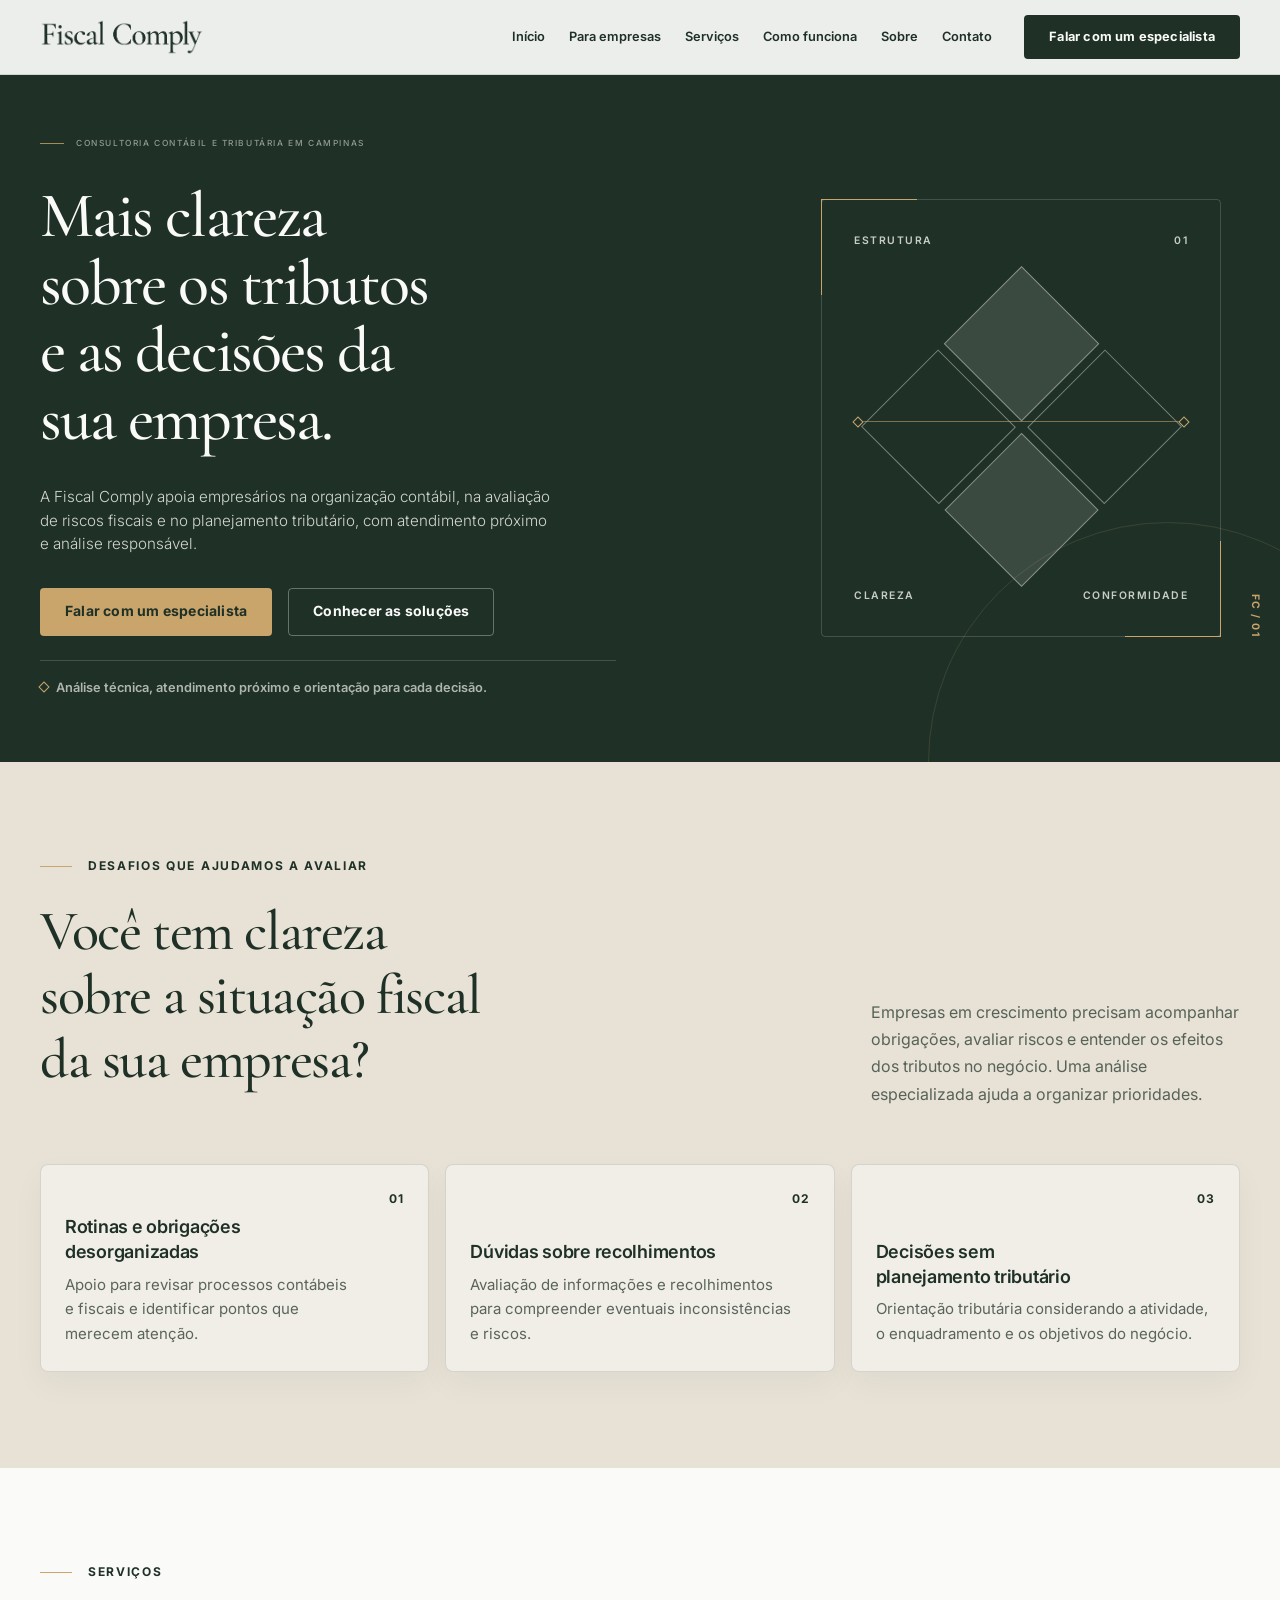
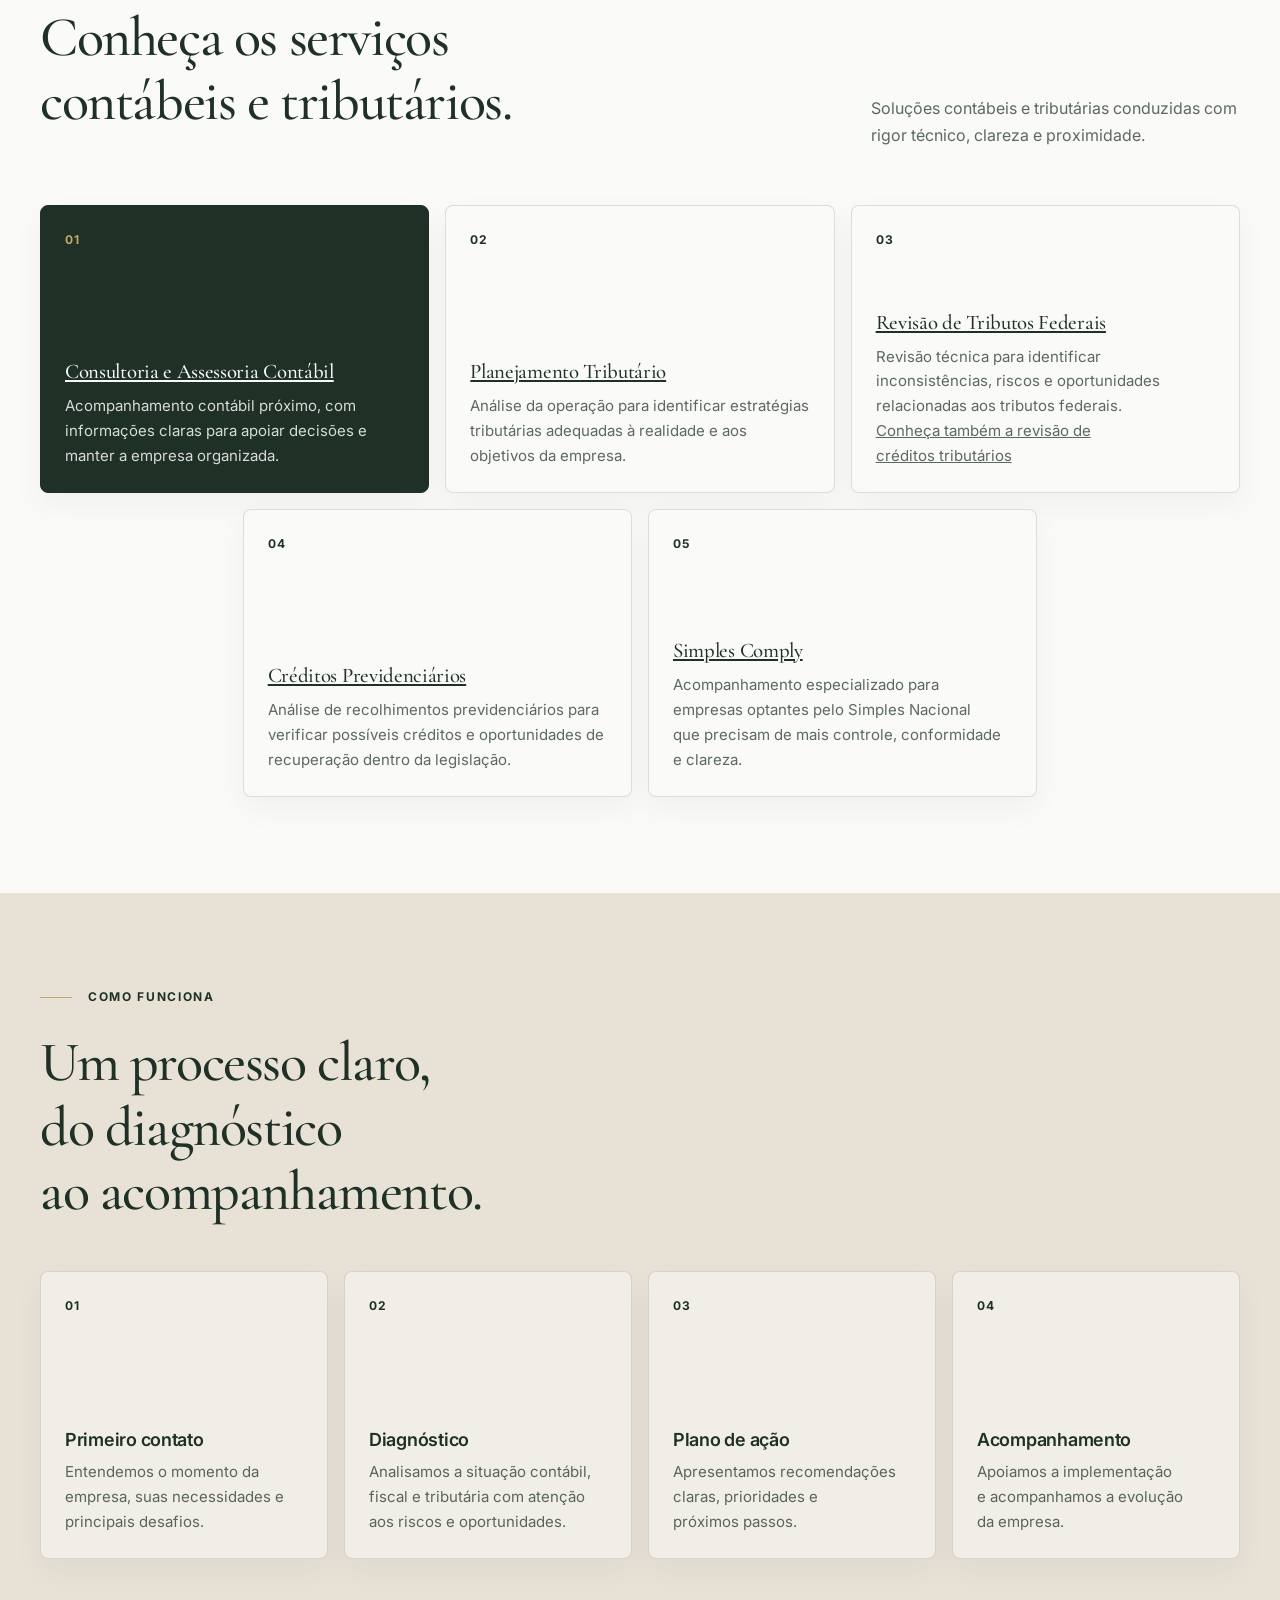
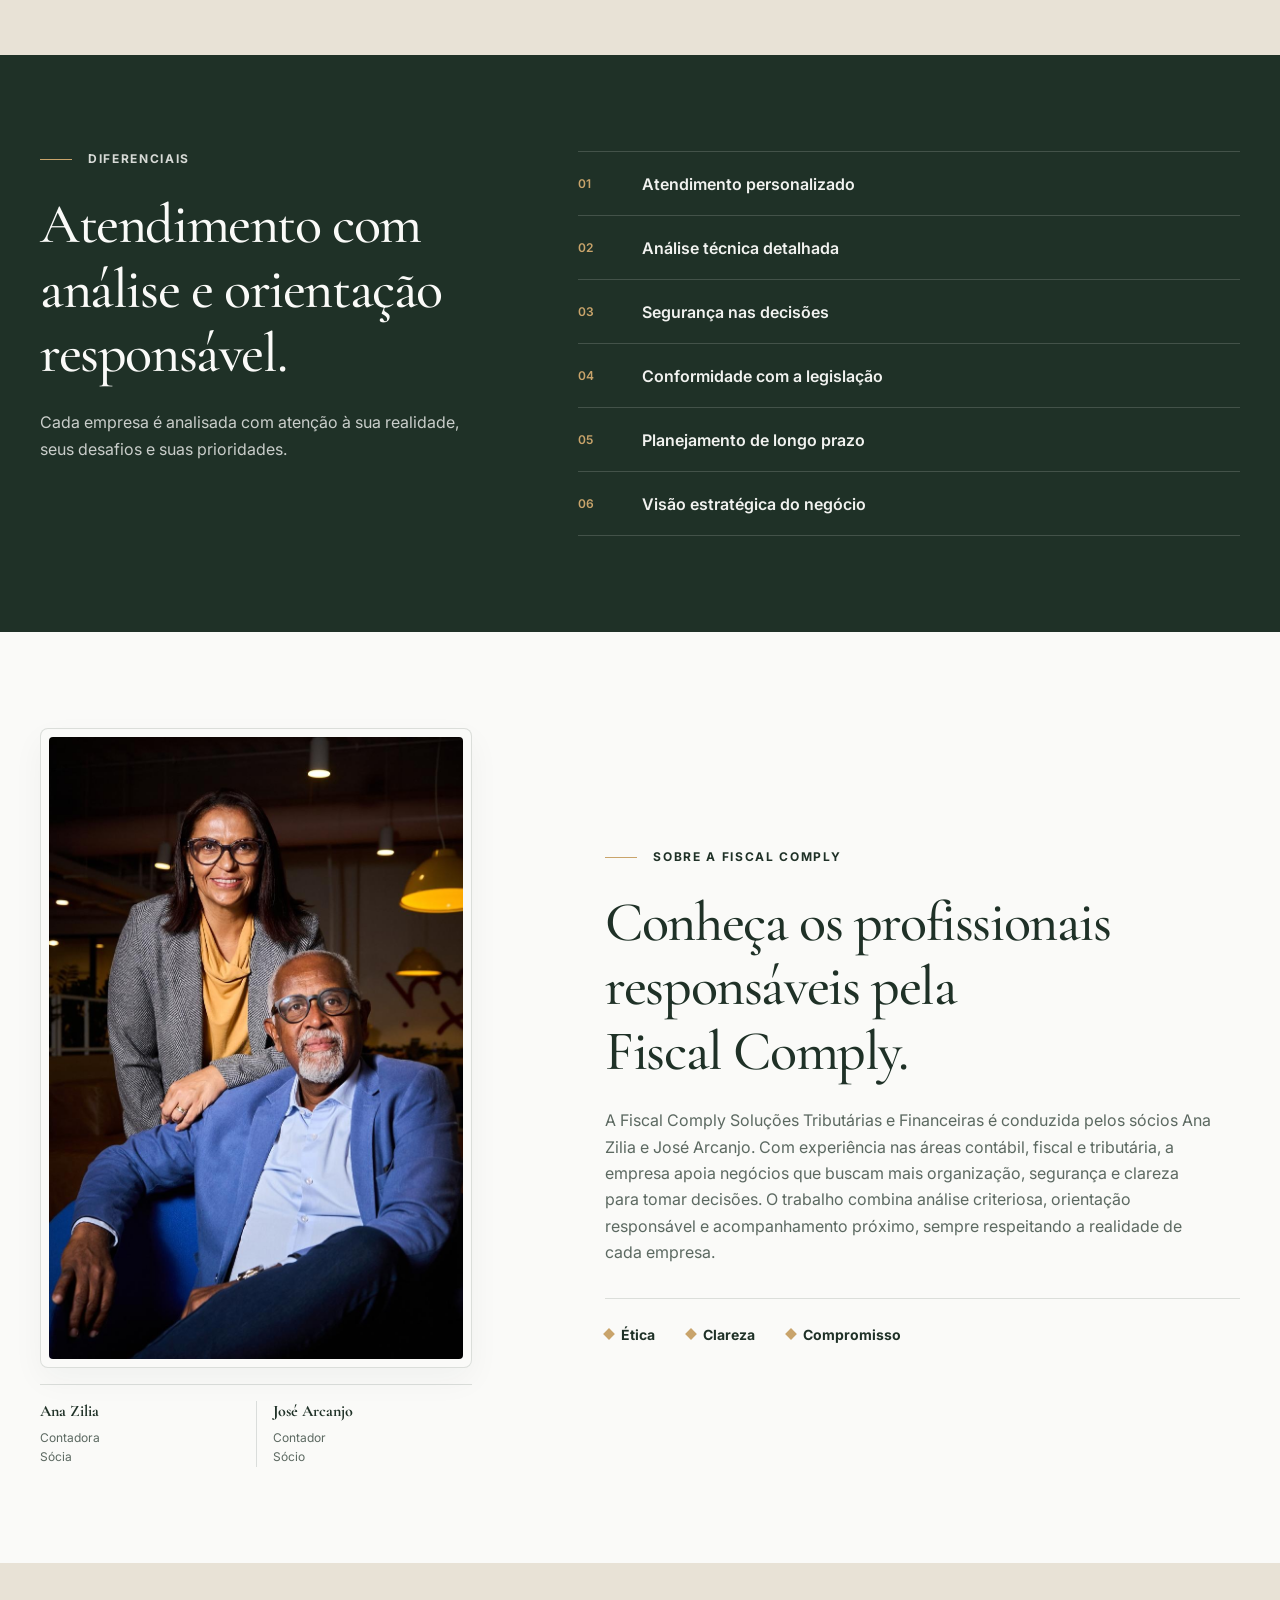
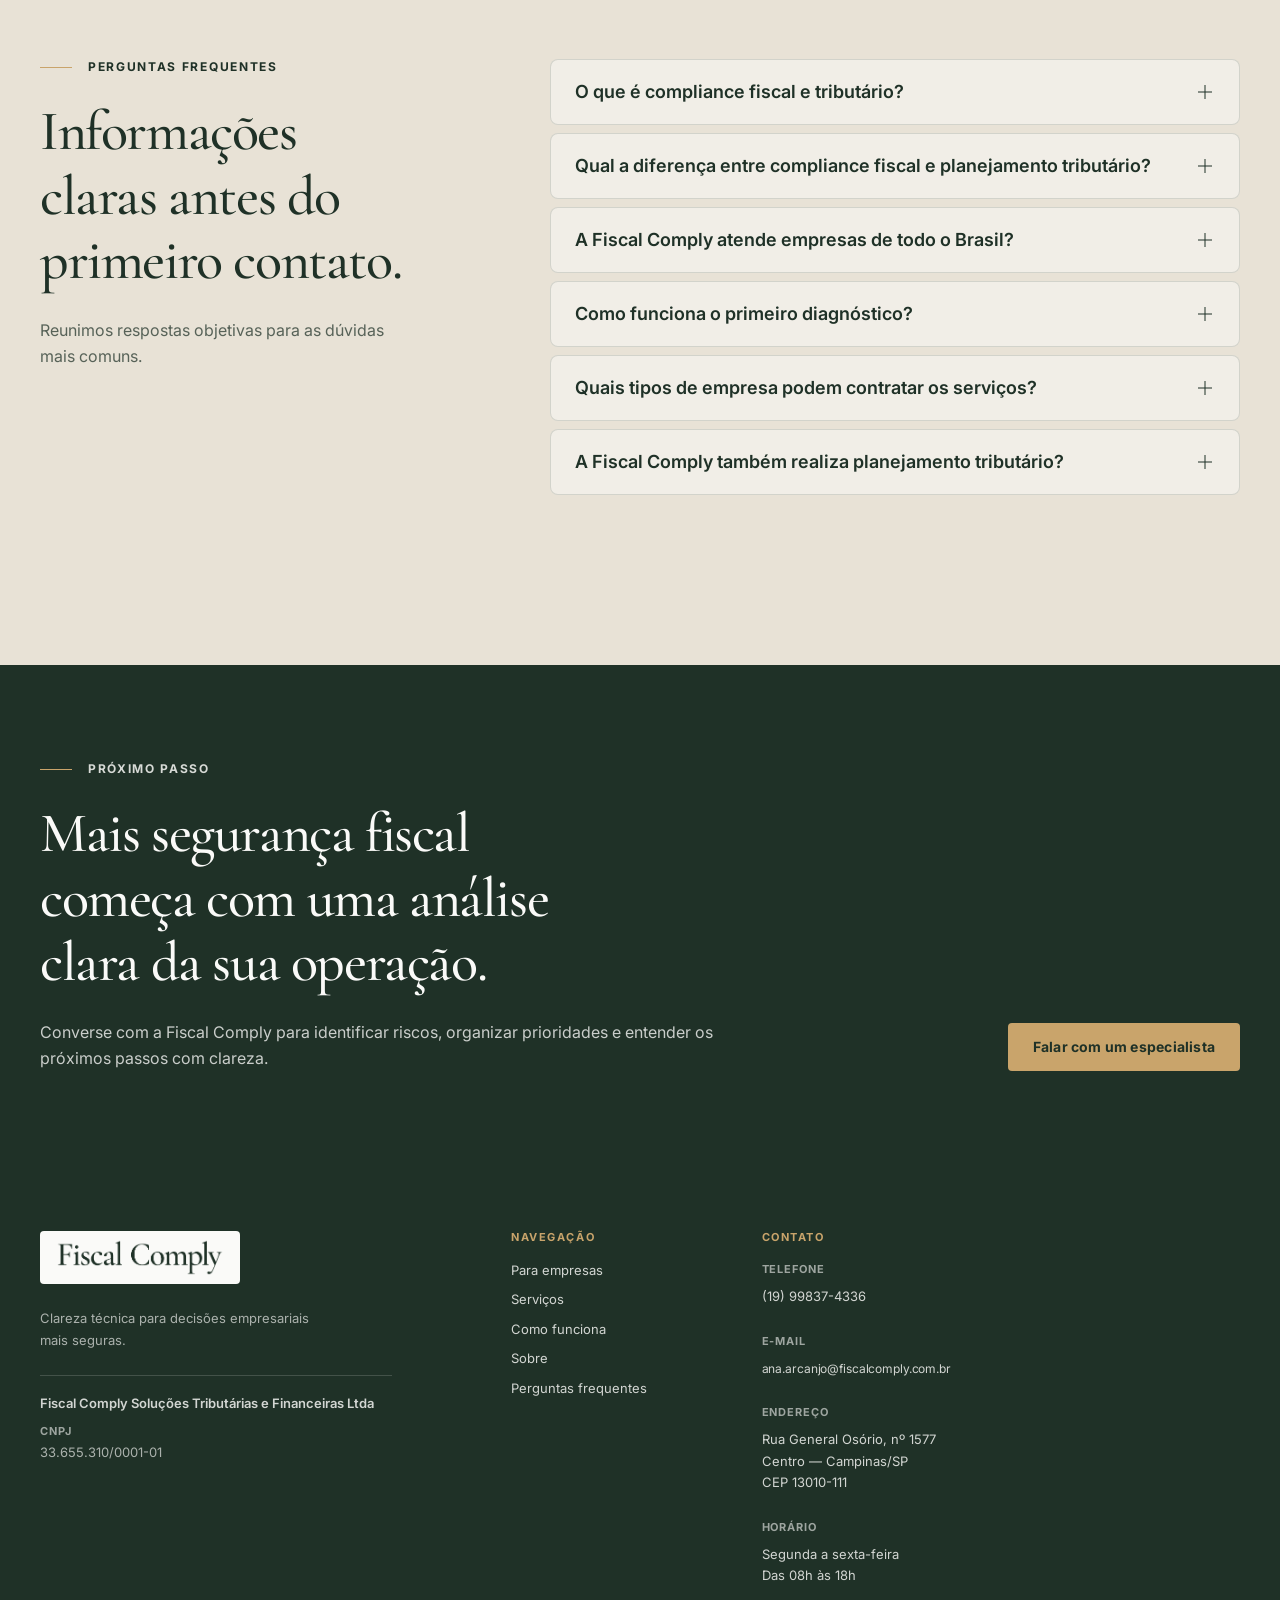
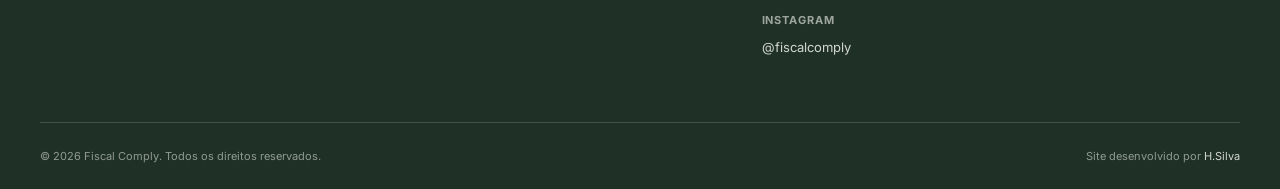
==== index.html @ 02cdc18b "Add useful compliance fiscal FAQ and contextual links" ====
<!doctype html>
<html lang="pt-BR">
  <head>
    <meta charset="UTF-8">
    <meta name="viewport" content="width=device-width, initial-scale=1.0">

    <title>Fiscal Comply | Consultoria Contábil e Tributária em Campinas</title>
    <meta
      name="description"
      content="Consultoria contábil e tributária em Campinas para empresas que buscam organizar obrigações, avaliar riscos fiscais e planejar decisões."
    >
    <meta
      name="keywords"
      content="consultoria tributária, planejamento tributário, contabilidade empresarial, consultoria fiscal, recuperação de créditos tributários, consultoria contábil"
    >
    <meta name="author" content="Fiscal Comply">
    <meta name="robots" content="index, follow">
    <link rel="canonical" href="https://fiscalcomply.com.br/">

    <meta name="theme-color" content="#1F3127">
    <link rel="icon" href="assets/icons/favicon.ico" sizes="any">
    <link rel="icon" type="image/png" sizes="32x32" href="assets/icons/favicon-32x32.png">
    <!-- <link rel="icon" href="/assets/icons/favicon.png"> -->
    <link rel="apple-touch-icon" sizes="180x180" href="assets/icons/apple-touch-icon.png">
    <link rel="manifest" href="site.webmanifest">

    <!-- Open Graph -->
    <meta property="og:type" content="website">
    <meta property="og:title" content="Fiscal Comply | Contabilidade e Estratégia Tributária">
    <meta
      property="og:description"
      content="Estratégia contábil e tributária para empresas que precisam crescer com segurança."
    >
    <meta property="og:url" content="https://fiscalcomply.com.br">
    <meta property="og:image" content="https://fiscalcomply.com.br/assets/images/og-image.jpg">
    <meta property="og:image:width" content="1200">
    <meta property="og:image:height" content="630">
    <meta property="og:site_name" content="Fiscal Comply">
    <meta property="og:locale" content="pt_BR">

    <!-- Twitter Cards -->
    <meta name="twitter:card" content="summary_large_image">
    <meta name="twitter:title" content="Fiscal Comply | Contabilidade e Estratégia Tributária">
    <meta
      name="twitter:description"
      content="Estratégia contábil e tributária para empresas que precisam crescer com segurança."
    >
    <meta name="twitter:image" content="https://fiscalcomply.com.br/assets/images/og-image.jpg">

    <script type="application/ld+json">
      {
        "@context": "https://schema.org",
        "@type": "ProfessionalService",
        "name": "Fiscal Comply",
        "legalName": "Fiscal Comply Soluções Tributárias e Financeiras Ltda",
        "logo": "https://fiscalcomply.com.br/assets/logo/fiscal-comply-wordmark.png",
        "image": "https://fiscalcomply.com.br/assets/images/og-image.jpg",
        "taxID": "33.655.310/0001-01",
        "description": "Consultoria contábil, consultoria tributária e planejamento tributário em Campinas/SP.",
        "telephone": "+55 19 99837-4336",
        "email": "ana.arcanjo@fiscalcomply.com.br",
        "sameAs": [
          "https://instagram.com/fiscalcomply"
        ],
        "address": {
          "@type": "PostalAddress",
          "streetAddress": "Rua General Osório, nº 1577",
          "addressLocality": "Campinas",
          "addressRegion": "SP",
          "postalCode": "13010-111",
          "addressCountry": "BR"
        },
        "openingHoursSpecification": {
          "@type": "OpeningHoursSpecification",
          "dayOfWeek": [
            "https://schema.org/Monday",
            "https://schema.org/Tuesday",
            "https://schema.org/Wednesday",
            "https://schema.org/Thursday",
            "https://schema.org/Friday"
          ],
          "opens": "08:00",
          "closes": "18:00"
        }
      }
    </script>

    <link rel="preconnect" href="https://fonts.googleapis.com">
    <link rel="preconnect" href="https://fonts.gstatic.com" crossorigin>
    <link
      href="https://fonts.googleapis.com/css2?family=Cormorant+Garamond:wght@400;500;600;700&amp;family=Inter:wght@400;500;600;700&amp;display=swap"
      rel="stylesheet"
    >
    <link rel="stylesheet" href="style.css">
  <script async src="https://www.googletagmanager.com/gtag/js?id=G-9L14ZY31L9"></script>
    <script>
      window.dataLayer = window.dataLayer || [];
      function gtag(){dataLayer.push(arguments);}
      gtag('js', new Date());
      gtag('config', 'G-9L14ZY31L9');
    </script>
    </head>
  <body>
    <a class="skip-link" href="#conteudo">Ir para o conteúdo principal</a>

    <header class="site-header" data-header>
      <div class="container header-inner">
        <a class="brand" href="#inicio" aria-label="Fiscal Comply — início">
          <img
            class="brand-wordmark"
            src="assets/logo/fiscal-comply-wordmark.png"
            alt="Fiscal Comply"
            width="742"
            height="163"
          >
        </a>

        <button
          class="menu-toggle"
          type="button"
          aria-expanded="false"
          aria-controls="site-navigation"
          aria-label="Abrir menu de navegação"
          data-menu-toggle
        >
          <span></span>
          <span></span>
          <span></span>
        </button>

        <nav class="site-nav" id="site-navigation" aria-label="Navegação principal" data-navigation>
          <ul>
            <li><a href="#inicio">Início</a></li>
            <li><a href="#empresas">Para empresas</a></li>
            <li><a href="#servicos">Serviços</a></li>
            <li><a href="#como-funciona">Como funciona</a></li>
            <li><a href="#sobre">Sobre</a></li>
            <li><a href="#contato">Contato</a></li>
          </ul>
          <a
            class="button button-small nav-cta"
            data-track-contact="whatsapp" href="https://wa.me/5519998374336?text=Ol%C3%A1%2C%20gostaria%20de%20solicitar%20uma%20an%C3%A1lise%20para%20minha%20empresa."
            aria-label="Falar com um especialista pelo WhatsApp"
            target="_blank"
            rel="noopener noreferrer"
          >
            Falar com um especialista
          </a>
        </nav>
      </div>
    </header>

    <main id="conteudo">
      <section class="hero" id="inicio">
        <div class="container hero-grid">
          <div class="hero-content">
            <p class="eyebrow eyebrow-light">Consultoria contábil e tributária em Campinas</p>
            <h1>Mais clareza sobre os tributos e as decisões da sua empresa.</h1>
            <p class="hero-description">
              A Fiscal Comply apoia empresários na organização contábil, na avaliação de riscos fiscais e no planejamento tributário, com atendimento próximo e análise responsável.
            </p>
            <div class="hero-actions">
              <a
                class="button button-accent"
                data-track-contact="whatsapp" href="https://wa.me/5519998374336?text=Ol%C3%A1%2C%20gostaria%20de%20solicitar%20uma%20an%C3%A1lise%20para%20minha%20empresa."
                aria-label="Falar com um especialista pelo WhatsApp"
                target="_blank"
                rel="noopener noreferrer"
              >
                Falar com um especialista
              </a>
              <a class="button button-outline-light" href="#servicos">Conhecer as soluções</a>
            </div>
            <p class="trust-line">
              <span aria-hidden="true"></span>
              Análise técnica, atendimento próximo e orientação para cada decisão.
            </p>
          </div>

          <div class="hero-visual" aria-hidden="true">
            <div class="precision-frame">
              <div class="precision-heading">
                <span>Estrutura</span>
                <span>01</span>
              </div>
              <div class="precision-grid">
                <span></span>
                <span></span>
                <span></span>
                <span></span>
              </div>
              <div class="precision-axis">
                <span></span>
                <span></span>
                <span></span>
              </div>
              <div class="precision-footer">
                <span>Clareza</span>
                <span>Conformidade</span>
              </div>
            </div>
            <div class="visual-index">FC / 01</div>
          </div>
        </div>
      </section>

      <section class="section section-audience" id="empresas">
        <div class="container">
          <div class="section-heading heading-split">
            <div>
              <p class="eyebrow">Desafios que ajudamos a avaliar</p>
              <h2>Você tem clareza sobre a situação fiscal da sua empresa?</h2>
            </div>
            <p>
              Empresas em crescimento precisam acompanhar obrigações, avaliar riscos e entender os efeitos dos tributos no negócio. Uma análise especializada ajuda a organizar prioridades.
            </p>
          </div>

          <div class="audience-grid">
            <article class="audience-card">
              <span class="card-mark" aria-hidden="true">01</span>
              <h3>Rotinas e obrigações desorganizadas</h3>
              <p>Apoio para revisar processos contábeis e fiscais e identificar pontos que merecem atenção.</p>
            </article>
            <article class="audience-card">
              <span class="card-mark" aria-hidden="true">02</span>
              <h3>Dúvidas sobre recolhimentos</h3>
              <p>Avaliação de informações e recolhimentos para compreender eventuais inconsistências e riscos.</p>
            </article>
            <article class="audience-card">
              <span class="card-mark" aria-hidden="true">03</span>
              <h3>Decisões sem planejamento tributário</h3>
              <p>Orientação tributária considerando a atividade, o enquadramento e os objetivos do negócio.</p>
            </article>
          </div>
        </div>
      </section>

      <section class="section section-services" id="servicos">
        <div class="container">
          <div class="section-heading services-heading">
            <div>
              <p class="eyebrow">Serviços</p>
              <h2>Conheça os serviços contábeis e tributários.</h2>
            </div>
            <p>
              Soluções contábeis e tributárias conduzidas com rigor técnico, clareza e proximidade.
            </p>
          </div>

          <div class="services-grid">
            <article class="service-card service-card-featured">
              <span class="service-number">01</span>
              <div>
                <h3><a href="/consultoria-e-assessoria-contabil/">Consultoria e Assessoria Contábil</a></h3>
                <p>
                  Acompanhamento contábil próximo, com informações claras para apoiar decisões e manter a empresa
                  organizada.
                </p>
              </div>
            </article>
            <article class="service-card">
              <span class="service-number">02</span>
              <div>
                <h3><a href="/planejamento-tributario/">Planejamento Tributário</a></h3>
                <p>
                  Análise da operação para identificar estratégias tributárias adequadas à realidade e aos objetivos
                  da empresa.
                </p>
              </div>
            </article>
            <article class="service-card">
              <span class="service-number">03</span>
              <div>
                <h3><a href="/revisao-de-tributos-federais/">Revisão de Tributos Federais</a></h3>
                <p>
                  Revisão técnica para identificar inconsistências, riscos e oportunidades relacionadas aos tributos
                  federais.
                </p>
                <p><a href="/revisao-de-creditos-tributarios/">Conheça também a revisão de créditos tributários</a></p>
              </div>
            </article>
            <article class="service-card">
              <span class="service-number">04</span>
              <div>
                <h3><a href="/creditos-previdenciarios/">Créditos Previdenciários</a></h3>
                <p>
                  Análise de recolhimentos previdenciários para verificar possíveis créditos e oportunidades de
                  recuperação dentro da legislação.
                </p>
              </div>
            </article>
            <article class="service-card">
              <span class="service-number">05</span>
              <div>
                <h3><a href="/simples-comply/">Simples Comply</a></h3>
                <p>
                  Acompanhamento especializado para empresas optantes pelo Simples Nacional que precisam de mais
                  controle, conformidade e clareza.
                </p>
              </div>
            </article>
          </div>
        </div>
      </section>

      <section class="section section-process" id="como-funciona">
        <div class="container">
          <div class="section-heading process-heading">
            <p class="eyebrow">Como funciona</p>
            <h2>Um processo claro, do diagnóstico ao acompanhamento.</h2>
          </div>

          <ol class="process-list">
            <li class="process-step">
              <span class="step-number">01</span>
              <div>
                <h3>Primeiro contato</h3>
                <p>Entendemos o momento da empresa, suas necessidades e principais desafios.</p>
              </div>
            </li>
            <li class="process-step">
              <span class="step-number">02</span>
              <div>
                <h3>Diagnóstico</h3>
                <p>Analisamos a situação contábil, fiscal e tributária com atenção aos riscos e oportunidades.</p>
              </div>
            </li>
            <li class="process-step">
              <span class="step-number">03</span>
              <div>
                <h3>Plano de ação</h3>
                <p>Apresentamos recomendações claras, prioridades e próximos passos.</p>
              </div>
            </li>
            <li class="process-step">
              <span class="step-number">04</span>
              <div>
                <h3>Acompanhamento</h3>
                <p>Apoiamos a implementação e acompanhamos a evolução da empresa.</p>
              </div>
            </li>
          </ol>
        </div>
      </section>

      <section class="section section-differentials" id="diferenciais">
        <div class="container differentials-layout">
          <div class="differentials-intro">
            <p class="eyebrow eyebrow-light">Diferenciais</p>
            <h2>Atendimento com análise e orientação responsável.</h2>
            <p>
              Cada empresa é analisada com atenção à sua realidade, seus desafios e suas prioridades.
            </p>
          </div>

          <ul class="differentials-list">
            <li><span>01</span> Atendimento personalizado</li>
            <li><span>02</span> Análise técnica detalhada</li>
            <li><span>03</span> Segurança nas decisões</li>
            <li><span>04</span> Conformidade com a legislação</li>
            <li><span>05</span> Planejamento de longo prazo</li>
            <li><span>06</span> Visão estratégica do negócio</li>
          </ul>
        </div>
      </section>

      <section class="section section-about" id="sobre">
        <div class="container about-grid">
          <div class="about-visual">
            <figure class="about-photo">
              <img
                src="assets/images/equipe-fiscal-comply.jpg"
                alt="Sócios Ana Zilia e José Arcanjo, da Fiscal Comply"
                width="853"
                height="1280"
                loading="lazy"
                decoding="async"
              >
            </figure>
            <div class="partners" aria-label="Sócios da Fiscal Comply">
              <div class="partner">
                <strong>Ana Zilia</strong>
                <span>Contadora</span>
                <span>Sócia</span>
              </div>
              <div class="partner">
                <strong>José Arcanjo</strong>
                <span>Contador</span>
                <span>Sócio</span>
              </div>
            </div>
          </div>

          <div class="about-content">
            <p class="eyebrow">Sobre a Fiscal Comply</p>
            <h2>Conheça os profissionais responsáveis pela Fiscal Comply.</h2>
            <p>
              A Fiscal Comply Soluções Tributárias e Financeiras é conduzida pelos sócios Ana Zilia e José Arcanjo.
              Com experiência nas áreas contábil, fiscal e tributária, a empresa apoia negócios que buscam mais
              organização, segurança e clareza para tomar decisões. O trabalho combina análise criteriosa, orientação
              responsável e acompanhamento próximo, sempre respeitando a realidade de cada empresa.
            </p>
            <ul class="values-list" aria-label="Valores da Fiscal Comply">
              <li><span aria-hidden="true"></span>Ética</li>
              <li><span aria-hidden="true"></span>Clareza</li>
              <li><span aria-hidden="true"></span>Compromisso</li>
            </ul>
          </div>
        </div>
      </section>

      <!--
        Seção de depoimentos preparada para publicação futura.
        Depoimentos reais serão adicionados somente após autorização dos clientes.
      -->
      <section class="section section-testimonials" id="depoimentos" hidden aria-label="Depoimentos">
        <div class="container">
          <div class="section-heading">
            <p class="eyebrow">Depoimentos</p>
            <h2>A experiência de quem confia na Fiscal Comply.</h2>
          </div>
          <div class="testimonials-grid">
            <!-- TODO: inserir aqui somente depoimentos reais e previamente autorizados. -->
          </div>
        </div>
      </section>

      <section class="section section-faq" id="faq">
        <div class="container faq-layout">
          <div class="faq-heading">
            <p class="eyebrow">Perguntas frequentes</p>
            <h2>Informações claras antes do primeiro contato.</h2>
            <p>Reunimos respostas objetivas para as dúvidas mais comuns.</p>
          </div>

          <div class="faq-list">
            <div class="faq-item">
              <h3><button class="faq-question" type="button" aria-expanded="false" aria-controls="faq-answer-6" id="faq-question-6"><span>O que é compliance fiscal e tributário?</span><span class="faq-icon" aria-hidden="true"></span></button></h3>
              <div class="faq-answer" id="faq-answer-6" role="region" aria-labelledby="faq-question-6" hidden>
                <p>Compliance fiscal é o cuidado com o cumprimento das obrigações tributárias, a consistência das informações prestadas e a identificação de riscos. Para empresas em Campinas e outras regiões, uma avaliação pode considerar rotinas contábeis, declarações e procedimentos, conforme a atividade. Conheça nossa <a href="/consultoria-e-assessoria-contabil/">consultoria e assessoria contábil</a>.</p>
              </div>
            </div>
            <div class="faq-item">
              <h3><button class="faq-question" type="button" aria-expanded="false" aria-controls="faq-answer-7" id="faq-question-7"><span>Qual a diferença entre compliance fiscal e planejamento tributário?</span><span class="faq-icon" aria-hidden="true"></span></button></h3>
              <div class="faq-answer" id="faq-answer-7" role="region" aria-labelledby="faq-question-7" hidden>
                <p>O compliance fiscal procura manter as obrigações e os procedimentos em conformidade com as normas aplicáveis. O <a href="/planejamento-tributario/">planejamento tributário</a> examina alternativas legais para organizar operações e decisões da empresa. As duas análises podem ser complementares, mas têm objetivos diferentes.</p>
              </div>
            </div>
            <div class="faq-item">
              <h3>
                <button
                  class="faq-question"
                  type="button"
                  aria-expanded="false"
                  aria-controls="faq-answer-1"
                  id="faq-question-1"
                >
                  <span>A Fiscal Comply atende empresas de todo o Brasil?</span>
                  <span class="faq-icon" aria-hidden="true"></span>
                </button>
              </h3>
              <div class="faq-answer" id="faq-answer-1" role="region" aria-labelledby="faq-question-1" hidden>
                <p>
                  O atendimento pode ser realizado de forma remota. A disponibilidade para cada empresa é confirmada
                  no primeiro contato, de acordo com a necessidade e o escopo do serviço.
                </p>
              </div>
            </div>

            <div class="faq-item">
              <h3>
                <button
                  class="faq-question"
                  type="button"
                  aria-expanded="false"
                  aria-controls="faq-answer-2"
                  id="faq-question-2"
                >
                  <span>Como funciona o primeiro diagnóstico?</span>
                  <span class="faq-icon" aria-hidden="true"></span>
                </button>
              </h3>
              <div class="faq-answer" id="faq-answer-2" role="region" aria-labelledby="faq-question-2" hidden>
                <p>
                  Primeiro, entendemos o momento da empresa e os principais desafios. Em seguida, definimos quais
                  informações precisam ser analisadas para orientar os próximos passos com clareza.
                </p>
              </div>
            </div>

            <div class="faq-item">
              <h3>
                <button
                  class="faq-question"
                  type="button"
                  aria-expanded="false"
                  aria-controls="faq-answer-3"
                  id="faq-question-3"
                >
                  <span>Quais tipos de empresa podem contratar os serviços?</span>
                  <span class="faq-icon" aria-hidden="true"></span>
                </button>
              </h3>
              <div class="faq-answer" id="faq-answer-3" role="region" aria-labelledby="faq-question-3" hidden>
                <p>
                  Os serviços são direcionados a empresas que buscam mais organização, segurança e acompanhamento em
                  suas rotinas contábeis, fiscais e tributárias. A adequação é avaliada no primeiro contato.
                </p>
              </div>
            </div>

            <div class="faq-item">
              <h3>
                <button
                  class="faq-question"
                  type="button"
                  aria-expanded="false"
                  aria-controls="faq-answer-4"
                  id="faq-question-4"
                >
                  <span>A Fiscal Comply também realiza planejamento tributário?</span>
                  <span class="faq-icon" aria-hidden="true"></span>
                </button>
              </h3>
              <div class="faq-answer" id="faq-answer-4" role="region" aria-labelledby="faq-question-4" hidden>
                <p>
                  Sim. O planejamento parte da análise da operação e considera a realidade, as obrigações e os
                  objetivos da empresa, sempre dentro da legislação.
                </p>
              </div>
            </div>

            <div class="faq-item">
              <h3>
                <button
                  class="faq-question"
                  type="button"
                  aria-expanded="false"
                  aria-controls="faq-answer-5"
                  id="faq-question-5"
                >
                  <span>Como solicitar uma análise?</span>
                  <span class="faq-icon" aria-hidden="true"></span>
                </button>
              </h3>
              <div class="faq-answer" id="faq-answer-5" role="region" aria-labelledby="faq-question-5" hidden>
                <p>
                  Utilize um dos botões de contato da página. A equipe fará o primeiro atendimento para compreender a
                  necessidade e orientar a continuidade da conversa.
                </p>
              </div>
            </div>
          </div>
        </div>
      </section>

      <section class="final-cta" id="contato">
        <div class="container cta-inner">
          <div>
            <p class="eyebrow eyebrow-light">Próximo passo</p>
            <h2>Mais segurança fiscal começa com uma análise clara da sua operação.</h2>
            <p>
              Converse com a Fiscal Comply para identificar riscos, organizar prioridades e entender os próximos
              passos com clareza.
            </p>
          </div>
          <a
            class="button button-accent cta-button"
            data-track-contact="whatsapp" href="https://wa.me/5519998374336?text=Olá,%20gostaria%20de%20solicitar%20uma%20análise%20para%20minha%20empresa."
            aria-label="Falar com um especialista pelo WhatsApp"
            target="_blank"
            rel="noopener noreferrer"
          >
            Falar com um especialista
          </a>
        </div>
      </section>
    </main>

    <footer class="site-footer">
      <div class="container footer-grid">
        <div class="footer-brand">
          <a class="brand brand-footer" href="#inicio" aria-label="Fiscal Comply — voltar ao início">
            <img
              class="brand-wordmark"
              src="assets/logo/fiscal-comply-wordmark.png"
              alt="Fiscal Comply"
              width="742"
              height="163"
            >
          </a>
          <p>Clareza técnica para decisões empresariais mais seguras.</p>
          <p class="footer-legal">
            <strong>Fiscal Comply Soluções Tributárias e Financeiras Ltda</strong>
            <span>CNPJ</span>
            33.655.310/0001-01
          </p>
        </div>

        <nav class="footer-nav" aria-label="Navegação do rodapé">
          <h2>Navegação</h2>
          <ul>
            <li><a href="#empresas">Para empresas</a></li>
            <li><a href="#servicos">Serviços</a></li>
            <li><a href="#como-funciona">Como funciona</a></li>
            <li><a href="#sobre">Sobre</a></li>
            <li><a href="#faq">Perguntas frequentes</a></li>
          </ul>
        </nav>

        <div class="footer-contact">
          <h2>Contato</h2>
          <dl>
            <div>
              <dt>Telefone</dt>
              <dd><a href="tel:+5519998374336">(19) 99837-4336</a></dd>
            </div>
            <div>
              <dt>E-mail</dt>
              <dd>
                <a class="footer-email" href="mailto:ana.arcanjo@fiscalcomply.com.br">
                  ana.arcanjo@fiscalcomply.com.br
                </a>
              </dd>
            </div>
            <div>
              <dt>Endereço</dt>
              <dd>
                <address>
                  Rua General Osório, nº 1577<br>
                  Centro — Campinas/SP<br>
                  CEP 13010-111
                </address>
              </dd>
            </div>
            <div>
              <dt>Horário</dt>
              <dd>
                Segunda a sexta-feira<br>
                Das 08h às 18h
              </dd>
            </div>
            <div>
              <dt>Instagram</dt>
              <dd>
                <a href="https://instagram.com/fiscalcomply" target="_blank" rel="noopener noreferrer">
                  @fiscalcomply
                </a>
              </dd>
            </div>
          </dl>
        </div>
      </div>

      <div class="container footer-bottom">
        <p>&copy; <span data-current-year></span> Fiscal Comply. Todos os direitos reservados.</p>
        <p>Site desenvolvido por <a href="https://hsilva.site" target="_blank" rel="noopener noreferrer">H.Silva</a></p>
      </div>
    </footer>

    <script src="script.js"></script>
  <script src="/whatsapp-tracking.js" defer></script></body>
</html>
---- style.css ----
/* ==========================================================================
   1. Design tokens
   ========================================================================== */

:root {
  /* Brand palette */
  --color-primary: #1F3127;
  --color-primary-dark: #1F3127;
  --color-primary-light: #1F3127;
  --color-background: #E8E2D6;
  --color-surface: #FAFAF8;
  --color-text: #1F3127;
  --color-text-muted: rgba(31, 49, 39, 0.72);
  --color-accent: #C9A46B;
  --color-accent-text: #1F3127;
  --color-accent-on-dark: #C9A46B;
  --color-accent-button: #C9A46B;
  --color-border: rgba(31, 49, 39, 0.14);
  --color-white: #FAFAF8;

  /* Typography */
  --font-heading: "Cormorant Garamond", Georgia, serif;
  --font-body: "Inter", Arial, sans-serif;
  --text-xs: 0.75rem;
  --text-sm: 0.875rem;
  --text-base: 1rem;
  --text-md: 1.125rem;

  /* Spacing: 8 / 16 / 24 / 32 / 48 / 64 / 96 */
  --space-1: 0.5rem;
  --space-2: 1rem;
  --space-3: 1.5rem;
  --space-4: 2rem;
  --space-5: 3rem;
  --space-6: 4rem;
  --space-7: 6rem;

  /* Layout */
  --container: 75rem;
  --header-height: 4.125rem;
  --section-space: clamp(var(--space-6), 8vw, var(--space-7));

  /* Components */
  --button-height: 3rem;
  --button-height-small: 2.75rem;
  --icon-size: 1.25rem;
  --icon-stroke: 1px;
  --radius-sm: 0.25rem;
  --radius-md: 0.5rem;
  --border-subtle: 1px solid var(--color-border);
  --border-on-dark: 1px solid rgba(250, 250, 248, 0.16);
  --shadow-card: 0 12px 32px rgba(31, 49, 39, 0.045);
  --shadow-card-hover: 0 18px 40px rgba(31, 49, 39, 0.08);
  --shadow-header: 0 8px 32px rgba(31, 49, 39, 0.08);
  --transition: 320ms cubic-bezier(0.22, 1, 0.36, 1);
}

/* ==========================================================================
   2. Reset and global foundations
   ========================================================================== */

*,
*::before,
*::after {
  box-sizing: border-box;
}

html {
  scroll-behavior: smooth;
  scroll-padding-top: calc(var(--header-height) + var(--space-3));
}

body {
  margin: 0;
  min-width: 20rem;
  overflow-x: hidden;
  background: var(--color-background);
  color: var(--color-text);
  font-family: var(--font-body);
  font-size: var(--text-base);
  line-height: 1.65;
  -webkit-font-smoothing: antialiased;
  text-rendering: optimizeLegibility;
}

body.menu-open {
  overflow: hidden;
}

h1,
h2,
h3,
p {
  margin-top: 0;
}

h1,
h2 {
  margin-bottom: var(--space-3);
  color: var(--color-primary-dark);
  font-family: var(--font-heading);
  font-weight: 500;
  letter-spacing: -0.025em;
  text-wrap: balance;
}

h1 {
  max-width: 14ch;
  font-size: clamp(2.4rem, 8vw, 5rem);
  line-height: 1.08;
}

h2 {
  max-width: 19ch;
  font-size: clamp(2rem, 5vw, 3.5rem);
  line-height: 1.15;
}

h3 {
  margin-bottom: var(--space-1);
  color: var(--color-primary-dark);
  font-size: var(--text-md);
  font-weight: 600;
  letter-spacing: -0.015em;
  line-height: 1.4;
  text-wrap: balance;
}

p {
  margin-bottom: var(--space-2);
  color: var(--color-text-muted);
  text-wrap: pretty;
}

a {
  color: inherit;
}

button,
a {
  -webkit-tap-highlight-color: transparent;
}

button,
input {
  font: inherit;
}

ul,
ol {
  margin: 0;
  padding: 0;
  list-style: none;
}

img,
svg {
  display: block;
  max-width: 100%;
}

:focus-visible {
  outline: 2px solid var(--color-accent);
  outline-offset: var(--space-1);
}

::selection {
  background: var(--color-accent);
  color: var(--color-primary-dark);
}

[hidden] {
  display: none !important;
}

.container {
  width: min(calc(100% - var(--space-4)), var(--container));
  margin-inline: auto;
}

.section {
  padding-block: var(--section-space);
}

.skip-link {
  position: fixed;
  z-index: 1000;
  top: var(--space-2);
  left: var(--space-2);
  padding: var(--space-1) var(--space-2);
  transform: translateY(calc(-100% - var(--space-3)));
  border-radius: var(--radius-sm);
  background: var(--color-surface);
  color: var(--color-primary-dark);
  font-weight: 700;
  transition: transform var(--transition);
}

.skip-link:focus {
  transform: translateY(0);
}

/* ==========================================================================
   3. Shared typography and controls
   ========================================================================== */

.eyebrow {
  display: flex;
  align-items: center;
  gap: var(--space-2);
  margin-bottom: var(--space-3);
  color: var(--color-primary);
  font-size: var(--text-xs);
  font-weight: 700;
  letter-spacing: 0.14em;
  line-height: 1.4;
  text-transform: uppercase;
}

.eyebrow::before {
  width: var(--space-4);
  height: var(--icon-stroke);
  flex: 0 0 auto;
  background: var(--color-accent);
  content: "";
}

.eyebrow-light {
  color: rgba(250, 250, 248, 0.84);
}

.button {
  display: inline-flex;
  min-width: 10rem;
  min-height: var(--button-height);
  align-items: center;
  justify-content: center;
  padding: var(--space-1) var(--space-3);
  border: 1px solid transparent;
  border-radius: var(--radius-sm);
  text-align: center;
  text-decoration: none;
  font-size: var(--text-sm);
  font-weight: 700;
  letter-spacing: 0.015em;
  line-height: 1.2;
  transition:
    background-color var(--transition),
    border-color var(--transition),
    color var(--transition),
    box-shadow var(--transition),
    transform var(--transition);
}

.button:hover {
  transform: translateY(-2px);
}

.button:active {
  transform: translateY(0) scale(0.99);
}

.button:focus-visible {
  outline-color: var(--color-accent-on-dark);
}

.button-small {
  min-width: 0;
  min-height: var(--button-height-small);
  padding-inline: var(--space-2);
  background: var(--color-primary);
  color: var(--color-white);
  font-size: 0.8rem;
}

.button-small:hover {
  background: var(--color-primary-dark);
  box-shadow: 0 8px 24px rgba(31, 49, 39, 0.18);
}

.button-accent {
  background: var(--color-accent-button);
  color: var(--color-primary-dark);
}

.button-accent:hover {
  background: var(--color-accent);
  box-shadow: 0 10px 28px rgba(31, 49, 39, 0.2);
}

.button-outline-light {
  border-color: rgba(250, 250, 248, 0.32);
  color: var(--color-white);
}

.button-outline-light:hover {
  border-color: rgba(250, 250, 248, 0.72);
  background: rgba(250, 250, 248, 0.06);
}

/* ==========================================================================
   4. Header and navigation
   ========================================================================== */

.site-header {
  position: fixed;
  z-index: 100;
  top: 0;
  right: 0;
  left: 0;
  min-height: var(--header-height);
  border-bottom: var(--border-subtle);
  background: rgba(250, 250, 248, 0.94);
  -webkit-backdrop-filter: blur(12px);
  backdrop-filter: blur(12px);
  transition:
    min-height var(--transition),
    background-color var(--transition),
    box-shadow var(--transition);
}

.site-header.is-scrolled {
  min-height: 3.75rem;
  box-shadow: var(--shadow-header);
}

.header-inner {
  display: flex;
  min-height: inherit;
  align-items: center;
  justify-content: space-between;
  gap: var(--space-2);
}

.brand {
  display: inline-flex;
  min-width: 0;
  flex-shrink: 0;
  align-items: center;
  text-decoration: none;
}

.brand-wordmark {
  width: 9.5rem;
  height: auto;
}

.menu-toggle {
  display: inline-flex;
  width: var(--button-height-small);
  height: var(--button-height-small);
  flex: 0 0 auto;
  flex-direction: column;
  align-items: center;
  justify-content: center;
  gap: calc(var(--space-1) / 2);
  padding: 0;
  border: 0;
  border-radius: var(--radius-sm);
  background: transparent;
  color: var(--color-primary-dark);
  cursor: pointer;
  transition: background-color var(--transition);
}

.menu-toggle:hover {
  background: rgba(31, 49, 39, 0.06);
}

.menu-toggle span {
  width: var(--icon-size);
  height: var(--icon-stroke);
  background: currentColor;
  transition:
    opacity var(--transition),
    transform var(--transition);
}

.menu-toggle[aria-expanded="true"] span:nth-child(1) {
  transform: translateY(5px) rotate(45deg);
}

.menu-toggle[aria-expanded="true"] span:nth-child(2) {
  opacity: 0;
}

.menu-toggle[aria-expanded="true"] span:nth-child(3) {
  transform: translateY(-5px) rotate(-45deg);
}

.site-nav {
  position: absolute;
  top: 100%;
  right: 0;
  left: 0;
  display: none;
  max-height: calc(100vh - var(--header-height));
  overflow-y: auto;
  padding: var(--space-2);
  border-bottom: var(--border-subtle);
  background: var(--color-surface);
  box-shadow: var(--shadow-header);
}

.site-nav.is-open {
  display: block;
}

.site-nav ul {
  display: flex;
  flex-direction: column;
}

.site-nav li {
  border-bottom: var(--border-subtle);
}

.site-nav li a {
  display: block;
  padding: var(--space-2) 0;
  color: var(--color-text);
  text-decoration: none;
  font-size: var(--text-sm);
  font-weight: 600;
  transition: color var(--transition);
}

.site-nav li a:hover {
  color: var(--color-primary);
}

.nav-cta {
  width: 100%;
  margin-top: var(--space-2);
}

/* ==========================================================================
   5. Hero
   ========================================================================== */

.hero {
  position: relative;
  display: flex;
  min-height: max(40rem, 100svh);
  align-items: flex-start;
  overflow: hidden;
  padding-block: calc(var(--header-height) + var(--space-5)) var(--space-5);
  background: var(--color-primary-dark);
  color: var(--color-white);
}

.hero::after {
  position: absolute;
  right: -8rem;
  bottom: -15rem;
  width: 30rem;
  height: 30rem;
  border: 1px solid rgba(201, 164, 107, 0.16);
  border-radius: 50%;
  content: "";
}

.hero-grid {
  position: relative;
  z-index: 1;
  display: grid;
  min-width: 0;
  gap: var(--space-6);
}

.hero-content {
  min-width: 0;
  max-width: 44rem;
}

.hero .eyebrow {
  gap: 0.75rem;
  margin-bottom: var(--space-4);
  color: rgba(250, 250, 248, 0.52);
  font-size: 0.525rem;
  font-weight: 500;
  letter-spacing: 0.19em;
}

.hero .eyebrow::before {
  width: var(--space-3);
  opacity: 0.78;
}

.hero h1 {
  max-width: 100%;
  margin-bottom: var(--space-3);
  color: var(--color-white);
  font-size: 2.2rem;
  font-weight: 500;
  letter-spacing: -0.03em;
  line-height: 1.08;
}

.hero-description {
  max-width: 32rem;
  margin-bottom: var(--space-3);
  padding-top: var(--space-1);
  color: rgba(250, 250, 248, 0.82);
  font-size: clamp(0.8125rem, 1.6vw, 0.95rem);
  font-weight: 300;
  line-height: 1.55;
}

.hero-actions {
  display: flex;
  flex-direction: column;
  gap: var(--space-1);
}

.hero-actions .button {
  width: 100%;
}

.trust-line {
  display: flex;
  align-items: center;
  gap: var(--space-1);
  max-width: 36rem;
  margin: var(--space-3) 0 0;
  padding-top: var(--space-2);
  border-top: var(--border-on-dark);
  color: rgba(250, 250, 248, 0.66);
  font-size: 0.8rem;
  font-weight: 600;
}

.trust-line > span,
.values-list span {
  width: var(--space-1);
  height: var(--space-1);
  flex: 0 0 auto;
  border: var(--icon-stroke) solid var(--color-accent);
  transform: rotate(45deg);
}

.hero-visual {
  position: relative;
  display: none;
  min-width: 0;
  min-height: 26rem;
  align-items: center;
  justify-content: center;
}

.precision-frame {
  position: relative;
  width: min(100%, 25rem);
  aspect-ratio: 1 / 1.08;
  padding: var(--space-4);
  border: var(--border-on-dark);
  border-radius: var(--radius-sm);
  transition:
    border-color var(--transition),
    transform var(--transition);
}

.precision-frame::before,
.precision-frame::after {
  position: absolute;
  width: var(--space-7);
  height: var(--space-7);
  border-color: var(--color-accent);
  border-style: solid;
  content: "";
}

.precision-frame::before {
  top: -1px;
  left: -1px;
  border-width: 1px 0 0 1px;
}

.precision-frame::after {
  right: -1px;
  bottom: -1px;
  border-width: 0 1px 1px 0;
}

.precision-heading,
.precision-footer {
  display: flex;
  justify-content: space-between;
  color: rgba(250, 250, 248, 0.78);
  font-size: 0.65rem;
  font-weight: 600;
  letter-spacing: 0.14em;
  text-transform: uppercase;
}

.precision-grid {
  display: grid;
  width: 68%;
  aspect-ratio: 1;
  grid-template-columns: 1fr 1fr;
  gap: var(--space-1);
  margin: var(--space-6) auto;
  transform: rotate(45deg);
}

.precision-grid span {
  border: 1px solid rgba(250, 250, 248, 0.4);
}

.precision-grid span:nth-child(1),
.precision-grid span:nth-child(4) {
  background: rgba(250, 250, 248, 0.12);
}

.precision-axis {
  position: absolute;
  top: 50%;
  right: var(--space-4);
  left: var(--space-4);
  display: flex;
  align-items: center;
}

.precision-axis span {
  width: var(--space-1);
  height: var(--space-1);
  border: var(--icon-stroke) solid var(--color-accent);
  background: var(--color-primary-dark);
  transform: rotate(45deg);
}

.precision-axis span:nth-child(2) {
  width: auto;
  height: var(--icon-stroke);
  flex: 1;
  border: 0;
  background: rgba(201, 164, 107, 0.56);
  transform: none;
}

.precision-footer {
  position: absolute;
  right: var(--space-4);
  bottom: var(--space-4);
  left: var(--space-4);
}

.visual-index {
  position: absolute;
  right: calc(var(--space-1) * -1);
  bottom: 0;
  color: var(--color-accent-on-dark);
  font-size: 0.65rem;
  font-weight: 700;
  letter-spacing: 0.14em;
  writing-mode: vertical-rl;
}

/* ==========================================================================
   6. Section headings
   ========================================================================== */

.section-heading {
  margin-bottom: var(--space-5);
}

.section-heading > p:last-child {
  max-width: 34rem;
  margin-bottom: 0;
  line-height: 1.7;
}

/* ==========================================================================
   7. Audience cards
   ========================================================================== */

.section-audience {
  background: var(--color-background);
}

.audience-grid {
  display: grid;
  grid-auto-rows: 1fr;
  gap: var(--space-2);
}

.audience-card {
  position: relative;
  display: flex;
  min-width: 0;
  height: 100%;
  min-height: 13rem;
  flex-direction: column;
  justify-content: flex-end;
  padding: var(--space-3);
  border: var(--border-subtle);
  border-radius: var(--radius-md);
  background: rgba(250, 250, 248, 0.52);
  box-shadow: var(--shadow-card);
  transition:
    border-color var(--transition),
    box-shadow var(--transition),
    transform var(--transition);
}

.audience-card:hover {
  border-color: var(--color-primary-light);
  box-shadow: var(--shadow-card-hover);
  transform: translateY(-4px);
}

.audience-card h3 {
  max-width: 20rem;
  padding-right: var(--space-4);
}

.audience-card p {
  max-width: 25rem;
  margin-bottom: 0;
  font-size: 0.9375rem;
}

.card-mark {
  position: absolute;
  top: var(--space-3);
  right: var(--space-3);
  color: var(--color-accent-text);
  font-size: var(--text-xs);
  font-weight: 700;
  letter-spacing: 0.08em;
}

/* ==========================================================================
   8. Service cards
   ========================================================================== */

.section-services {
  background: var(--color-surface);
}

.services-grid {
  display: grid;
  grid-auto-rows: 1fr;
  gap: var(--space-2);
}

.service-card {
  display: flex;
  min-width: 0;
  height: 100%;
  min-height: 15.5rem;
  flex-direction: column;
  justify-content: space-between;
  padding: var(--space-3);
  border: var(--border-subtle);
  border-radius: var(--radius-md);
  background: var(--color-surface);
  box-shadow: var(--shadow-card);
  transition:
    border-color var(--transition),
    box-shadow var(--transition),
    transform var(--transition);
}

.service-card:hover {
  border-color: var(--color-primary-light);
  box-shadow: var(--shadow-card-hover);
  transform: translateY(-4px);
}

.service-card-featured {
  border-color: var(--color-primary);
  background: var(--color-primary);
  color: var(--color-white);
}

.service-card-featured:hover {
  border-color: var(--color-accent-on-dark);
}

.service-card-featured h3 {
  color: var(--color-white);
}

.service-card-featured p {
  color: rgba(250, 250, 248, 0.84);
}

.service-number,
.step-number {
  color: var(--color-accent-text);
  font-size: var(--text-xs);
  font-weight: 700;
  letter-spacing: 0.08em;
}

.service-card-featured .service-number {
  color: var(--color-accent-on-dark);
}

.service-card h3 {
  max-width: 18rem;
  font-family: var(--font-heading);
  font-size: 1.3rem;
  font-weight: 500;
  line-height: 1.35;
}

.service-card p {
  margin-bottom: 0;
  font-size: 0.9375rem;
}

/* ==========================================================================
   9. Process
   ========================================================================== */

.section-process {
  background: var(--color-background);
}

.process-heading h2 {
  max-width: 17ch;
}

.process-list {
  display: grid;
  grid-auto-rows: 1fr;
  gap: var(--space-2);
}

.process-step {
  display: flex;
  min-width: 0;
  height: 100%;
  min-height: 12rem;
  flex-direction: column;
  justify-content: space-between;
  gap: var(--space-4);
  padding: var(--space-3);
  border: var(--border-subtle);
  border-radius: var(--radius-md);
  background: rgba(250, 250, 248, 0.48);
  box-shadow: var(--shadow-card);
  transition:
    border-color var(--transition),
    box-shadow var(--transition),
    transform var(--transition);
}

.process-step:hover {
  border-color: var(--color-primary-light);
  box-shadow: var(--shadow-card-hover);
  transform: translateY(-4px);
}

.process-step p {
  max-width: 31rem;
  margin-bottom: 0;
  font-size: 0.9375rem;
}

/* ==========================================================================
   10. Differentials
   ========================================================================== */

.section-differentials {
  background: var(--color-primary);
  color: var(--color-white);
}

.differentials-layout {
  display: grid;
  gap: var(--space-5);
}

.differentials-intro h2 {
  color: var(--color-white);
}

.differentials-intro > p:last-child {
  max-width: 30rem;
  margin-bottom: 0;
  color: rgba(250, 250, 248, 0.78);
}

.differentials-list {
  border-top: var(--border-on-dark);
}

.differentials-list li {
  display: grid;
  grid-template-columns: var(--space-5) 1fr;
  align-items: center;
  gap: var(--space-2);
  min-height: var(--space-6);
  padding-block: var(--space-2);
  border-bottom: var(--border-on-dark);
  color: rgba(250, 250, 248, 0.96);
  font-weight: 600;
  transition:
    color var(--transition),
    padding-left var(--transition);
}

.differentials-list li:hover {
  padding-left: var(--space-1);
  color: var(--color-white);
}

.differentials-list span {
  color: var(--color-accent-on-dark);
  font-size: var(--text-xs);
}

/* ==========================================================================
   11. About
   ========================================================================== */

.section-about {
  background: var(--color-surface);
}

.about-grid {
  display: grid;
  gap: var(--space-5);
}

.about-visual,
.about-content {
  min-width: 0;
}

.about-photo {
  overflow: hidden;
  margin: 0;
  padding: var(--space-1);
  border: var(--border-subtle);
  border-radius: var(--radius-md);
  background: var(--color-surface);
  box-shadow: var(--shadow-card);
}

.about-photo img {
  width: 100%;
  height: auto;
  aspect-ratio: 853 / 1280;
  border-radius: var(--radius-sm);
  object-fit: cover;
  object-position: 50% 42%;
}

.partners {
  display: grid;
  grid-template-columns: repeat(2, minmax(0, 1fr));
  margin-top: var(--space-2);
  padding-top: var(--space-2);
  border-top: var(--border-subtle);
}

.partner {
  display: flex;
  min-width: 0;
  flex-direction: column;
  padding-right: var(--space-2);
}

.partner + .partner {
  padding-right: 0;
  padding-left: var(--space-2);
  border-left: var(--border-subtle);
}

.partner strong {
  margin-bottom: var(--space-1);
  color: var(--color-primary-dark);
  font-family: var(--font-heading);
  font-size: var(--text-base);
  line-height: 1.3;
}

.partner span {
  color: var(--color-text-muted);
  font-size: var(--text-xs);
  line-height: 1.55;
}

.about-content > p:not(.eyebrow) {
  max-width: 38rem;
}

.values-list {
  display: flex;
  flex-wrap: wrap;
  gap: var(--space-2) var(--space-4);
  margin-top: var(--space-4);
  padding-top: var(--space-3);
  border-top: var(--border-subtle);
}

.values-list li {
  display: flex;
  align-items: center;
  gap: var(--space-1);
  color: var(--color-primary-dark);
  font-size: var(--text-sm);
  font-weight: 700;
}

.values-list span {
  background: var(--color-accent);
}

/* ==========================================================================
   12. FAQ
   ========================================================================== */

.section-faq {
  background: var(--color-background);
}

.faq-layout {
  display: grid;
  gap: var(--space-5);
}

.faq-heading > p:last-child {
  max-width: 28rem;
}

.faq-list {
  display: grid;
  gap: var(--space-1);
}

.faq-item {
  overflow: hidden;
  border: var(--border-subtle);
  border-radius: var(--radius-md);
  background: rgba(250, 250, 248, 0.5);
  transition:
    background-color var(--transition),
    border-color var(--transition);
}

.faq-item:has(.faq-question[aria-expanded="true"]) {
  border-color: rgba(31, 49, 39, 0.32);
  background: var(--color-surface);
}

.faq-item h3 {
  margin: 0;
}

.faq-question {
  display: grid;
  width: 100%;
  min-height: var(--space-6);
  grid-template-columns: 1fr var(--icon-size);
  align-items: center;
  gap: var(--space-3);
  padding: var(--space-2) var(--space-3);
  border: 0;
  background: transparent;
  color: var(--color-primary-dark);
  text-align: left;
  font-weight: 600;
  cursor: pointer;
  transition:
    background-color var(--transition),
    color var(--transition);
}

.faq-question:hover {
  background: rgba(31, 49, 39, 0.035);
  color: var(--color-primary-light);
}

.faq-icon {
  position: relative;
  width: var(--icon-size);
  height: var(--icon-size);
}

.faq-icon::before,
.faq-icon::after {
  position: absolute;
  top: 50%;
  left: 50%;
  width: 0.875rem;
  height: var(--icon-stroke);
  background: currentColor;
  content: "";
  transition: transform var(--transition);
}

.faq-icon::before {
  transform: translate(-50%, -50%);
}

.faq-icon::after {
  transform: translate(-50%, -50%) rotate(90deg);
}

.faq-question[aria-expanded="true"] .faq-icon::after {
  transform: translate(-50%, -50%) rotate(0);
}

.faq-answer {
  max-width: 42rem;
  padding: 0 var(--space-6) var(--space-3) var(--space-3);
}

.faq-answer p {
  margin-bottom: 0;
  font-size: 0.9375rem;
}

/* ==========================================================================
   13. Final CTA
   ========================================================================== */

.final-cta {
  padding-block: var(--section-space);
  background: var(--color-primary-dark);
  color: var(--color-white);
}

.cta-inner {
  display: grid;
  gap: var(--space-4);
}

.cta-inner h2 {
  max-width: 20ch;
  color: var(--color-white);
}

.cta-inner p:last-child {
  max-width: 45rem;
  margin-bottom: 0;
  color: rgba(250, 250, 248, 0.78);
}

.cta-button {
  width: 100%;
  align-self: end;
}

/* ==========================================================================
   14. Institutional footer
   ========================================================================== */

.site-footer {
  padding-top: var(--space-6);
  background: var(--color-primary);
  color: var(--color-white);
}

.footer-grid {
  display: grid;
  gap: var(--space-4);
}

.brand-footer {
  width: fit-content;
  padding: var(--space-1) var(--space-2);
  border-radius: var(--radius-sm);
  background: var(--color-surface);
}

.brand-footer .brand-wordmark {
  width: 10.5rem;
}

.footer-brand > p {
  max-width: 22rem;
  margin: var(--space-3) 0 0;
  color: rgba(250, 250, 248, 0.64);
  font-size: 0.8125rem;
}

.footer-brand .footer-legal {
  padding-top: var(--space-2);
  border-top: var(--border-on-dark);
  line-height: 1.7;
}

.footer-legal strong {
  display: block;
  color: rgba(250, 250, 248, 0.82);
  font-weight: 600;
}

.footer-legal span {
  display: block;
  margin-top: var(--space-1);
  color: rgba(250, 250, 248, 0.58);
  font-size: 0.6875rem;
  font-weight: 700;
  letter-spacing: 0.1em;
  text-transform: uppercase;
}

.site-footer h2 {
  margin-bottom: var(--space-2);
  color: var(--color-accent-on-dark);
  font-family: var(--font-body);
  font-size: 0.6875rem;
  font-weight: 700;
  letter-spacing: 0.14em;
  text-transform: uppercase;
}

.site-footer li,
.site-footer dt,
.site-footer dd {
  font-size: 0.8125rem;
}

.site-footer li + li {
  margin-top: var(--space-1);
}

.site-footer a {
  color: rgba(250, 250, 248, 0.82);
  text-decoration-color: transparent;
  text-underline-offset: var(--space-1);
  transition:
    color var(--transition),
    text-decoration-color var(--transition);
}

.site-footer a:hover {
  color: var(--color-white);
  text-decoration-color: var(--color-accent);
}

.footer-contact dl {
  margin: 0;
}

.footer-contact dl div {
  display: block;
}

.footer-contact dl div + div {
  margin-top: var(--space-3);
}

.footer-contact dt {
  margin-bottom: var(--space-1);
  color: rgba(250, 250, 248, 0.58);
  font-size: 0.6875rem;
  font-weight: 700;
  letter-spacing: 0.08em;
  text-transform: uppercase;
}

.footer-contact dd {
  margin: 0;
  color: rgba(250, 250, 248, 0.82);
}

.footer-contact address {
  font-style: normal;
}

.footer-email {
  font-size: var(--text-xs);
  letter-spacing: -0.01em;
  white-space: nowrap;
}

.footer-bottom {
  display: flex;
  flex-direction: column;
  gap: var(--space-1);
  margin-top: var(--space-6);
  padding-block: var(--space-3);
  border-top: var(--border-on-dark);
}

.footer-bottom p {
  margin: 0;
  color: rgba(250, 250, 248, 0.52);
  font-size: 0.6875rem;
}

/* ==========================================================================
   15. Refined entrance motion
   ========================================================================== */

.js-enabled .reveal-item {
  opacity: 0;
  transform: translateY(var(--space-3));
  transition:
    opacity 400ms ease,
    transform 400ms cubic-bezier(0.22, 1, 0.36, 1);
  transition-delay: var(--reveal-delay, 0ms);
}

.js-enabled .reveal-item.is-visible {
  opacity: 1;
  transform: translateY(0);
}

/* ==========================================================================
   16. Responsive layout
   ========================================================================== */

@media (min-width: 36rem) {
  .container {
    width: min(calc(100% - var(--space-6)), var(--container));
  }

  .hero-actions {
    flex-direction: row;
    gap: var(--space-2);
  }

  .hero-actions .button {
    width: auto;
  }

  .services-grid {
    grid-template-columns: repeat(2, minmax(0, 1fr));
  }

  .footer-grid {
    grid-template-columns: repeat(2, minmax(0, 1fr));
  }

  .footer-contact {
    grid-column: 1 / -1;
    padding-top: var(--space-3);
    border-top: var(--border-on-dark);
  }

  .footer-contact dl {
    display: grid;
    grid-template-columns: repeat(2, minmax(0, 1fr));
    gap: var(--space-3) var(--space-4);
  }

  .footer-contact dl div + div {
    margin-top: 0;
  }

  .footer-bottom {
    flex-direction: row;
    justify-content: space-between;
  }
}

@media (min-width: 48rem) {
  :root {
    --header-height: 4.625rem;
  }

  .brand-wordmark {
    width: 10.25rem;
  }

  .hero {
    min-height: 46rem;
    align-items: center;
    padding-block: calc(var(--header-height) + var(--space-6)) var(--space-6);
  }

  .hero h1 {
    max-width: 15ch;
    font-size: clamp(3rem, 6.1vw, 4rem);
    line-height: 1.06;
  }

  .hero-description {
    margin-bottom: var(--space-4);
    line-height: 1.55;
  }

  .heading-split,
  .services-heading {
    display: grid;
    grid-template-columns: minmax(0, 1.35fr) minmax(17rem, 0.65fr);
    align-items: end;
    gap: var(--space-6);
  }

  .heading-split > p,
  .services-heading > p {
    padding-bottom: var(--space-1);
  }

  .audience-grid {
    grid-template-columns: repeat(3, minmax(0, 1fr));
  }

  .process-list {
    grid-template-columns: repeat(2, minmax(0, 1fr));
  }

  .differentials-layout {
    grid-template-columns: minmax(0, 0.8fr) minmax(0, 1.2fr);
    align-items: start;
    gap: var(--space-7);
  }

  .about-grid {
    grid-template-columns: minmax(19rem, 0.85fr) minmax(0, 1.15fr);
    align-items: center;
    gap: var(--space-7);
  }

  .about-visual {
    width: 100%;
    max-width: 27rem;
  }

  .faq-layout {
    grid-template-columns: minmax(0, 0.75fr) minmax(0, 1.25fr);
    align-items: start;
    gap: var(--space-7);
  }

  .cta-inner {
    grid-template-columns: minmax(0, 1fr) auto;
    align-items: end;
    gap: var(--space-6);
  }

  .cta-button {
    width: auto;
  }
}

@media (min-width: 64rem) {
  .menu-toggle {
    display: none;
  }

  .site-nav {
    position: static;
    display: flex;
    max-height: none;
    align-items: center;
    gap: var(--space-3);
    overflow: visible;
    padding: 0;
    border: 0;
    background: transparent;
    box-shadow: none;
  }

  .site-nav ul {
    flex-direction: row;
    align-items: center;
    gap: var(--space-2);
  }

  .site-nav li {
    border: 0;
  }

  .site-nav li a {
    position: relative;
    padding: var(--space-1) 0;
    font-size: var(--text-xs);
  }

  .site-nav li a::after {
    position: absolute;
    right: 0;
    bottom: 0;
    left: 0;
    height: var(--icon-stroke);
    transform: scaleX(0);
    background: var(--color-accent);
    content: "";
    transform-origin: right;
    transition: transform var(--transition);
  }

  .site-nav li a:hover::after {
    transform: scaleX(1);
    transform-origin: left;
  }

  .nav-cta {
    width: auto;
    margin-top: 0;
  }

  .hero-grid {
    grid-template-columns: minmax(0, 1.1fr) minmax(22rem, 0.9fr);
    align-items: center;
    gap: var(--space-6);
  }

  .hero h1 {
    font-size: clamp(3.5rem, 5vw, 5rem);
  }

  .hero-visual {
    display: flex;
    transform: translateX(var(--space-2));
  }

  .services-grid {
    grid-template-columns: repeat(6, minmax(0, 1fr));
  }

  .service-card {
    grid-column: span 2;
    min-height: 18rem;
  }

  .service-card:nth-child(4) {
    grid-column: 2 / span 2;
  }

  .service-card:nth-child(5) {
    grid-column: 4 / span 2;
  }

  .process-list {
    grid-template-columns: repeat(4, minmax(0, 1fr));
  }

  .process-step {
    min-height: 18rem;
  }

  .footer-grid {
    grid-template-columns: minmax(15rem, 1.15fr) minmax(9rem, 0.55fr) minmax(24rem, 1.3fr);
    gap: var(--space-5);
  }

  .footer-contact {
    grid-column: auto;
    padding-top: 0;
    border-top: 0;
  }

  .footer-contact dl {
    display: block;
  }

  .footer-contact dl div + div {
    margin-top: var(--space-3);
  }
}

@media (min-width: 75rem) {
  .site-nav {
    gap: var(--space-4);
  }

  .site-nav ul {
    gap: var(--space-3);
  }

  .site-nav li a {
    font-size: 0.8rem;
  }

  .button-small {
    padding-inline: var(--space-3);
  }

  .hero-grid {
    grid-template-columns: minmax(0, 1.15fr) minmax(24rem, 0.85fr);
    gap: var(--space-7);
  }
}

@media (min-width: 90rem) {
  .hero-content {
    max-width: 46rem;
  }

  .hero-visual {
    transform: translateX(var(--space-4));
  }
}

@media (hover: hover) and (pointer: fine) {
  .hero-visual:hover .precision-frame {
    border-color: rgba(201, 164, 107, 0.42);
    transform: translateY(-4px);
  }
}

@media (prefers-reduced-motion: reduce) {
  html {
    scroll-behavior: auto;
  }

  *,
  *::before,
  *::after {
    scroll-behavior: auto !important;
    transition-duration: 0.01ms !important;
    transition-delay: 0ms !important;
  }

  .js-enabled .reveal-item {
    opacity: 1;
    transform: none;
  }
}
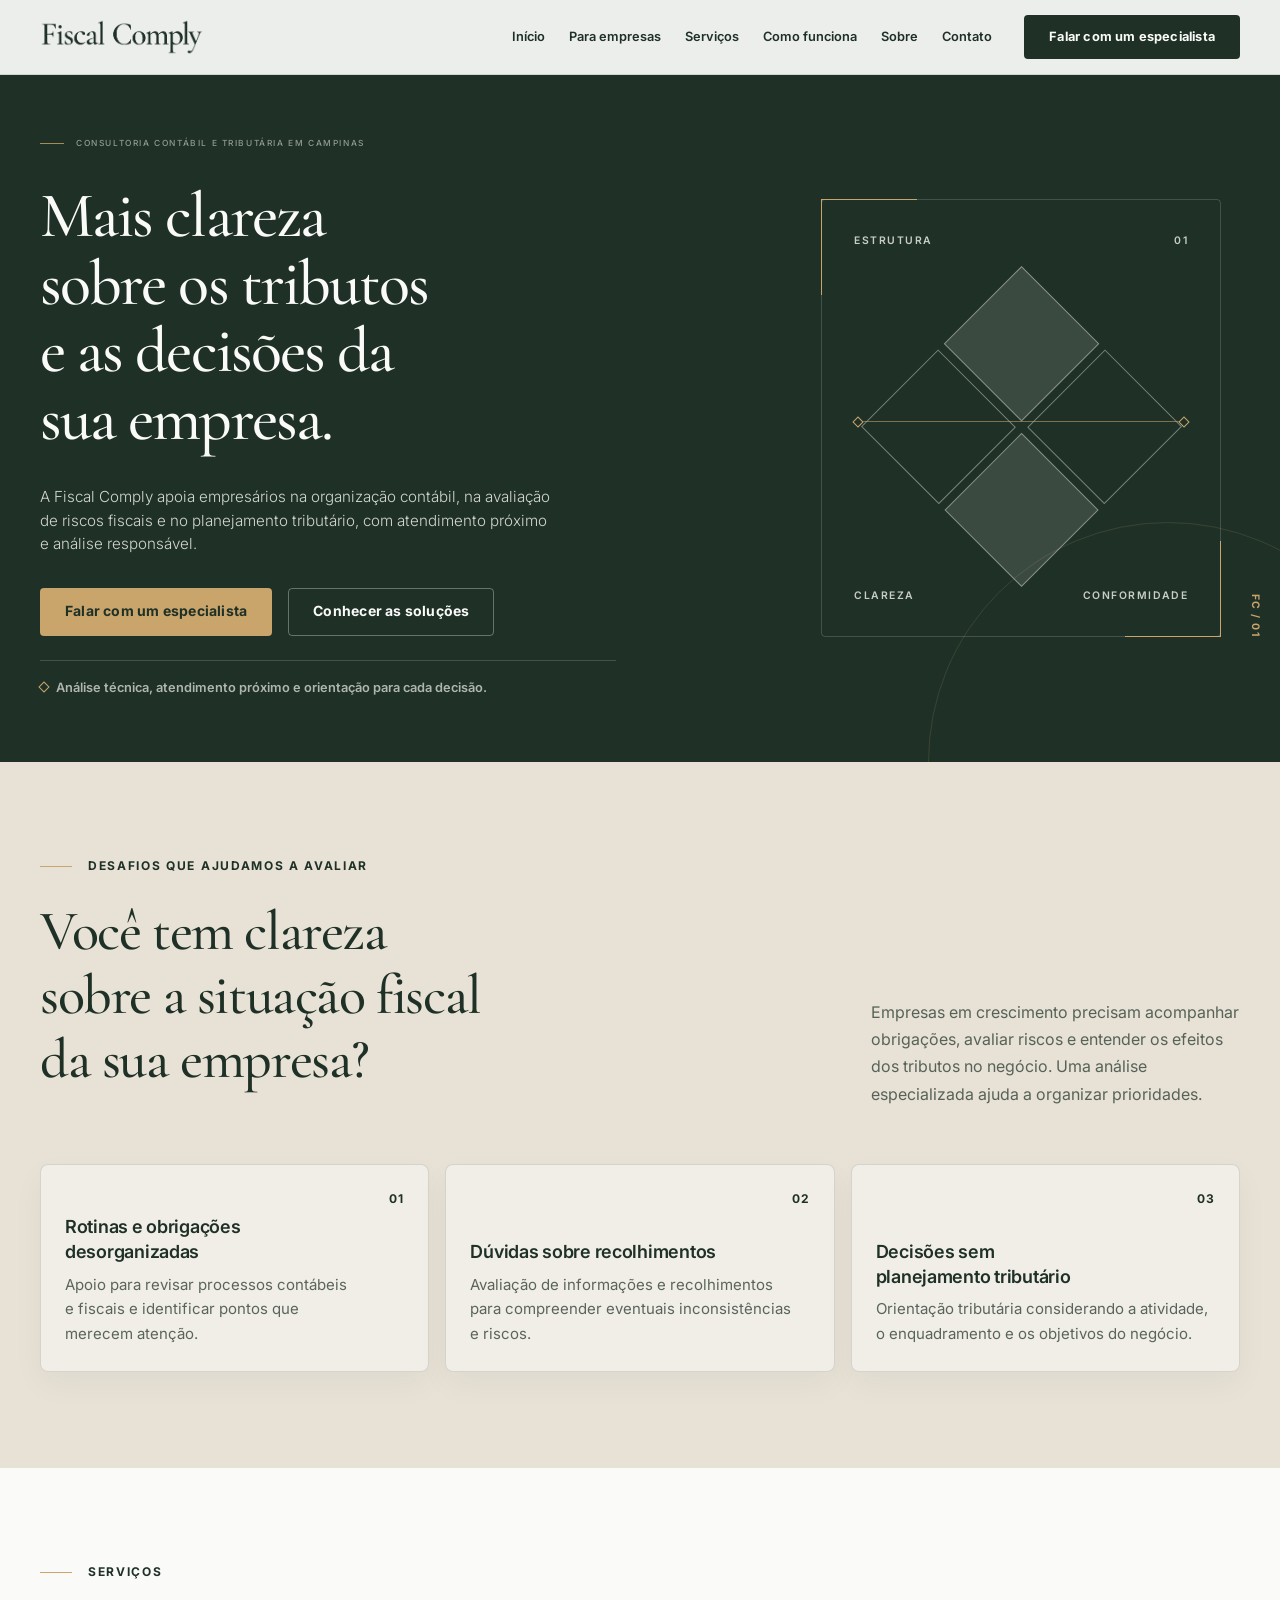
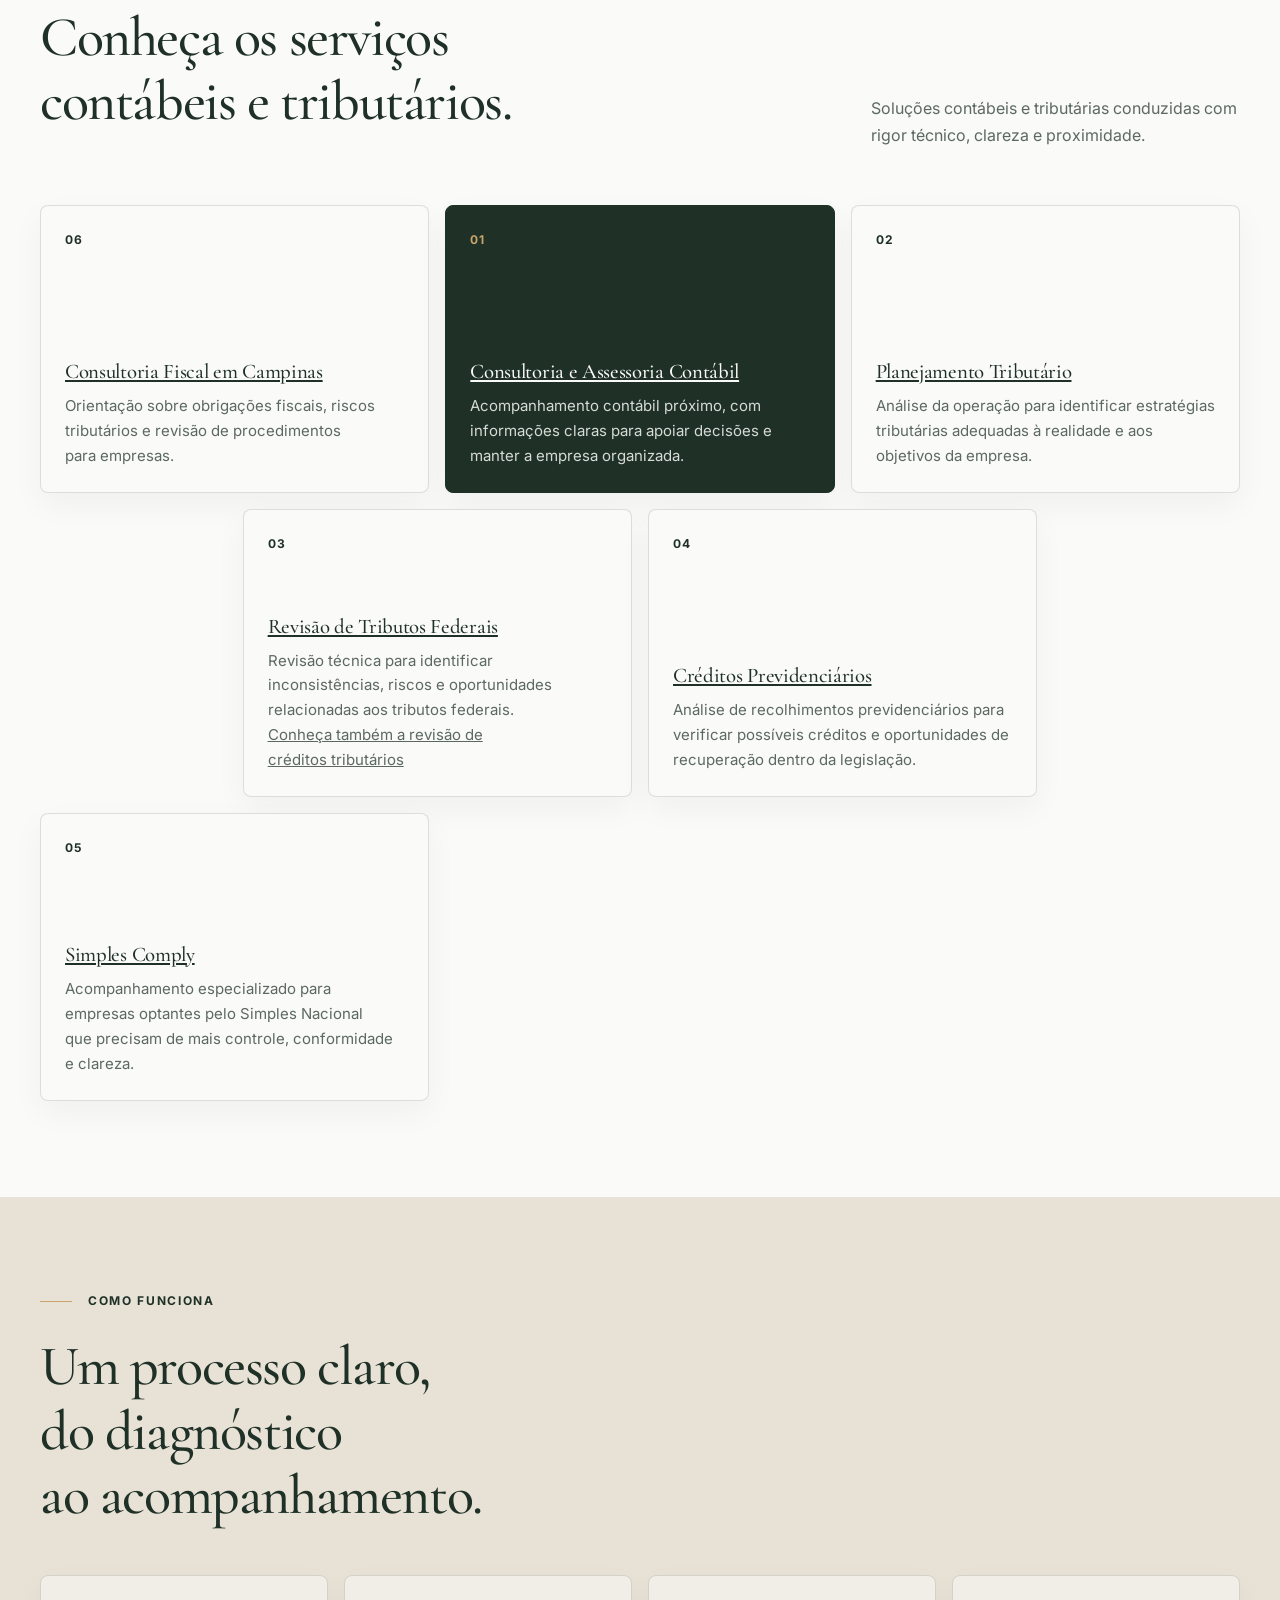
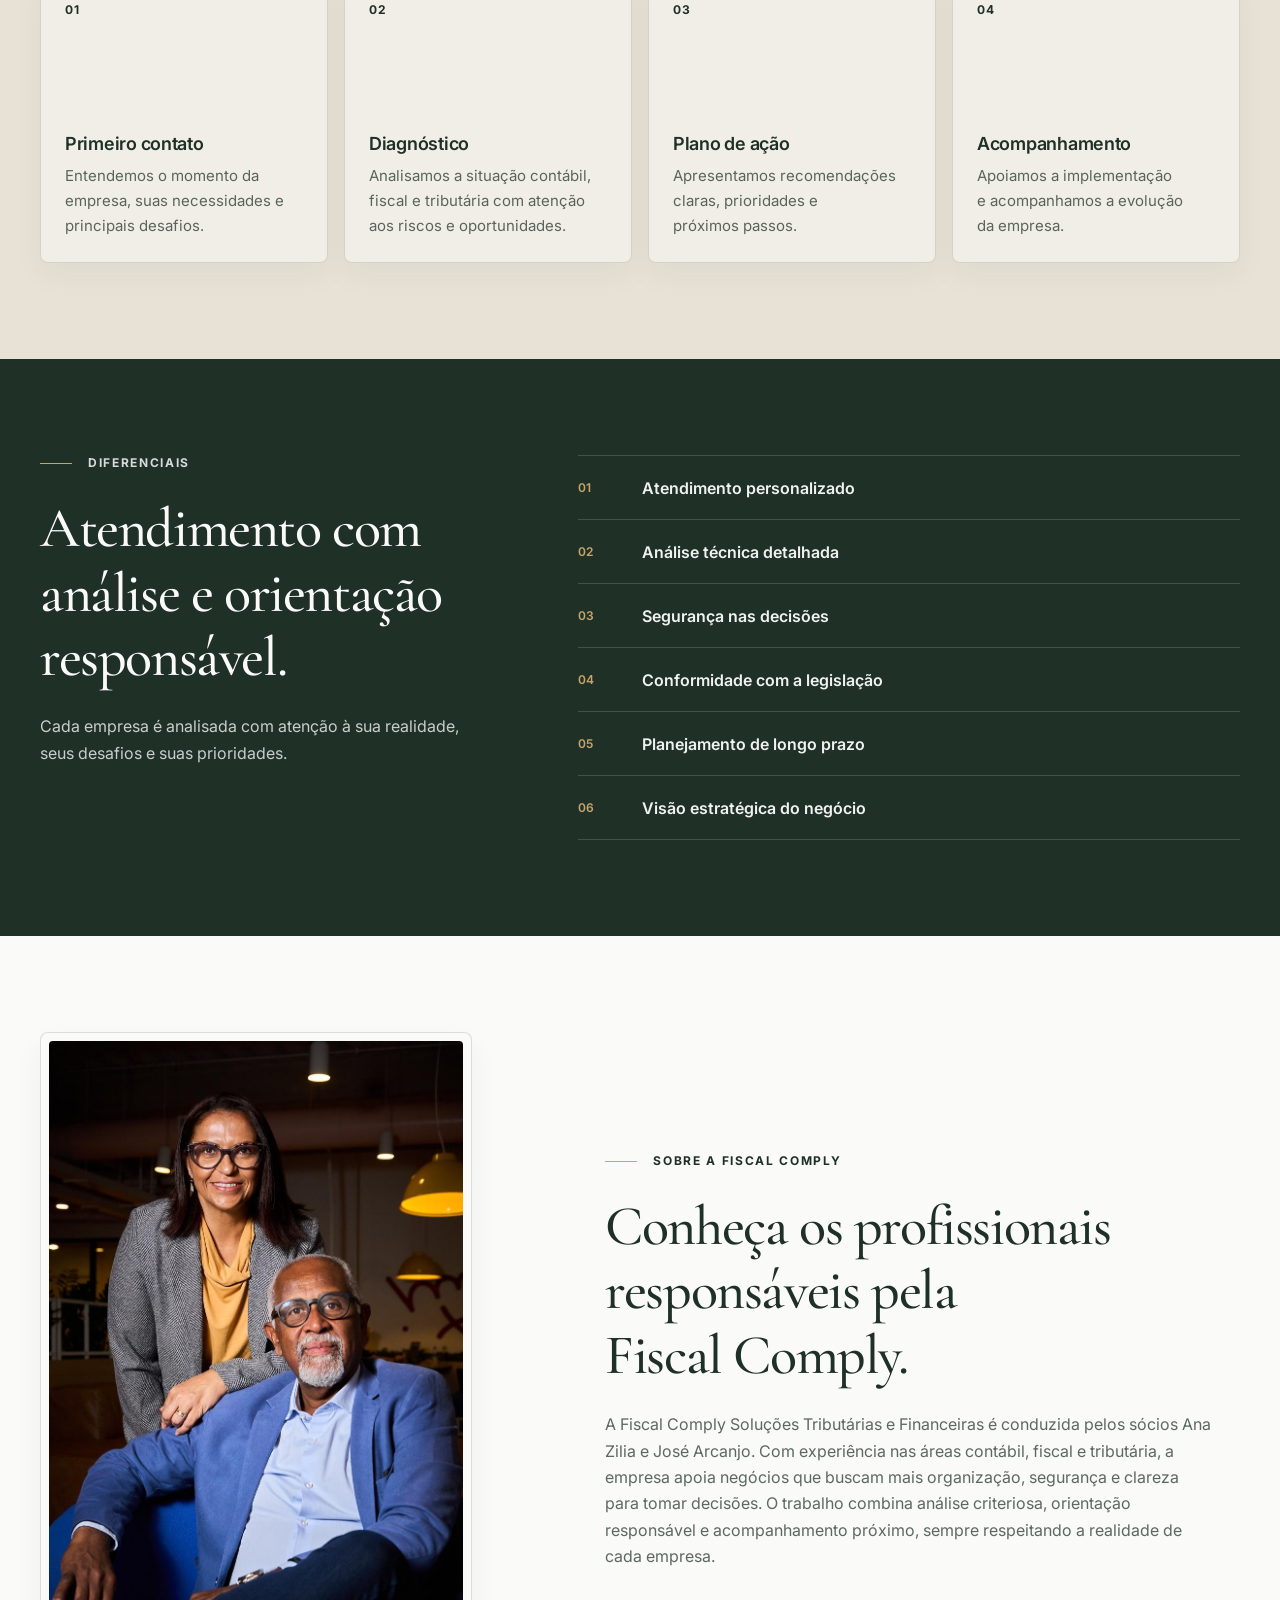
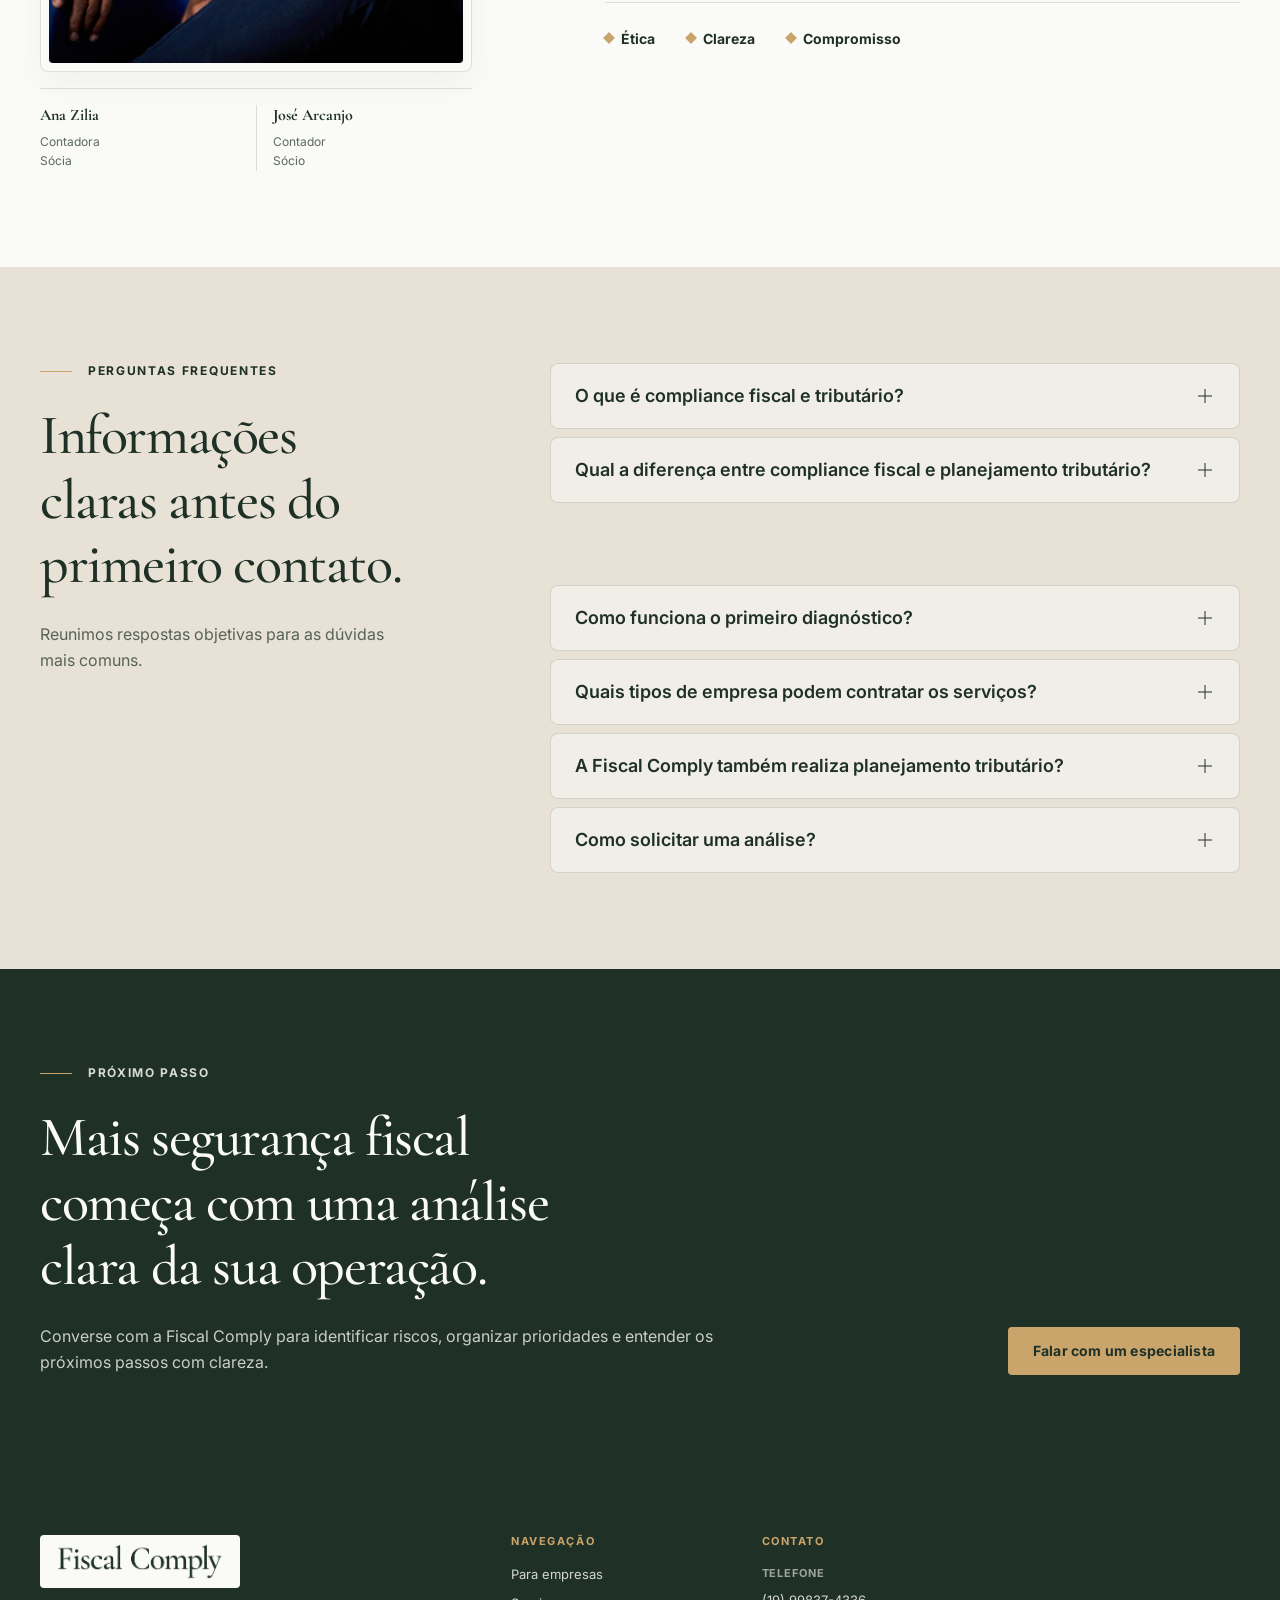
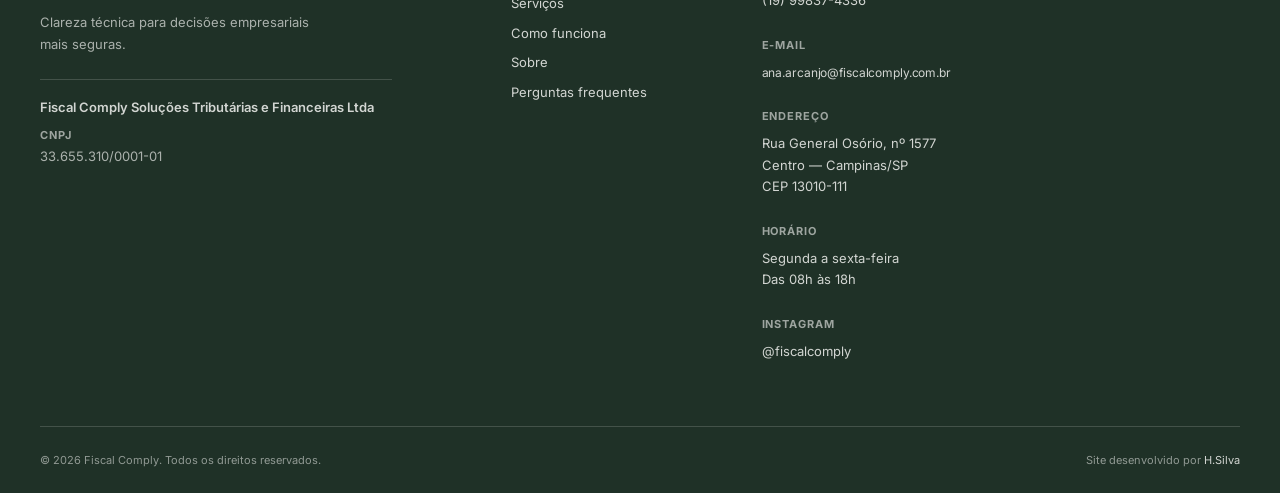
==== commit 595d3147: "Link Campinas fiscal consulting page from existing site" ====
--- a/index.html
+++ b/index.html
@@ -249,6 +249,7 @@
           </div>
 
           <div class="services-grid">
+            <article class="service-card"><span class="service-number">06</span><div><h3><a href="/consultoria-fiscal-campinas/">Consultoria Fiscal em Campinas</a></h3><p>Orientação sobre obrigações fiscais, riscos tributários e revisão de procedimentos para empresas.</p></div></article>
             <article class="service-card service-card-featured">
               <span class="service-number">01</span>
               <div>
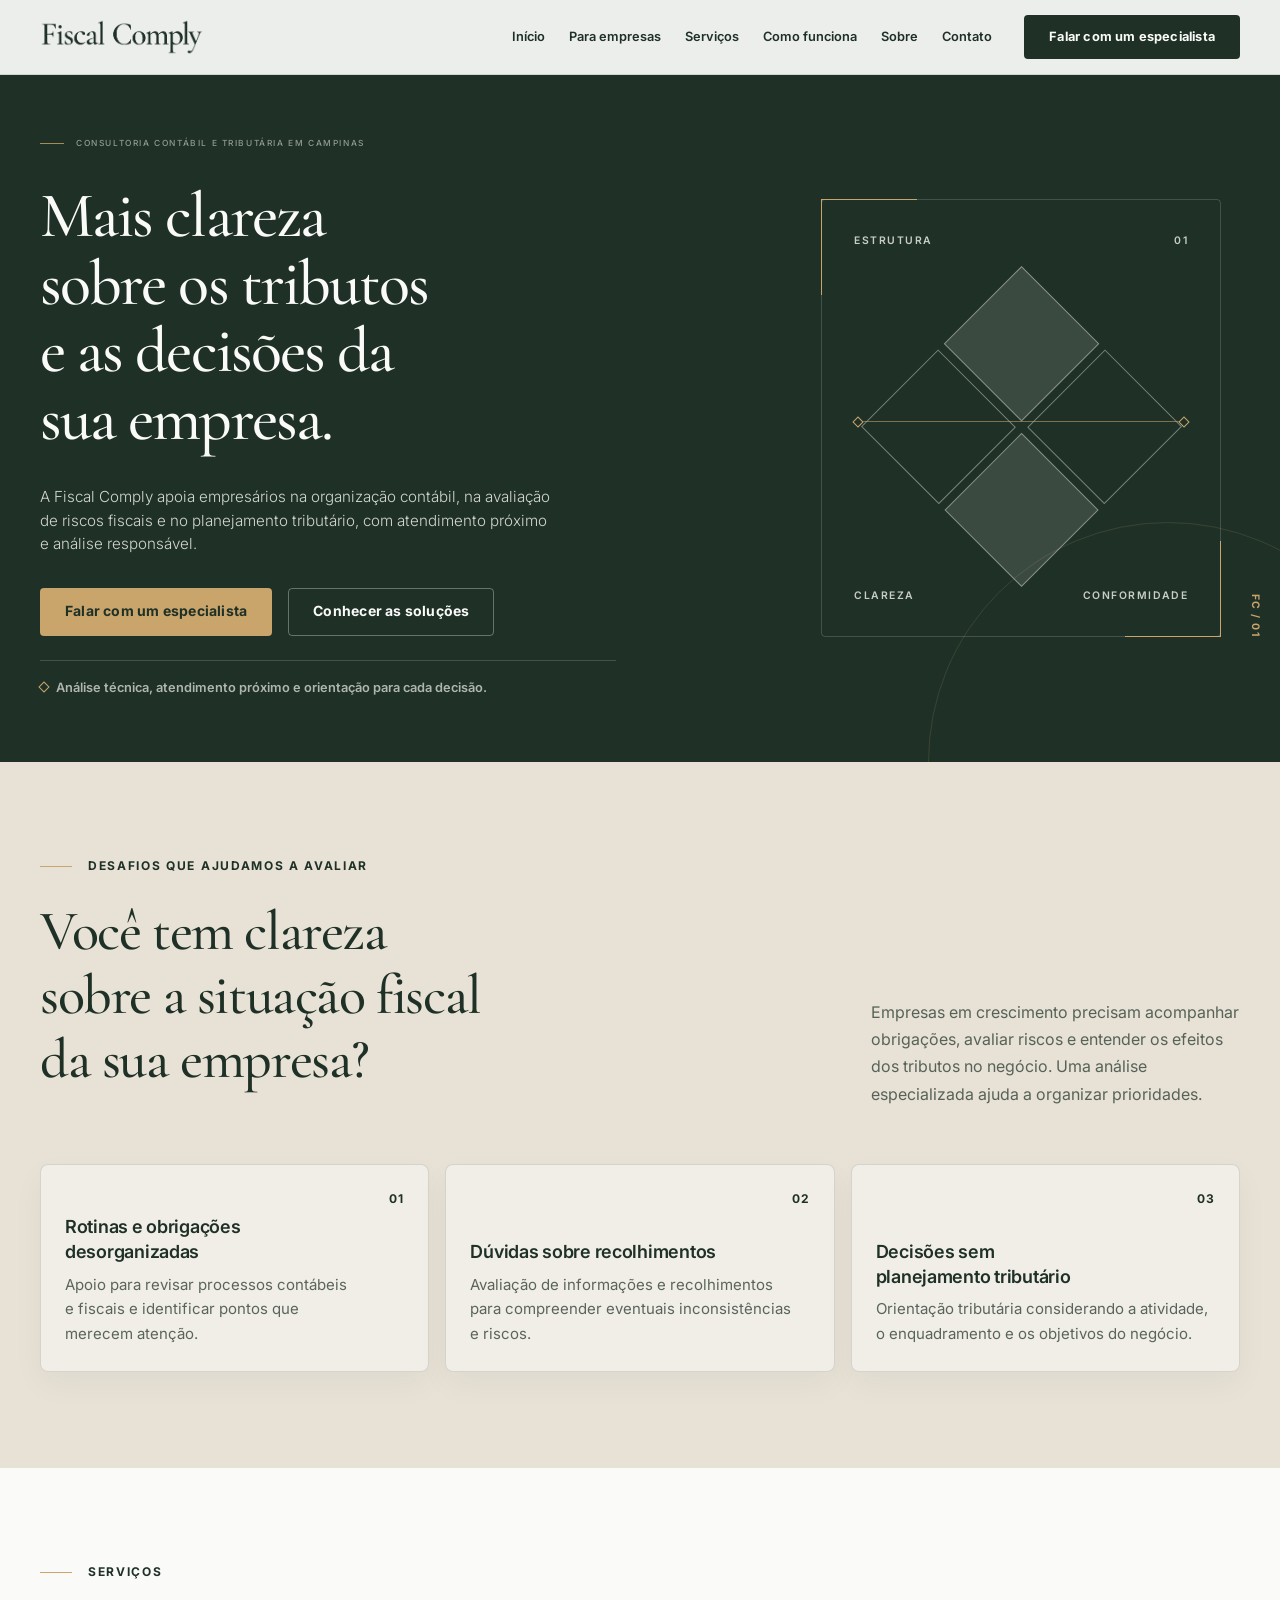
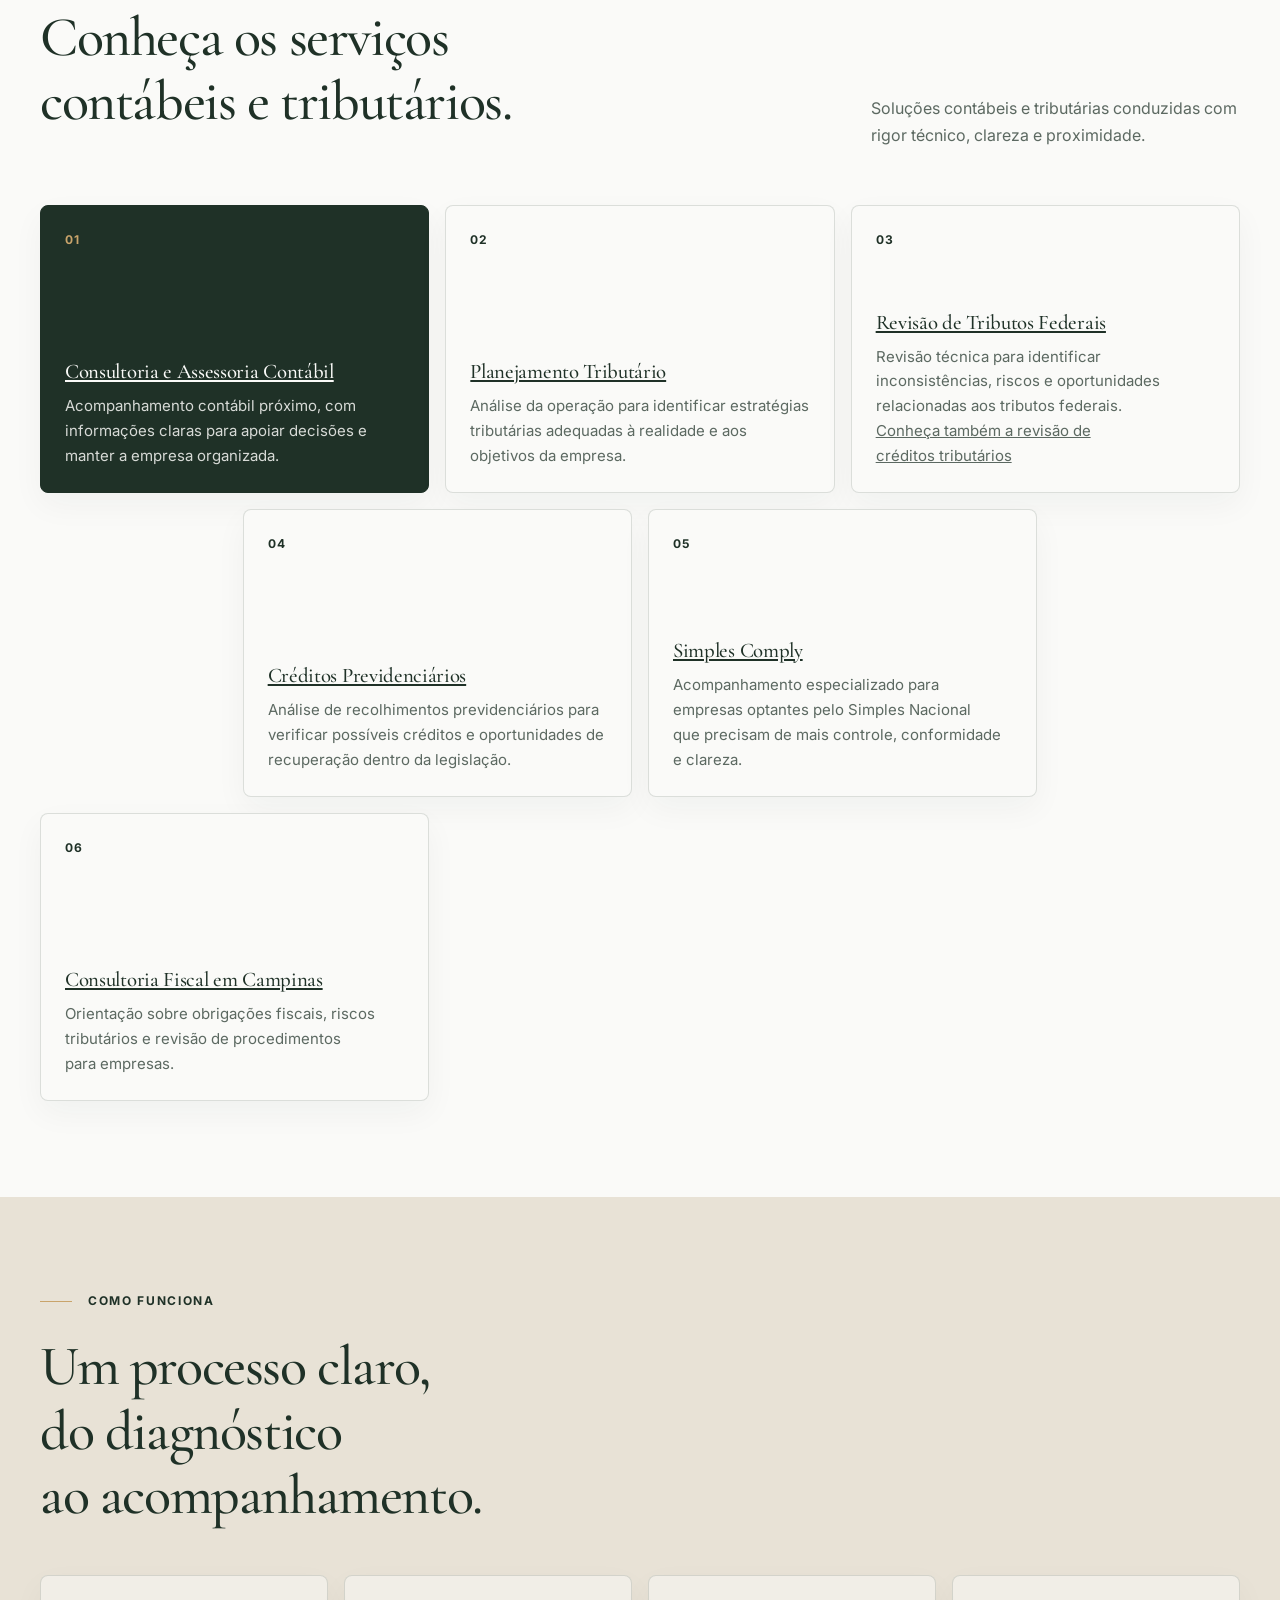
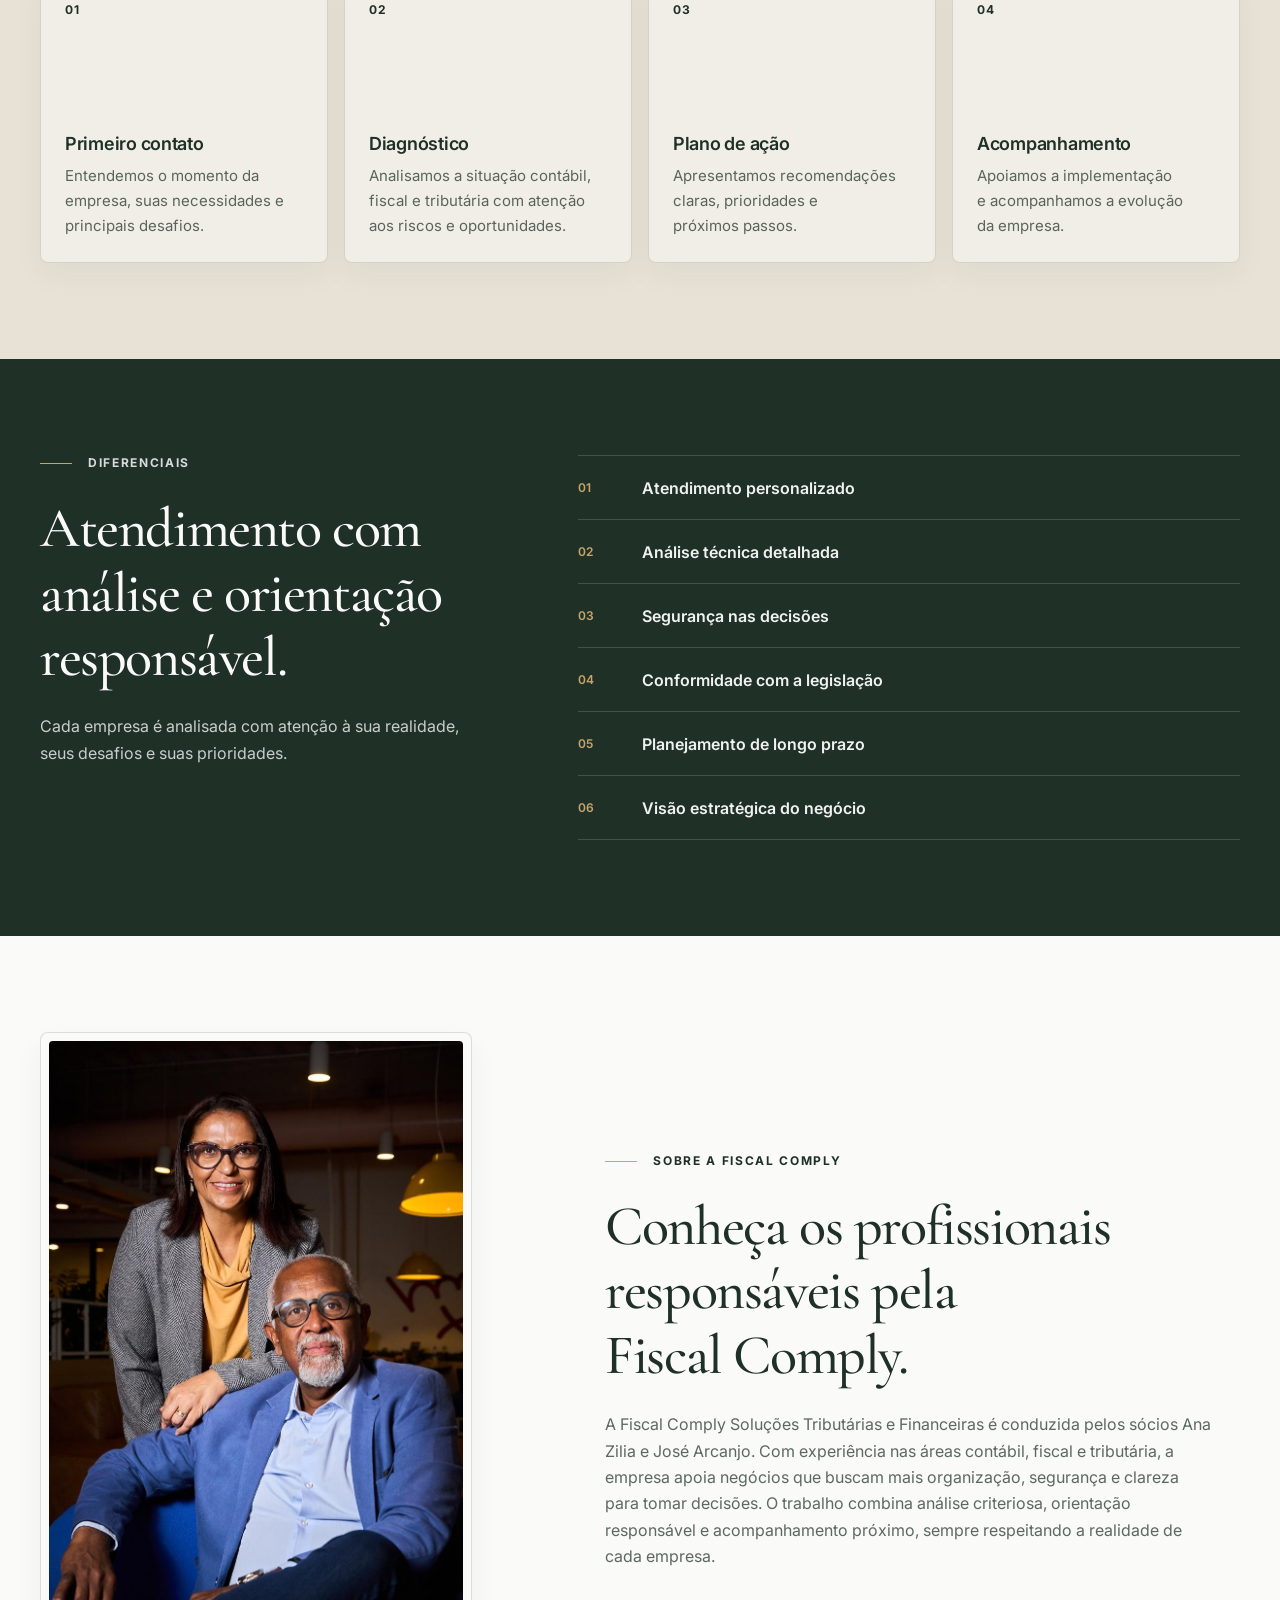
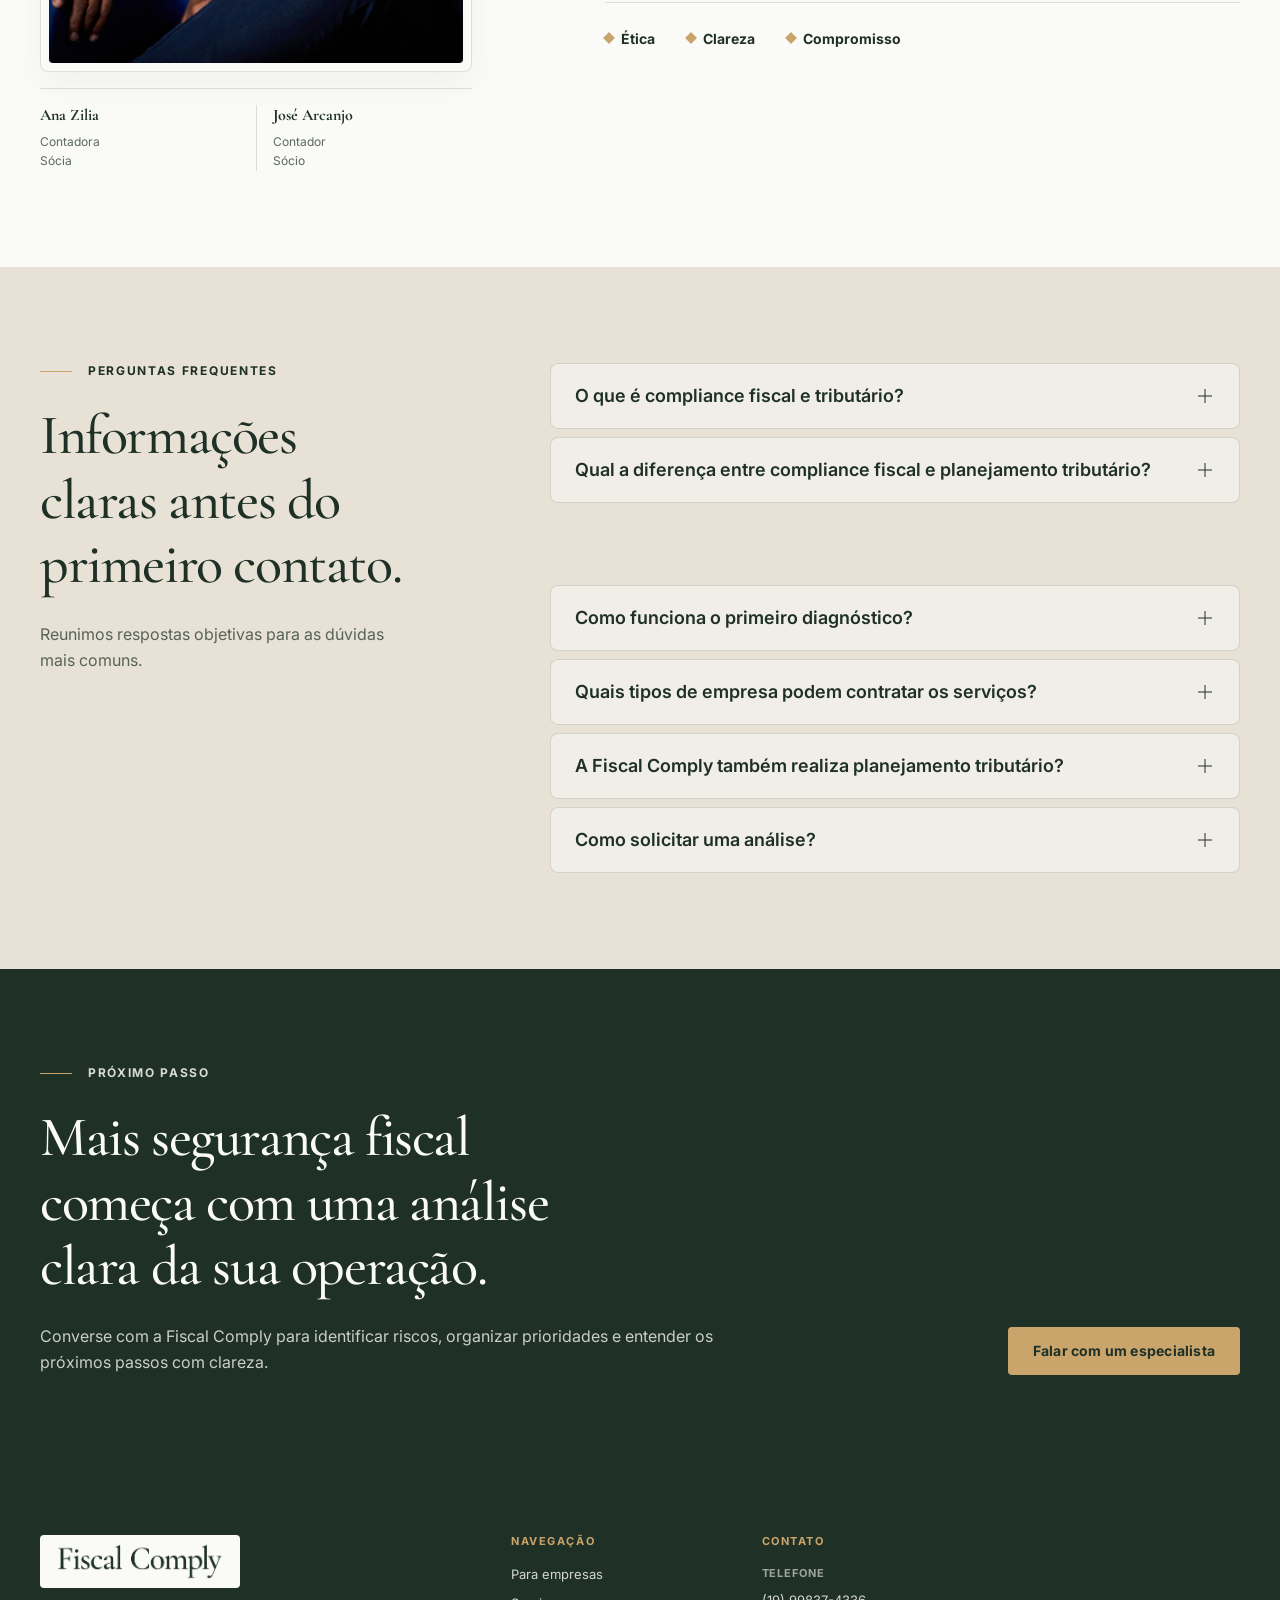
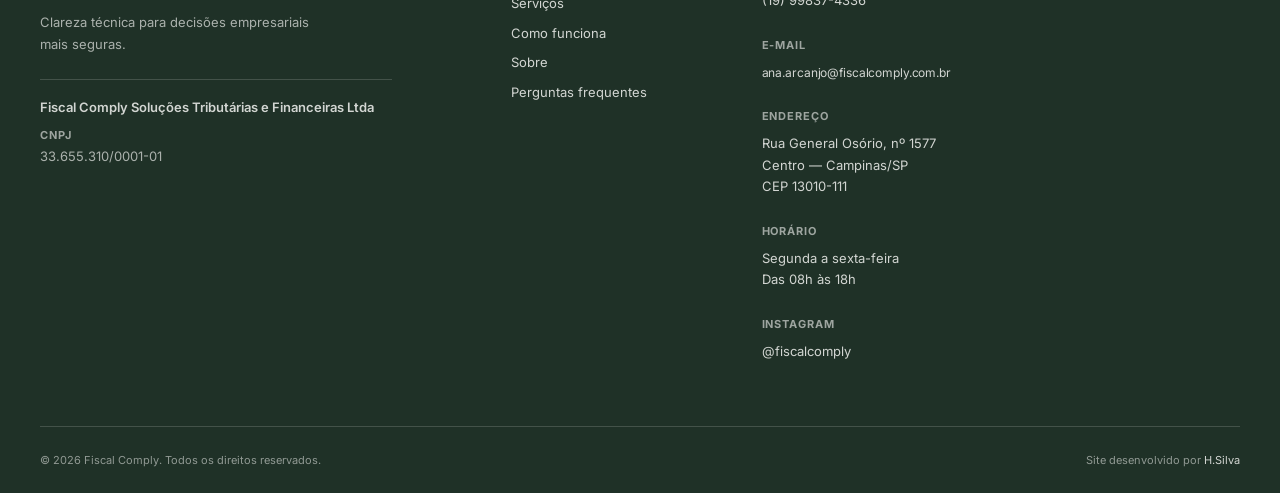
==== commit e8832768: "Keep service cards in their numbered order" ====
--- a/index.html
+++ b/index.html
@@ -249,7 +249,7 @@
           </div>
 
           <div class="services-grid">
-            <article class="service-card"><span class="service-number">06</span><div><h3><a href="/consultoria-fiscal-campinas/">Consultoria Fiscal em Campinas</a></h3><p>Orientação sobre obrigações fiscais, riscos tributários e revisão de procedimentos para empresas.</p></div></article>
+            
             <article class="service-card service-card-featured">
               <span class="service-number">01</span>
               <div>
@@ -301,6 +301,7 @@
                 </p>
               </div>
             </article>
+            <article class="service-card"><span class="service-number">06</span><div><h3><a href="/consultoria-fiscal-campinas/">Consultoria Fiscal em Campinas</a></h3><p>Orientação sobre obrigações fiscais, riscos tributários e revisão de procedimentos para empresas.</p></div></article>
           </div>
         </div>
       </section>
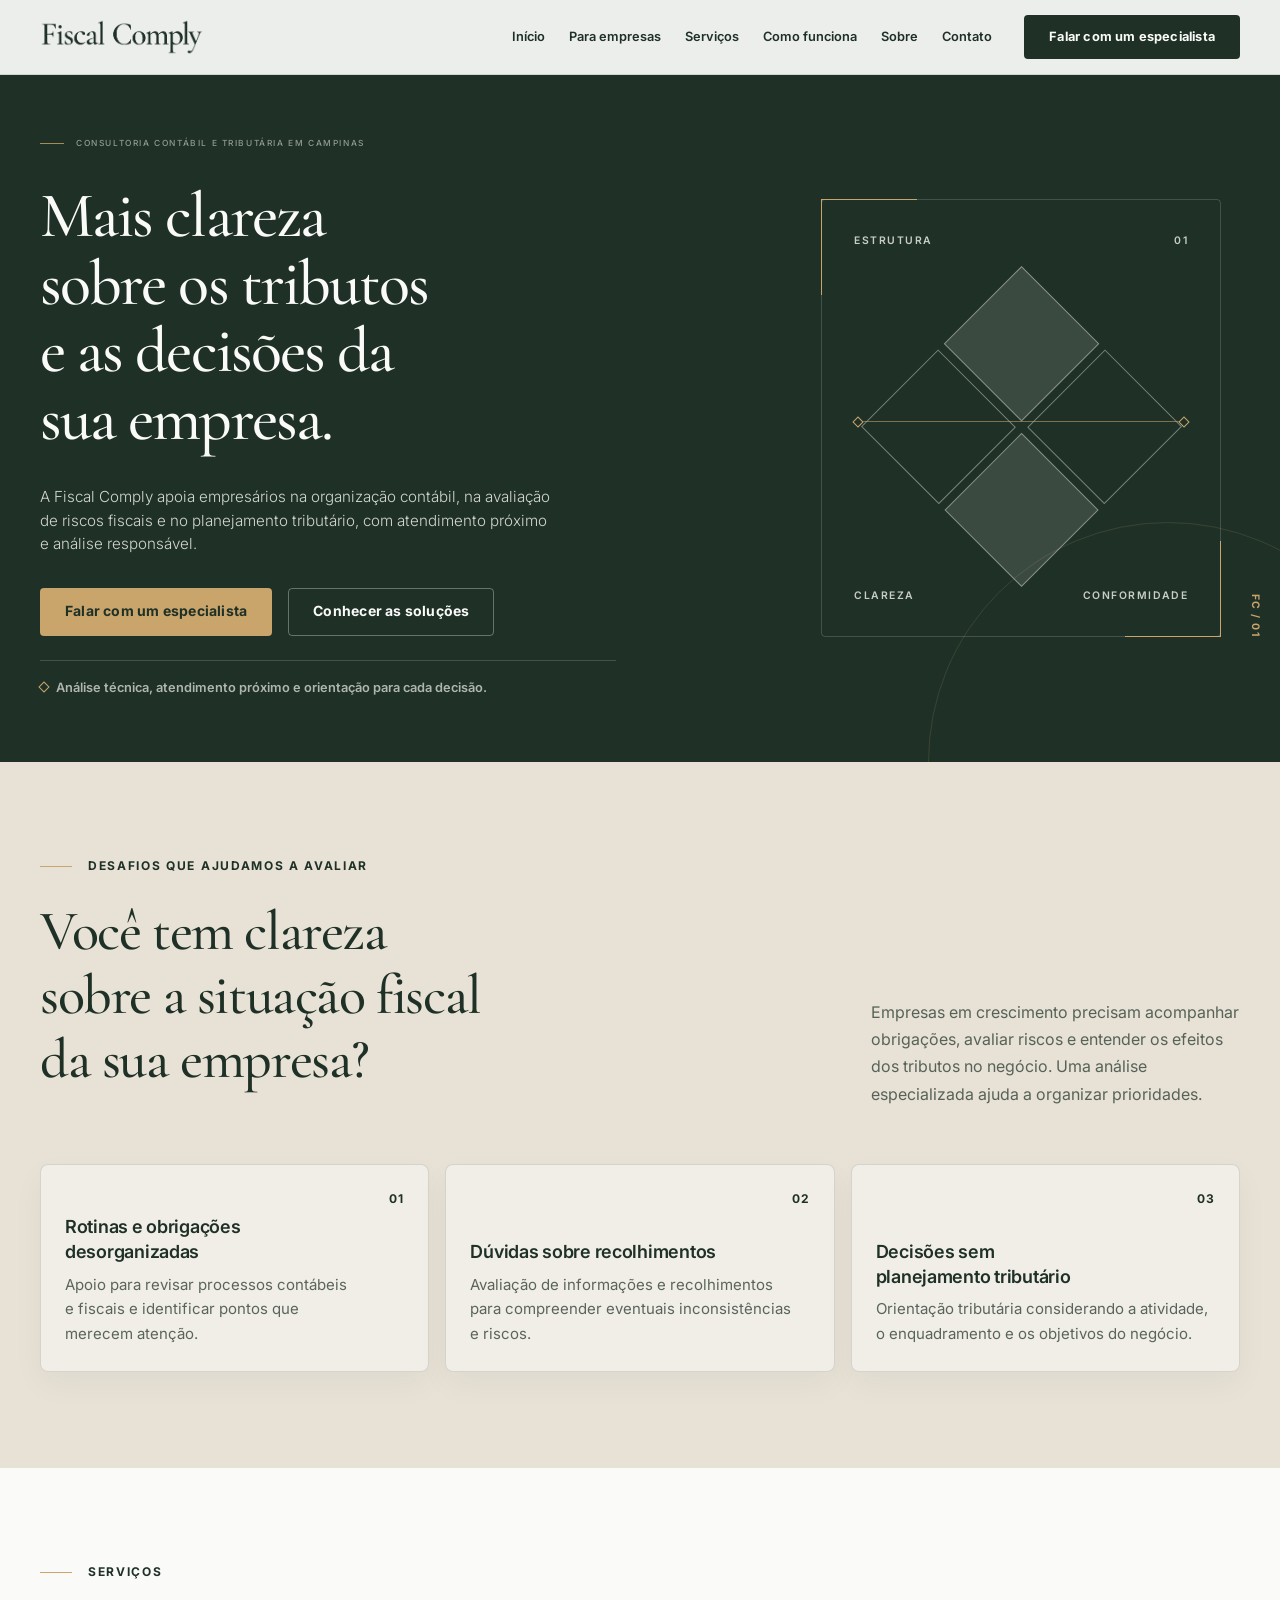
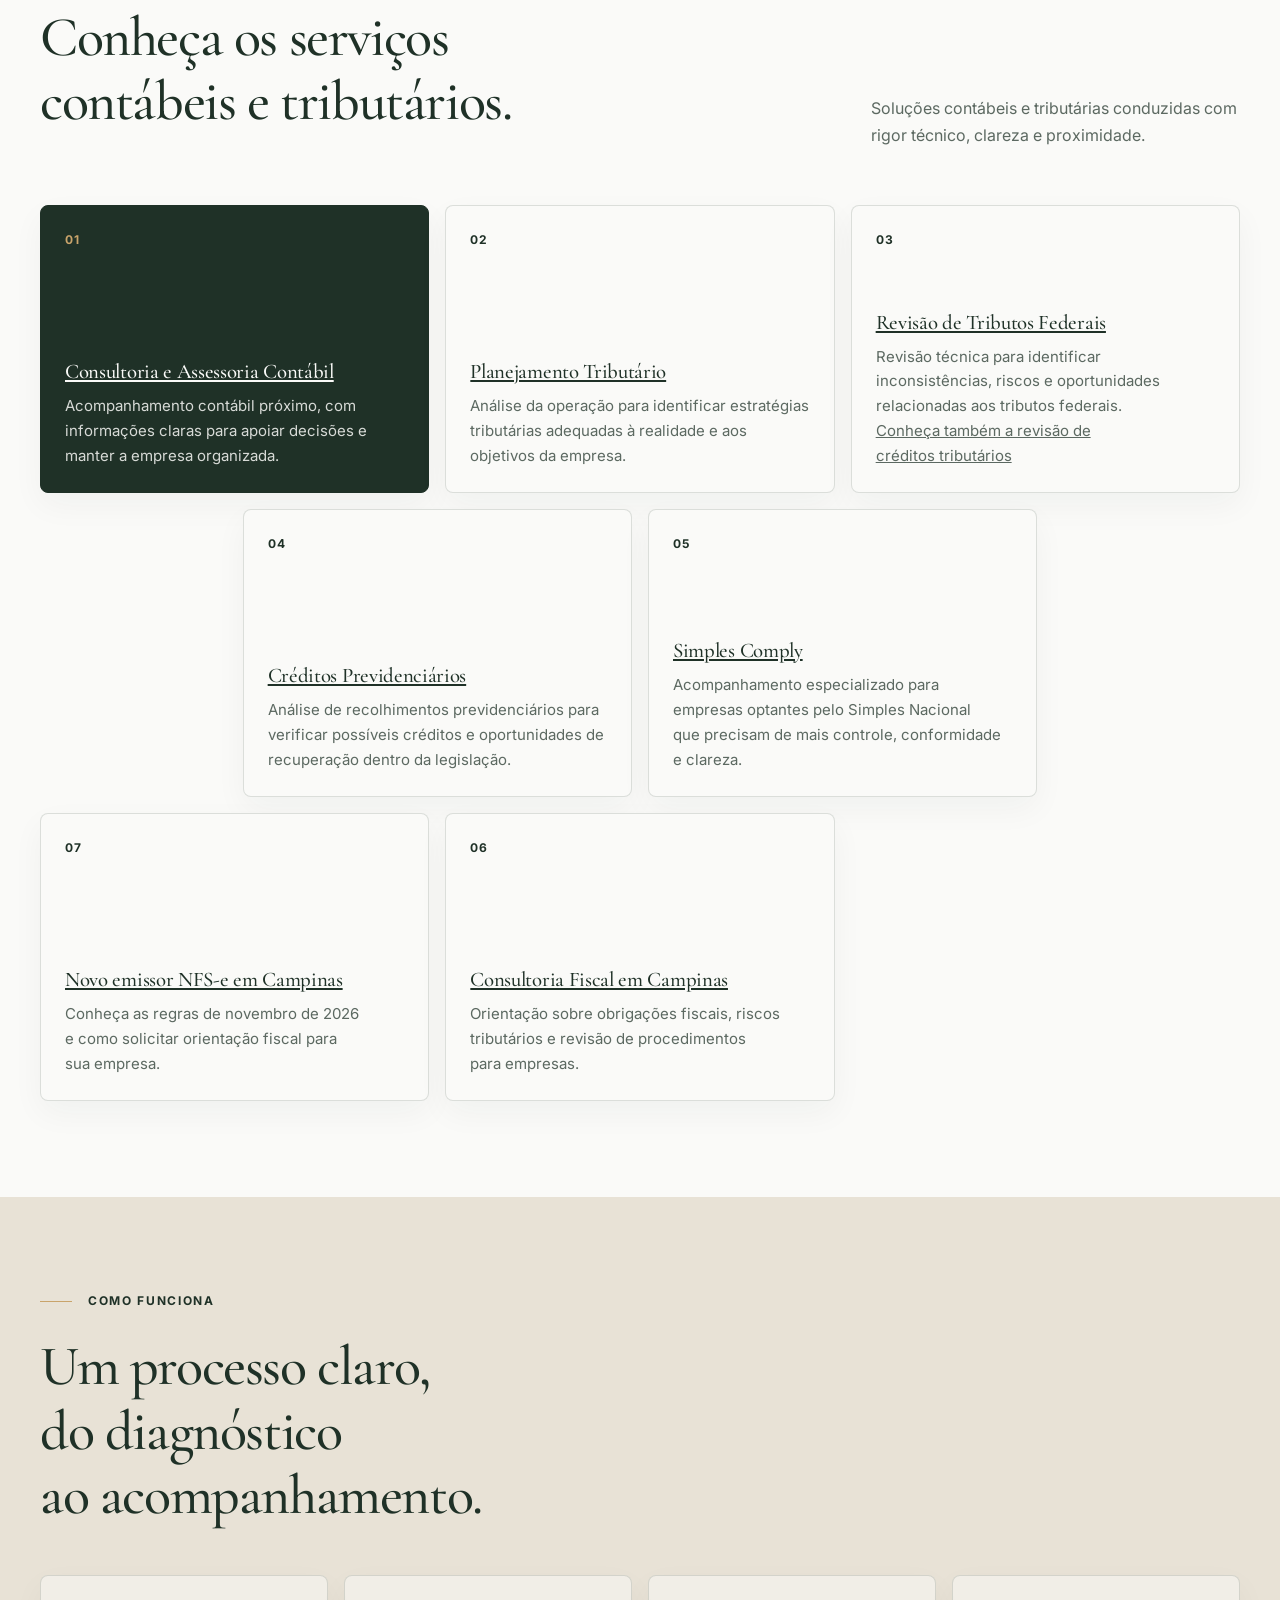
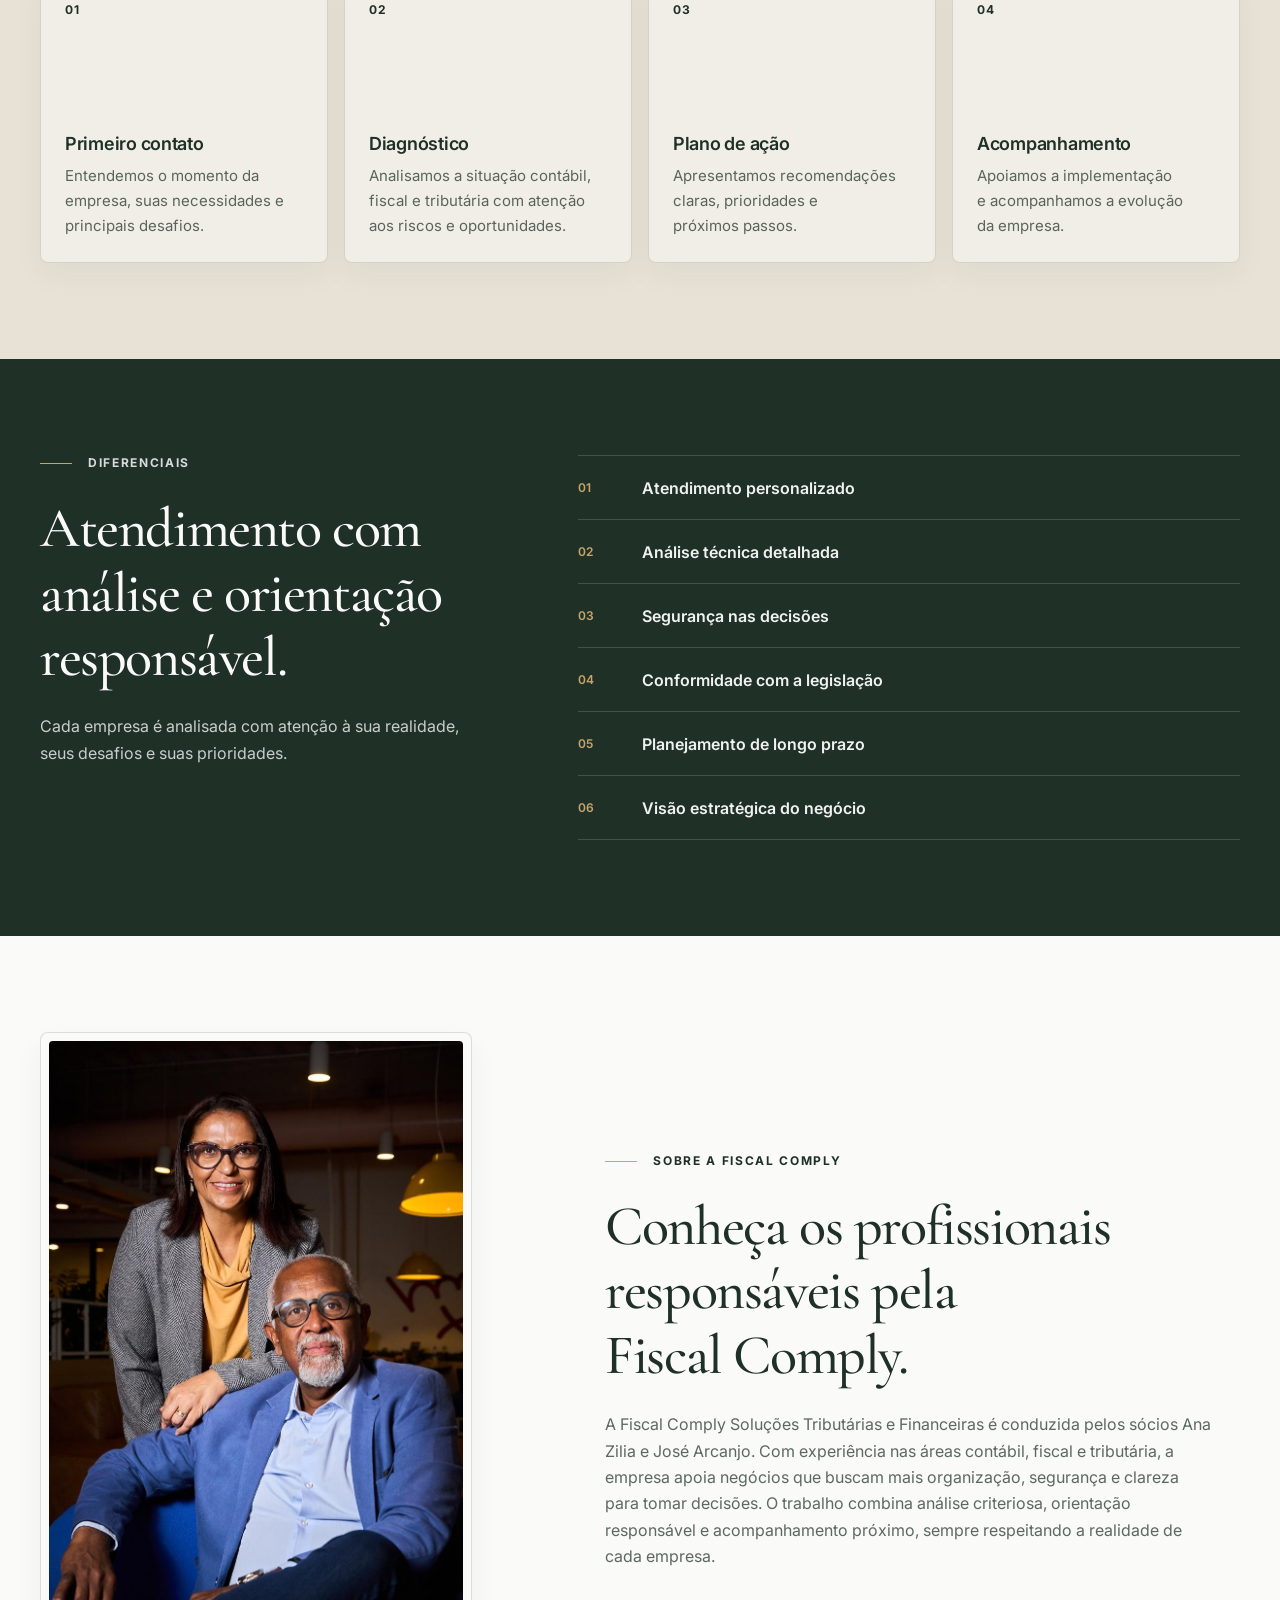
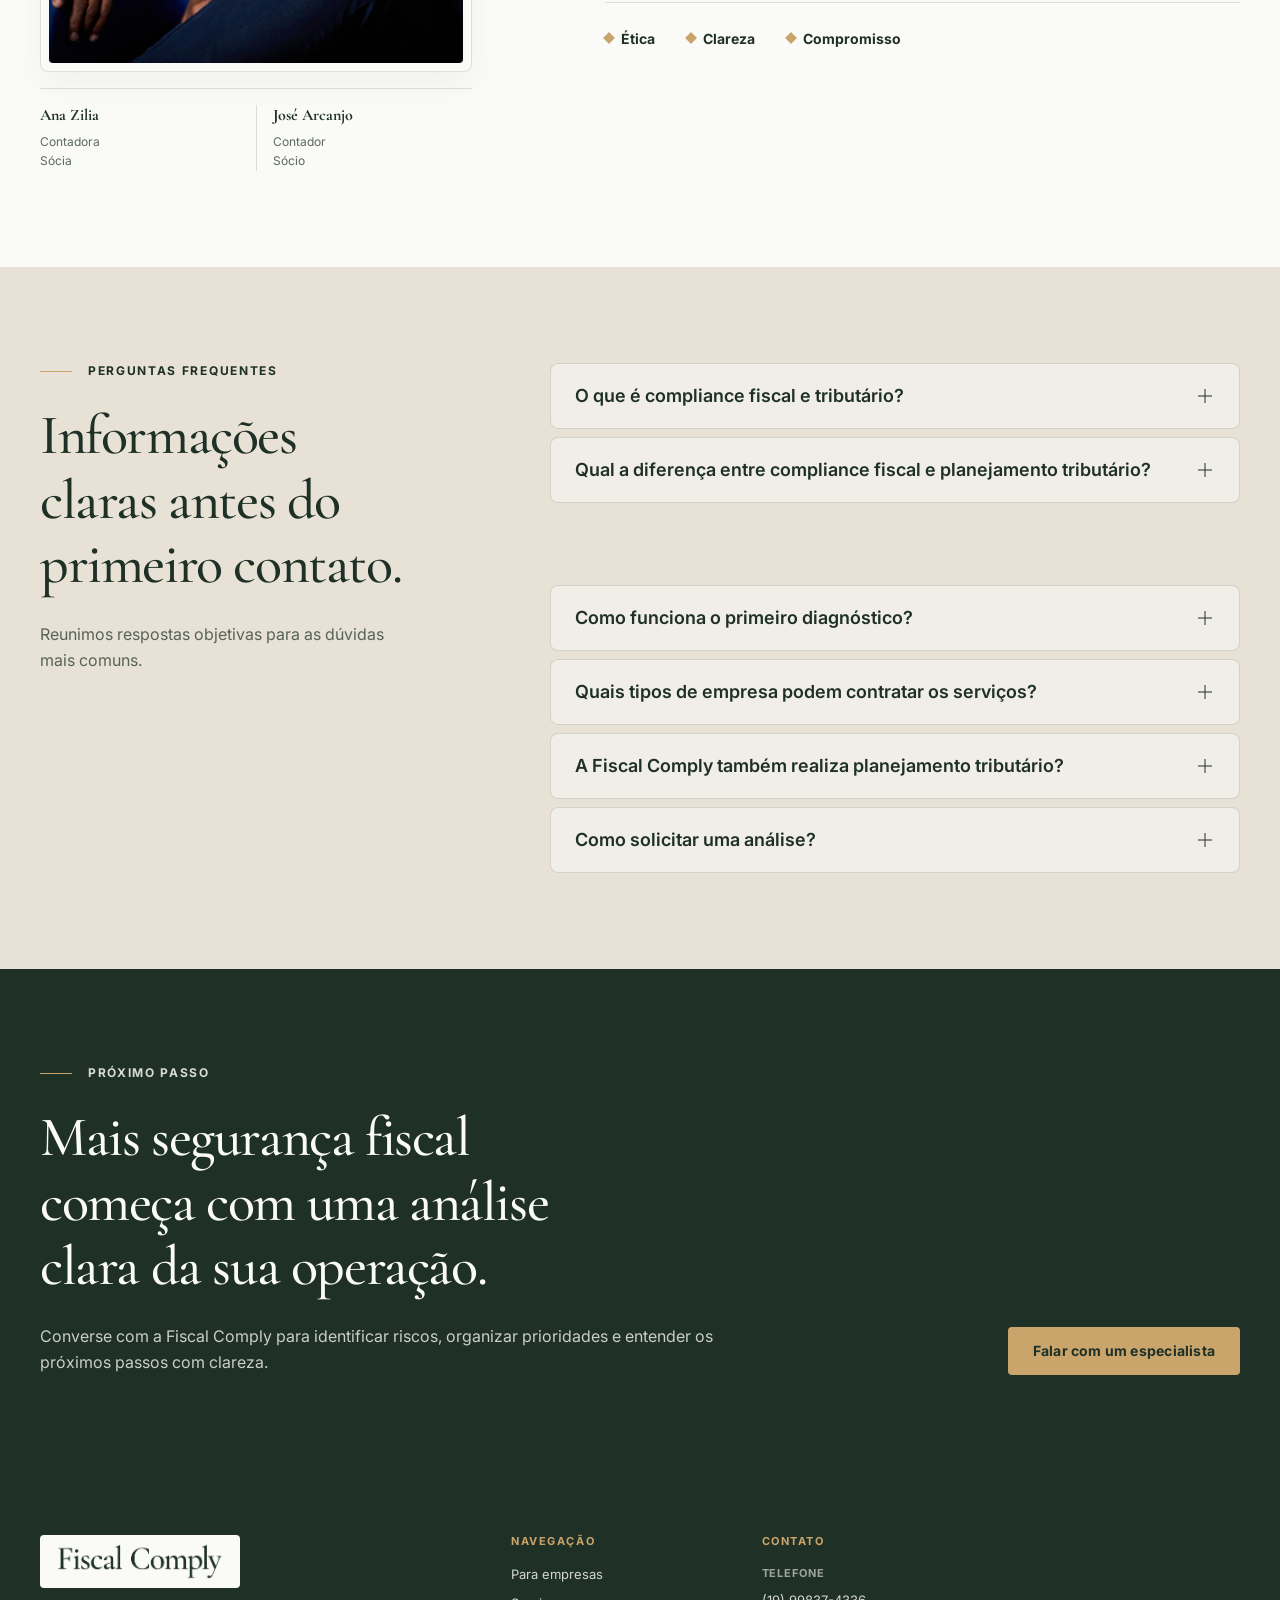
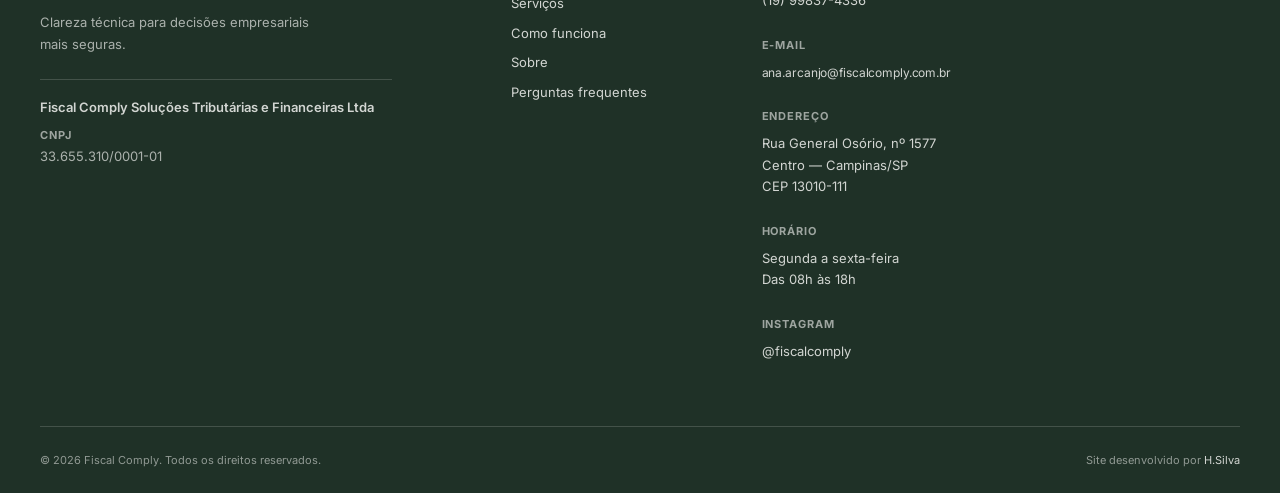
==== commit fa220205: "Add contextual links and NFS-e guide to sitemap" ====
--- a/index.html
+++ b/index.html
@@ -301,6 +301,7 @@
                 </p>
               </div>
             </article>
+            <article class="service-card"><span class="service-number">07</span><div><h3><a href="/nfse-nacional-campinas/">Novo emissor NFS-e em Campinas</a></h3><p>Conheça as regras de novembro de 2026 e como solicitar orientação fiscal para sua empresa.</p></div></article>
             <article class="service-card"><span class="service-number">06</span><div><h3><a href="/consultoria-fiscal-campinas/">Consultoria Fiscal em Campinas</a></h3><p>Orientação sobre obrigações fiscais, riscos tributários e revisão de procedimentos para empresas.</p></div></article>
           </div>
         </div>
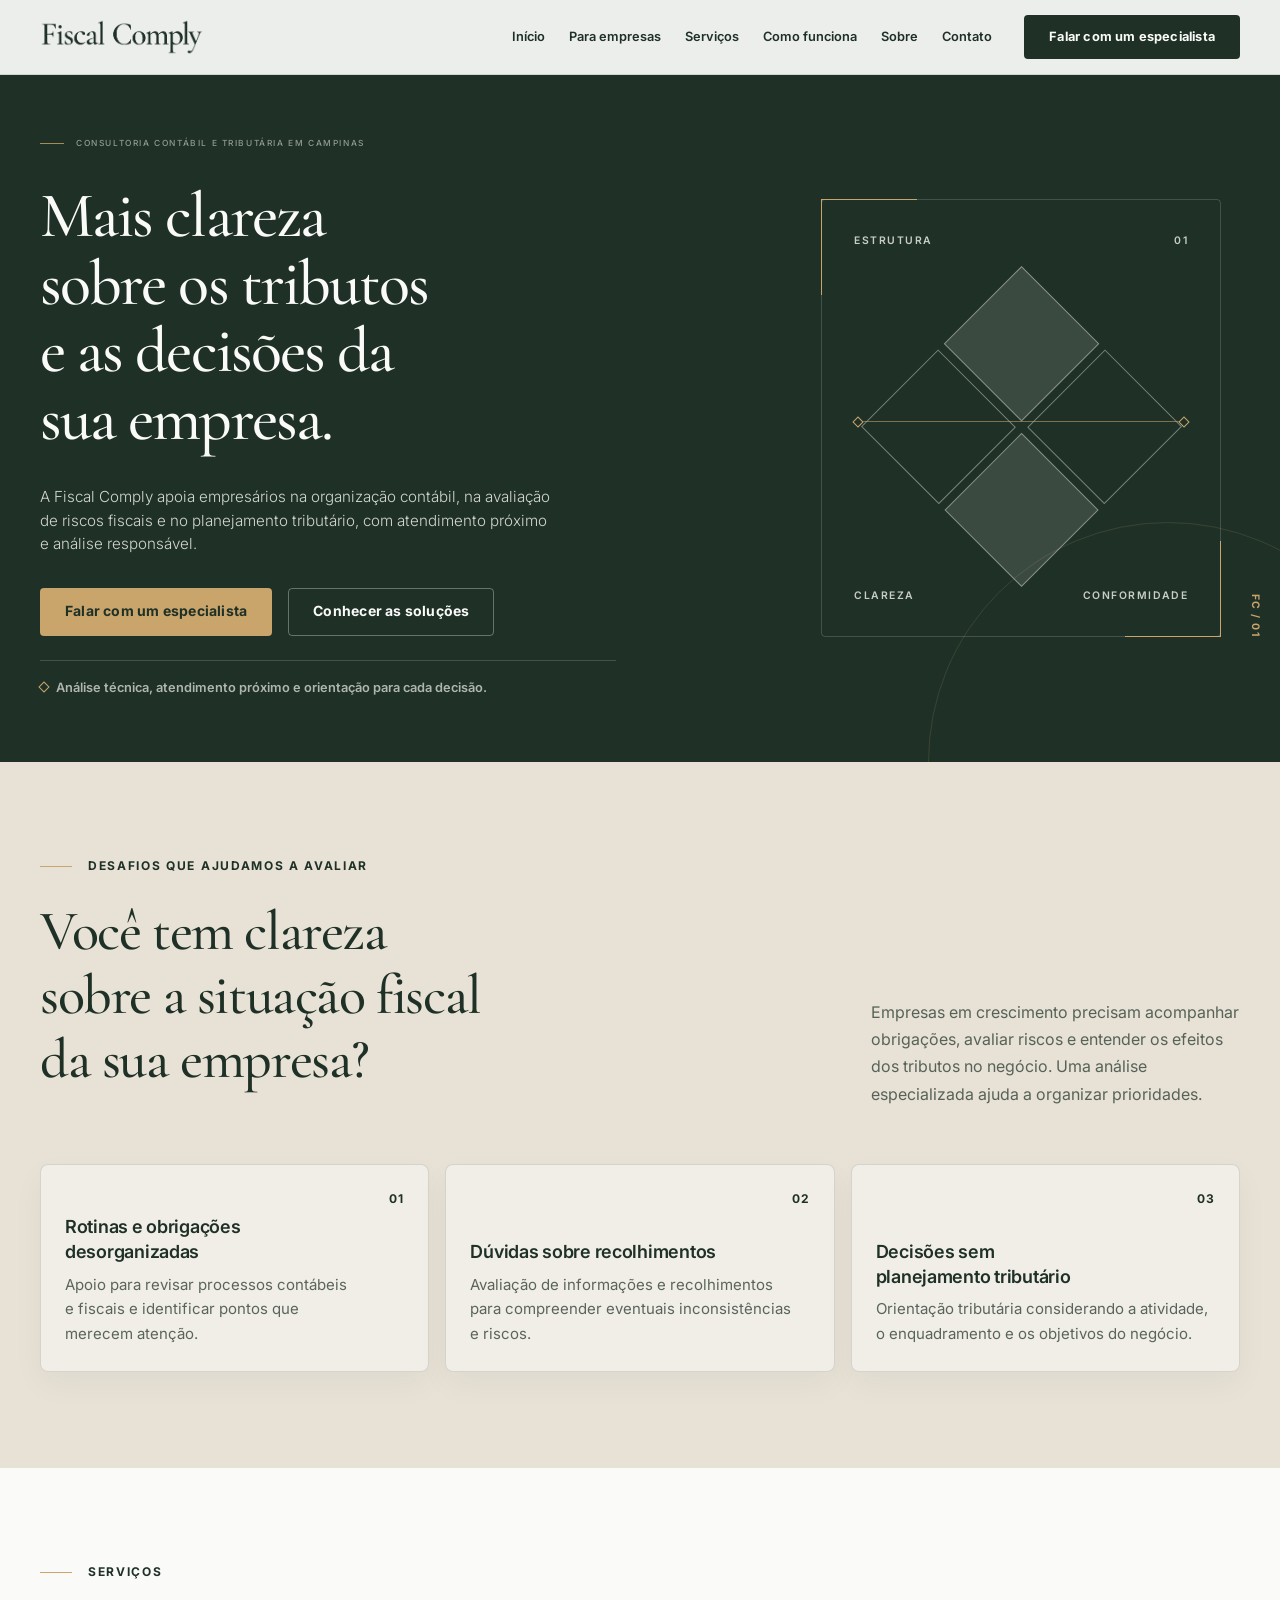
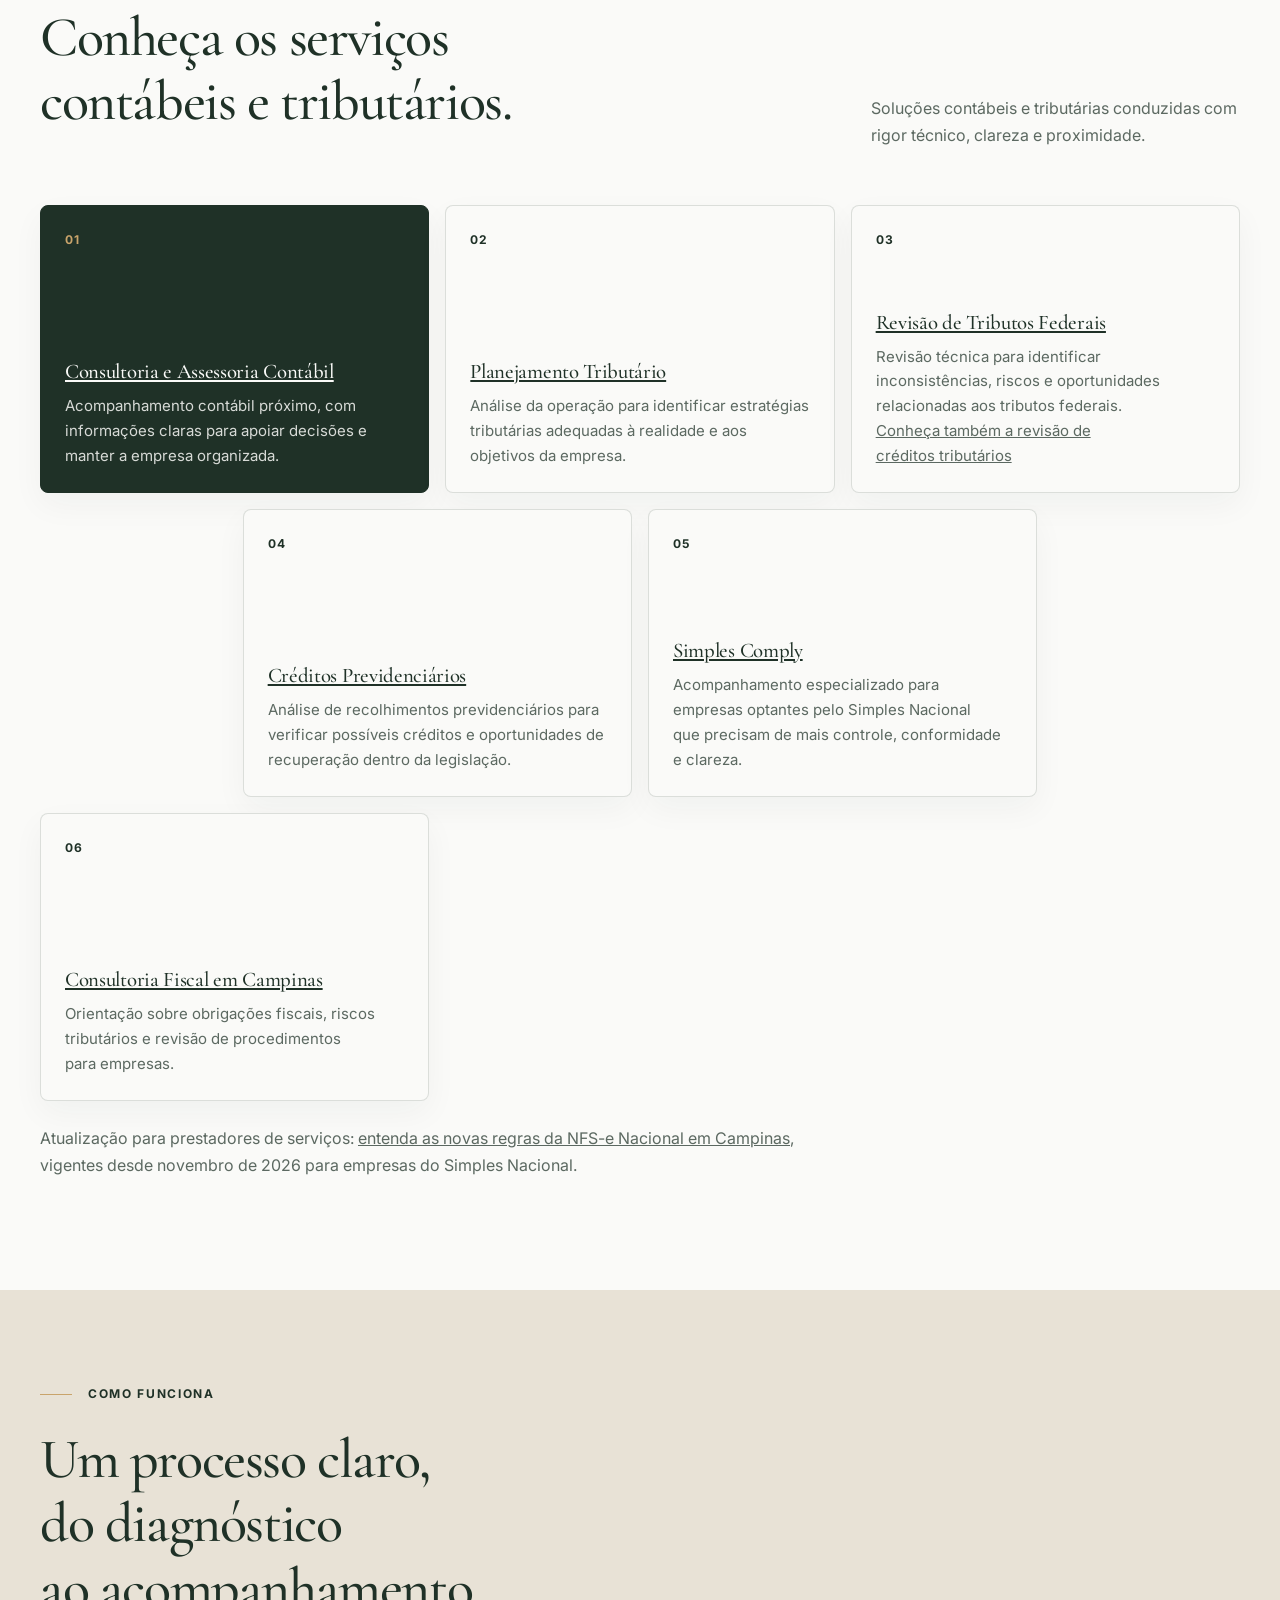
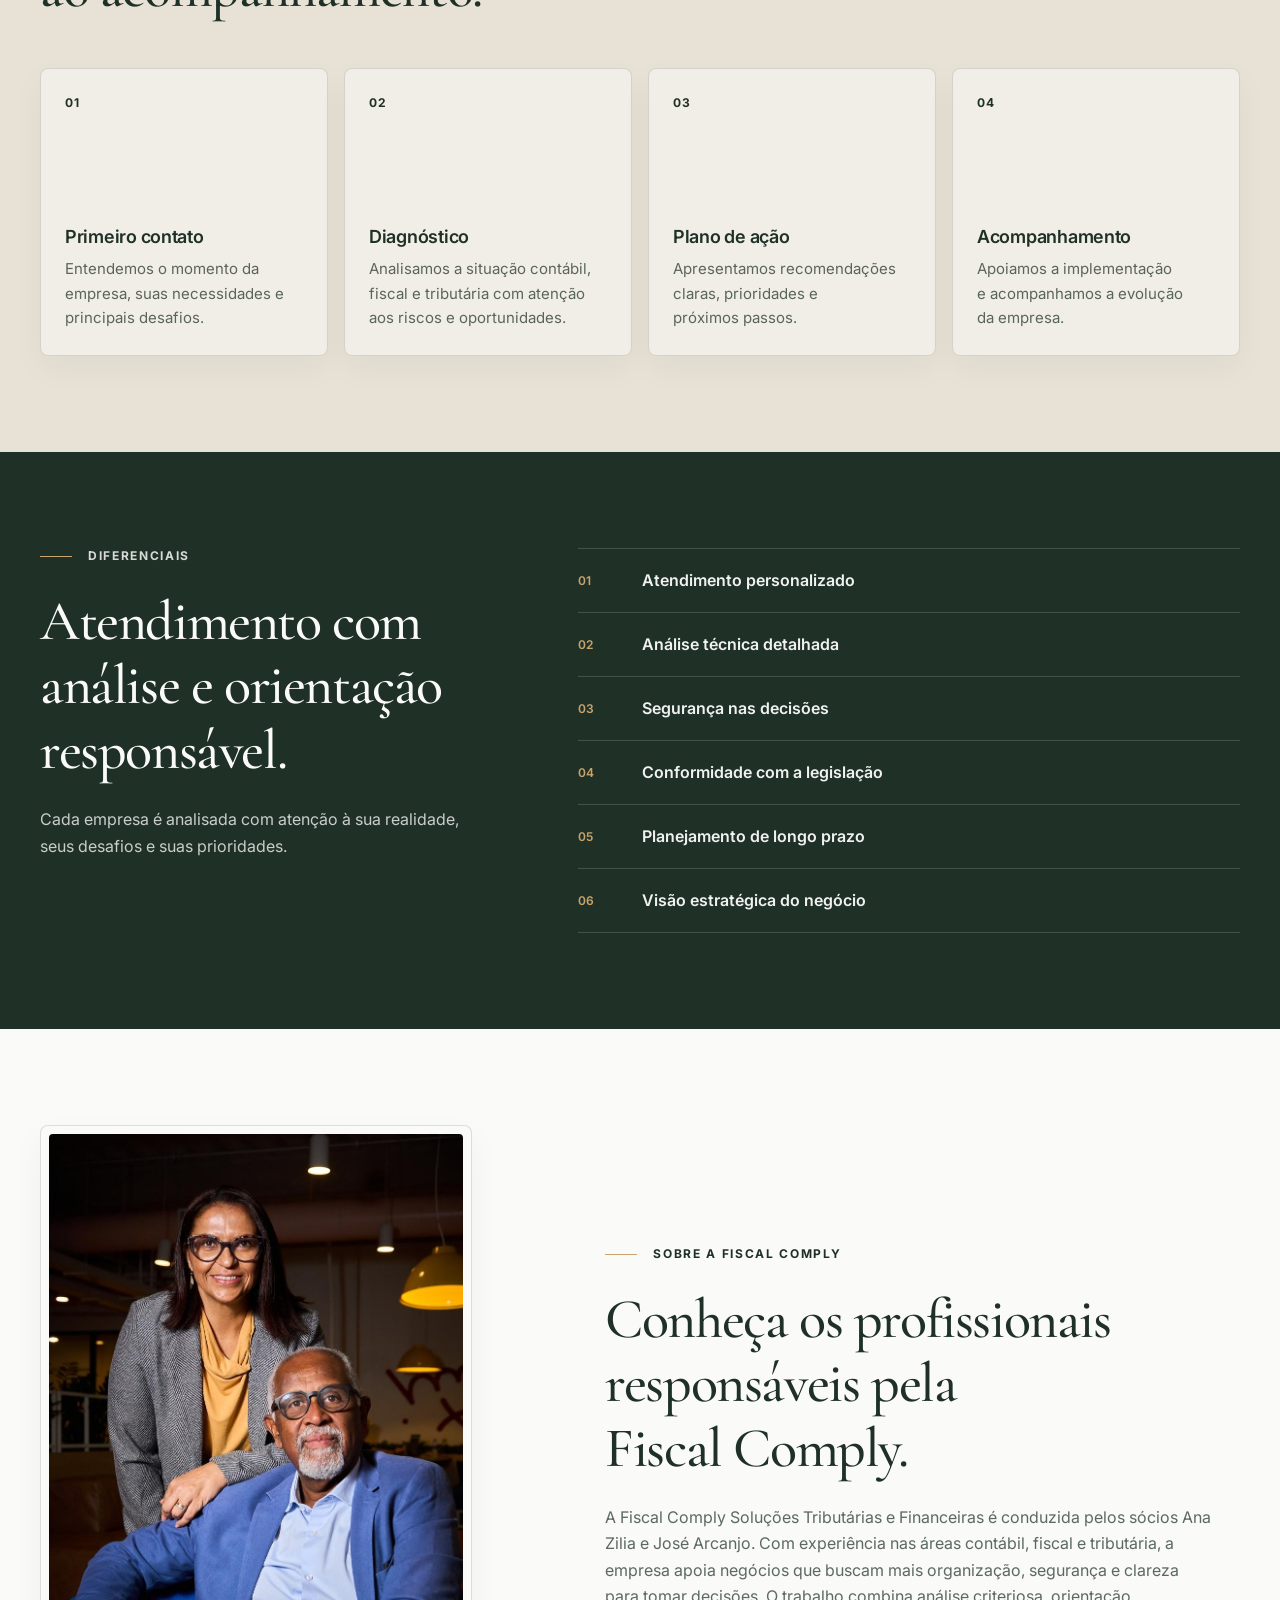
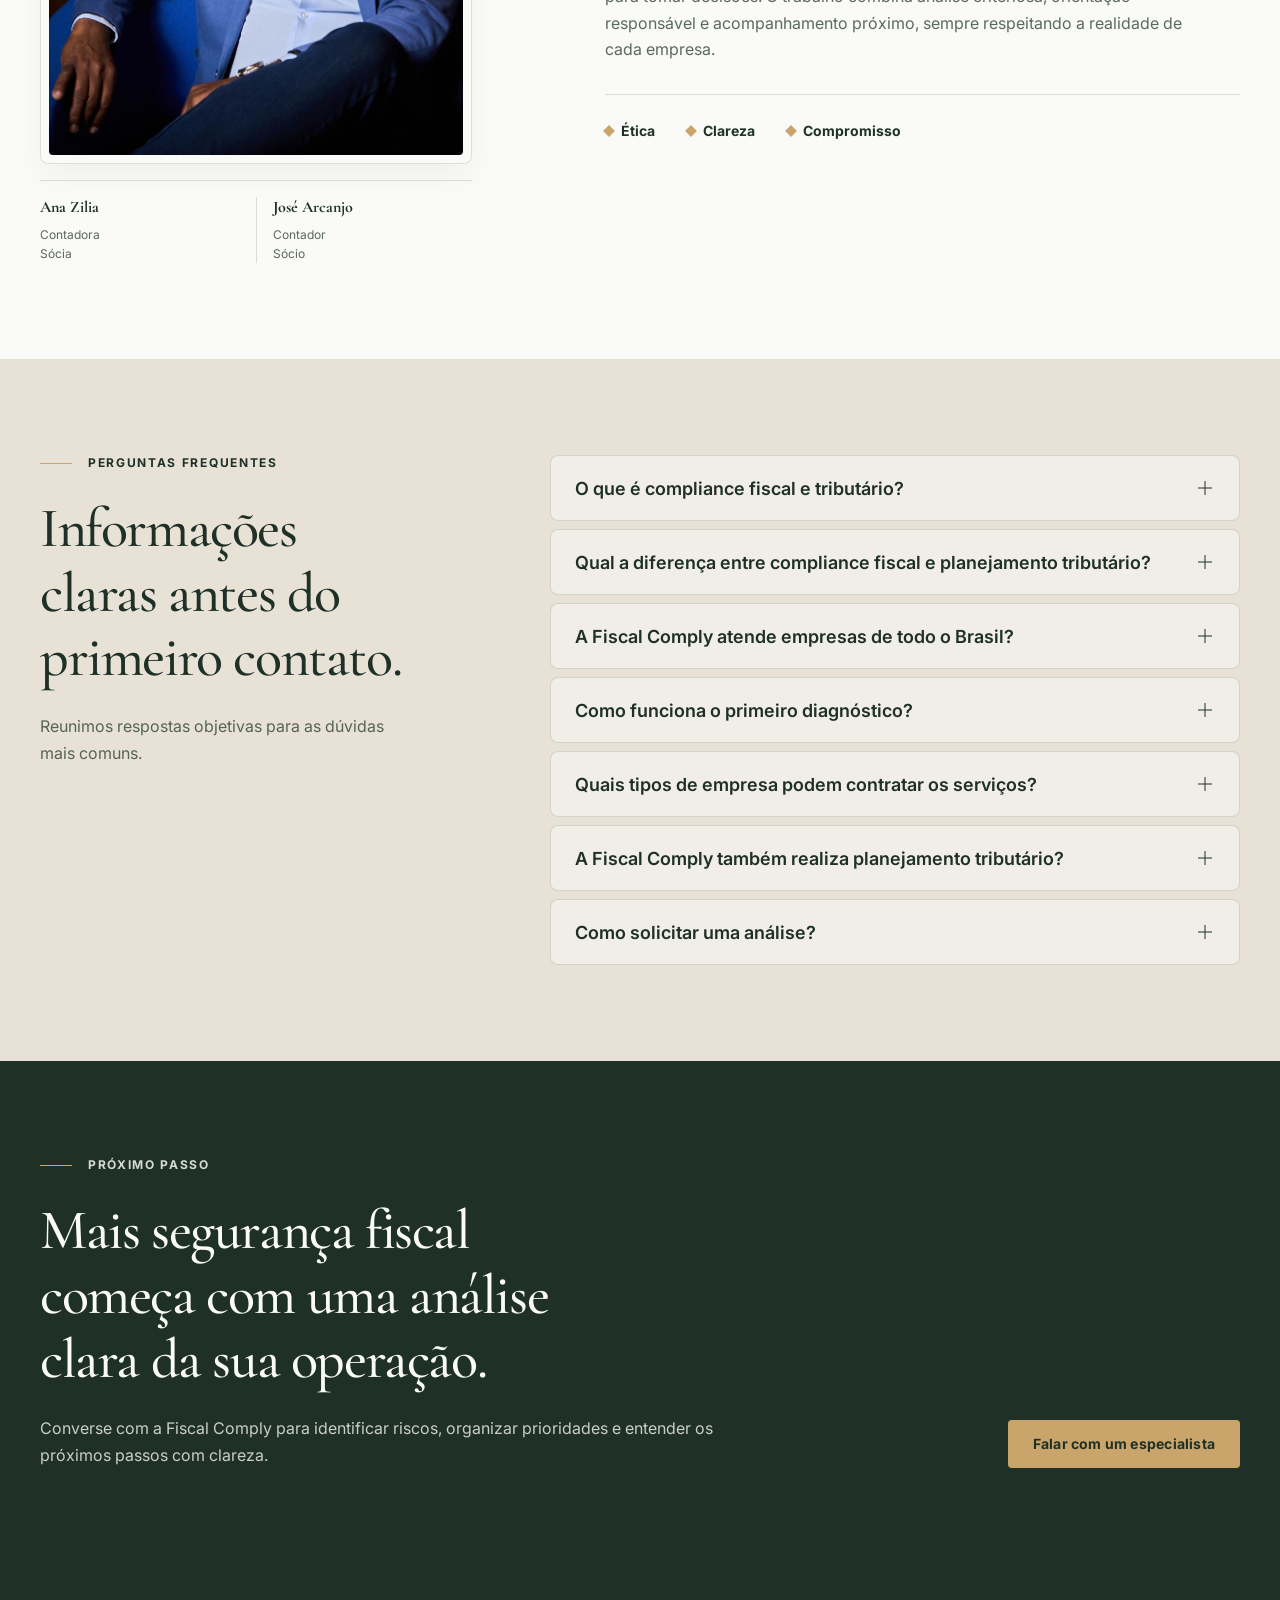
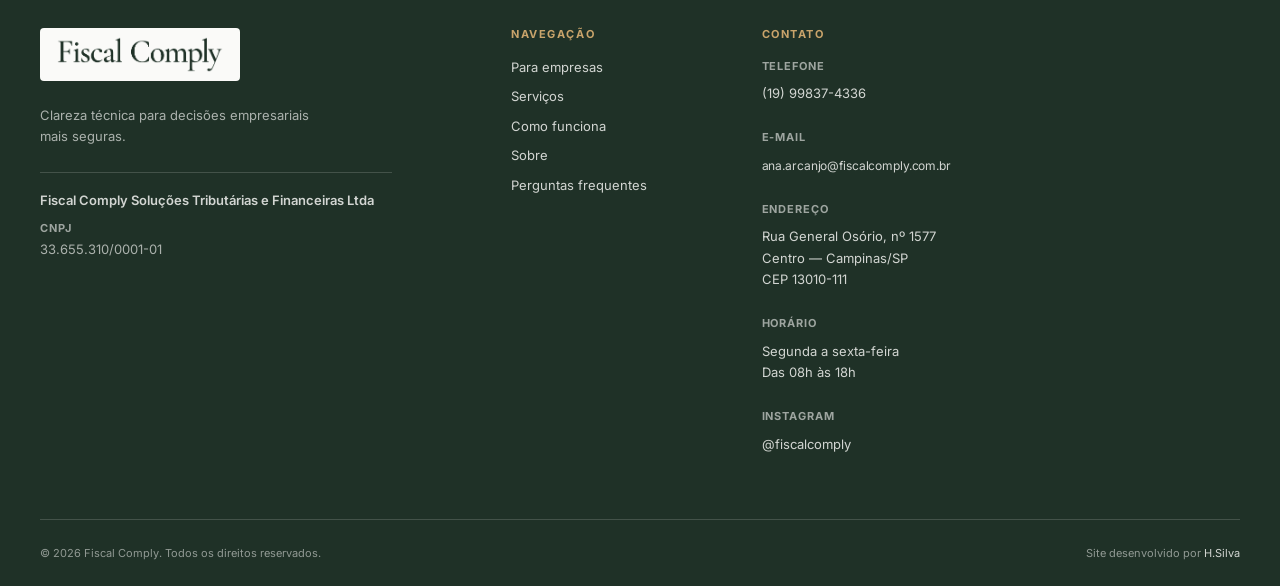
==== commit 33c8e1b8: "Separate informative NFS-e guide from six commercial service cards" ====
--- a/index.html
+++ b/index.html
@@ -301,9 +301,9 @@
                 </p>
               </div>
             </article>
-            <article class="service-card"><span class="service-number">07</span><div><h3><a href="/nfse-nacional-campinas/">Novo emissor NFS-e em Campinas</a></h3><p>Conheça as regras de novembro de 2026 e como solicitar orientação fiscal para sua empresa.</p></div></article>
             <article class="service-card"><span class="service-number">06</span><div><h3><a href="/consultoria-fiscal-campinas/">Consultoria Fiscal em Campinas</a></h3><p>Orientação sobre obrigações fiscais, riscos tributários e revisão de procedimentos para empresas.</p></div></article>
           </div>
+          <p style="margin-top:24px;max-width:760px;">Atualização para prestadores de serviços: <a href="/nfse-nacional-campinas/">entenda as novas regras da NFS-e Nacional em Campinas</a>, vigentes desde novembro de 2026 para empresas do Simples Nacional.</p>
         </div>
       </section>
 
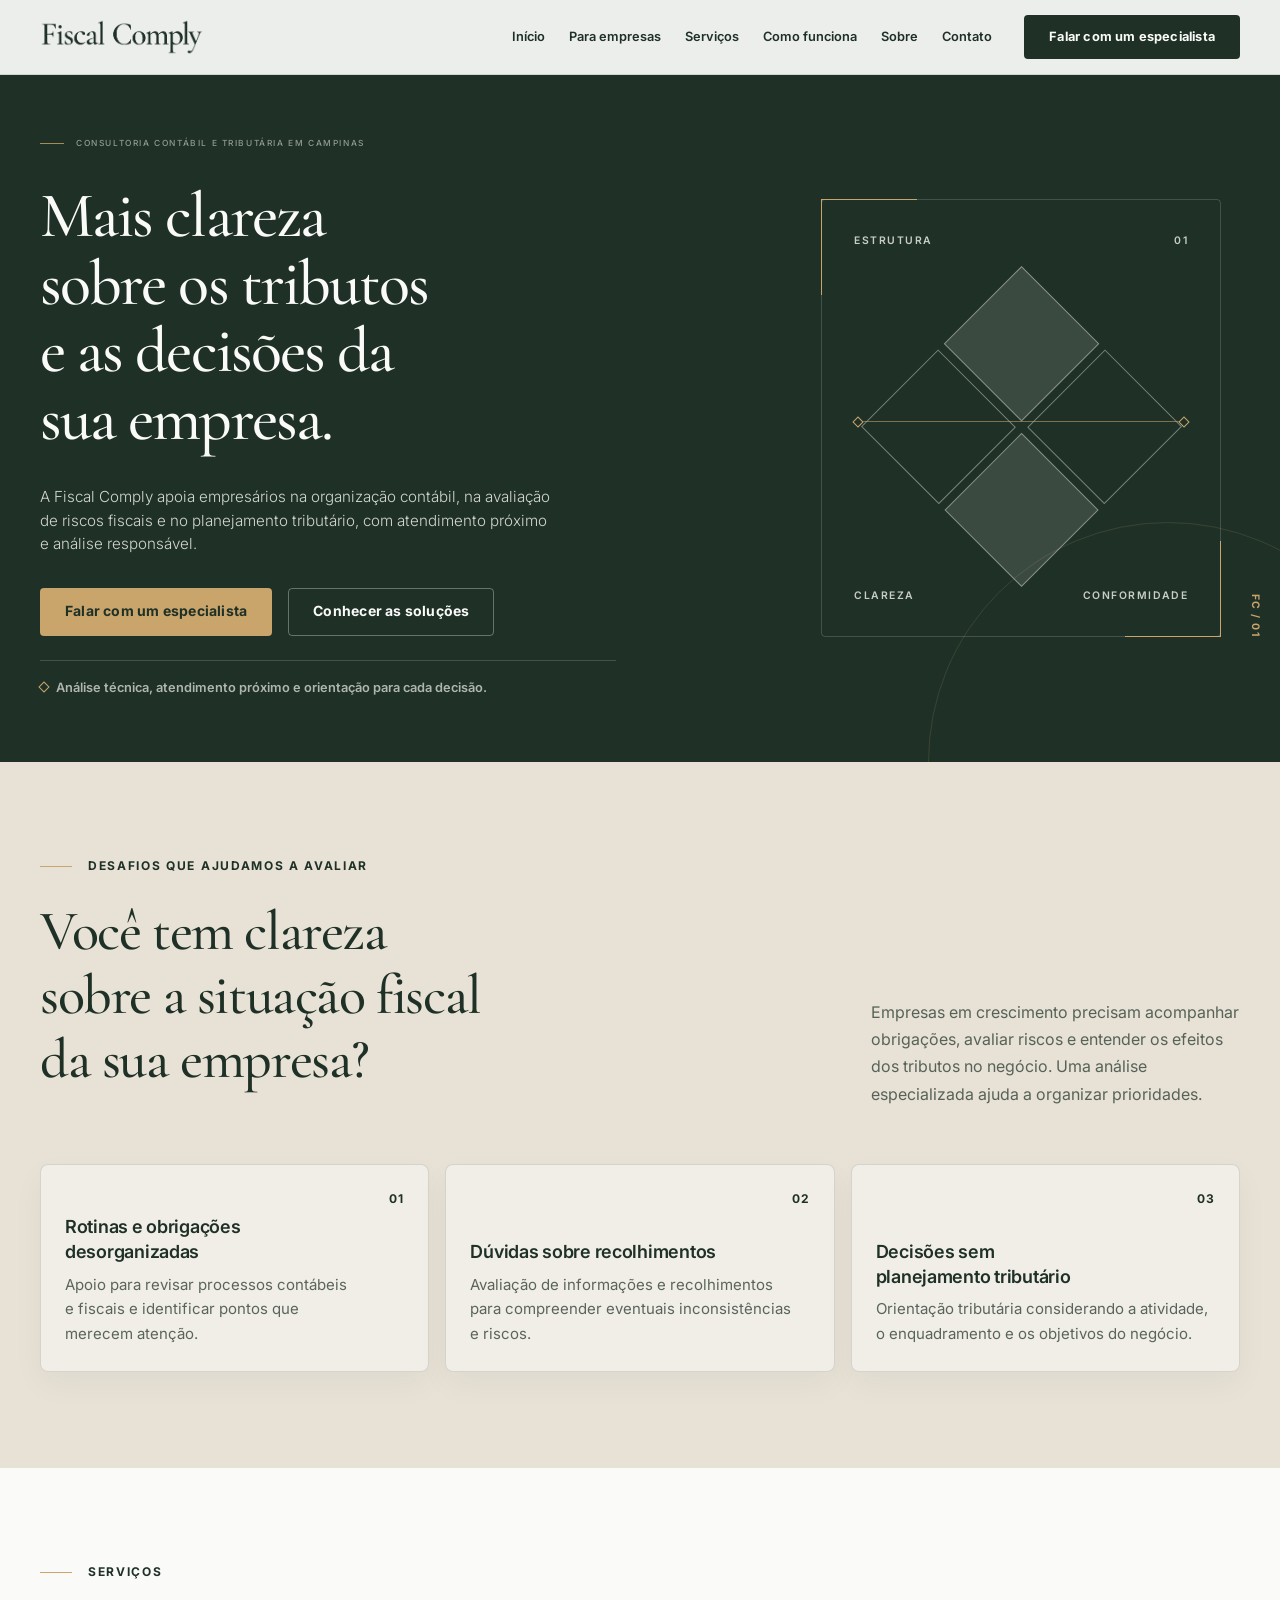
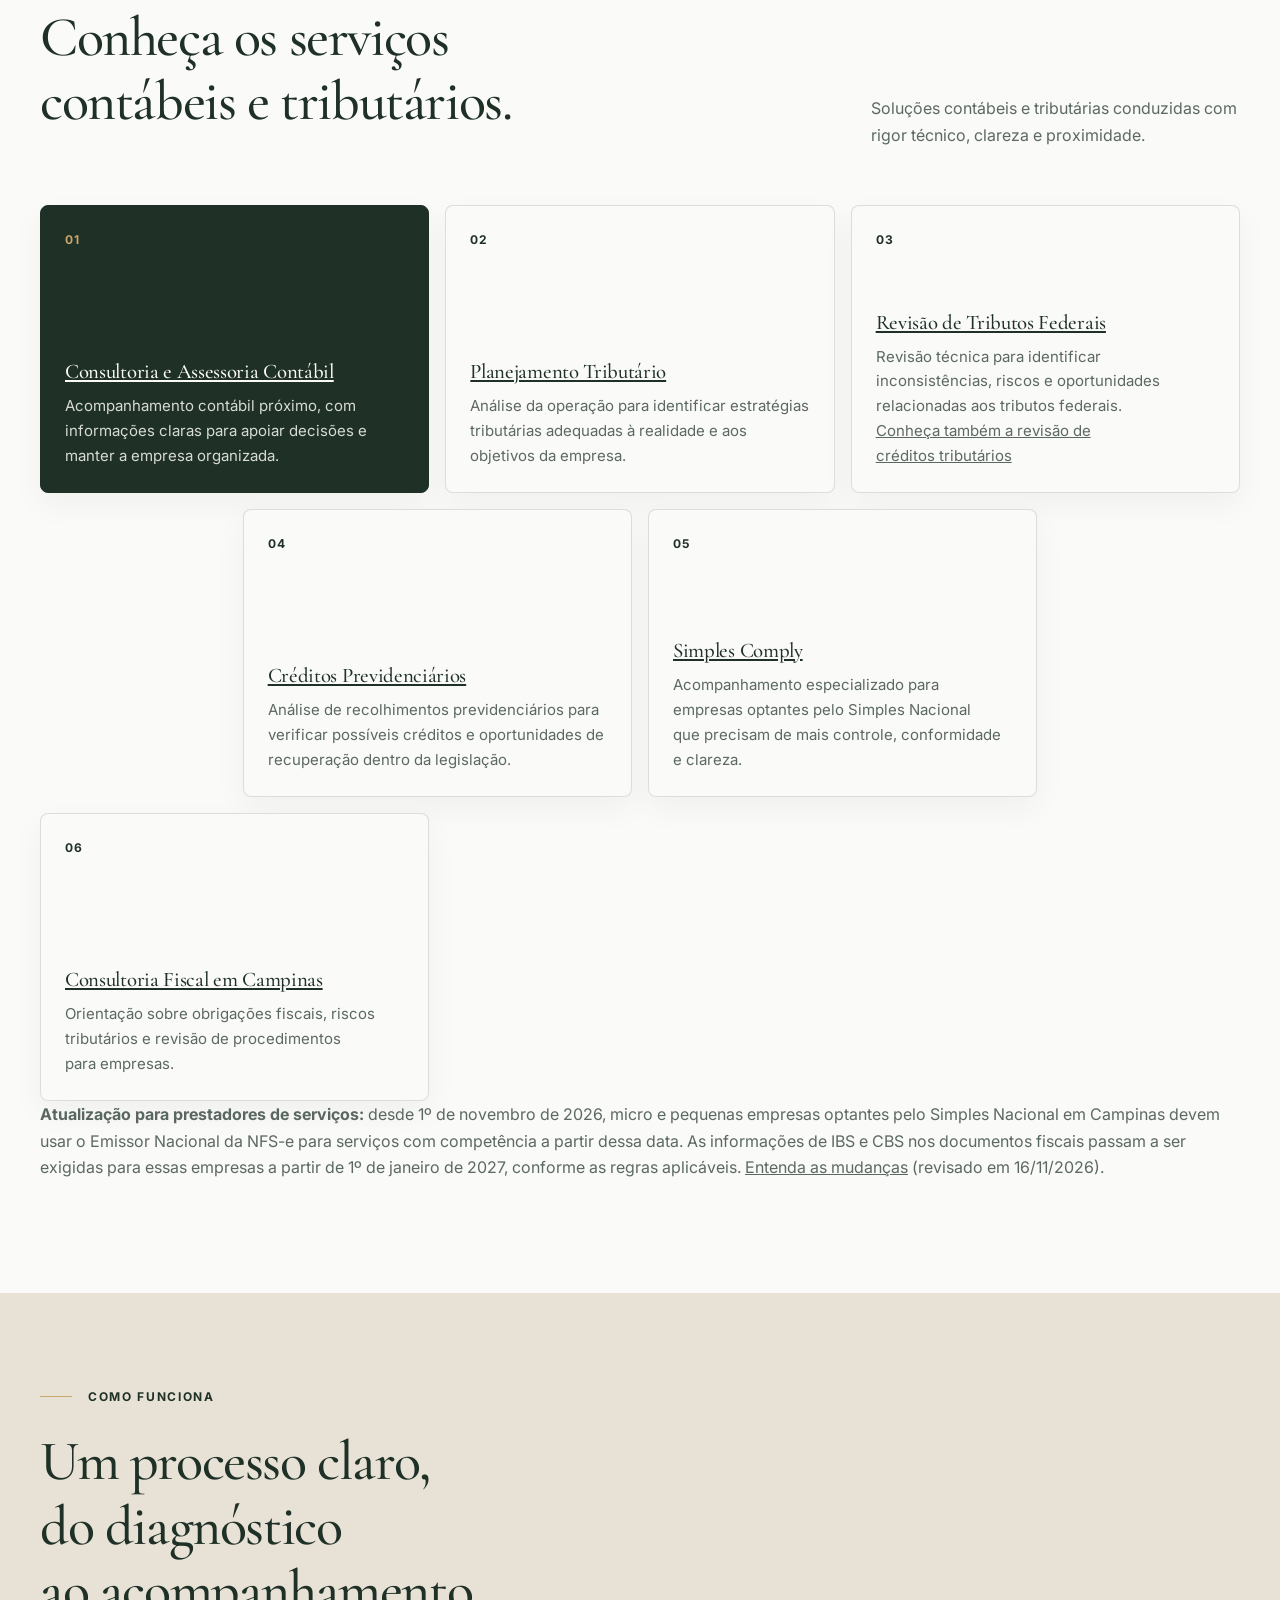
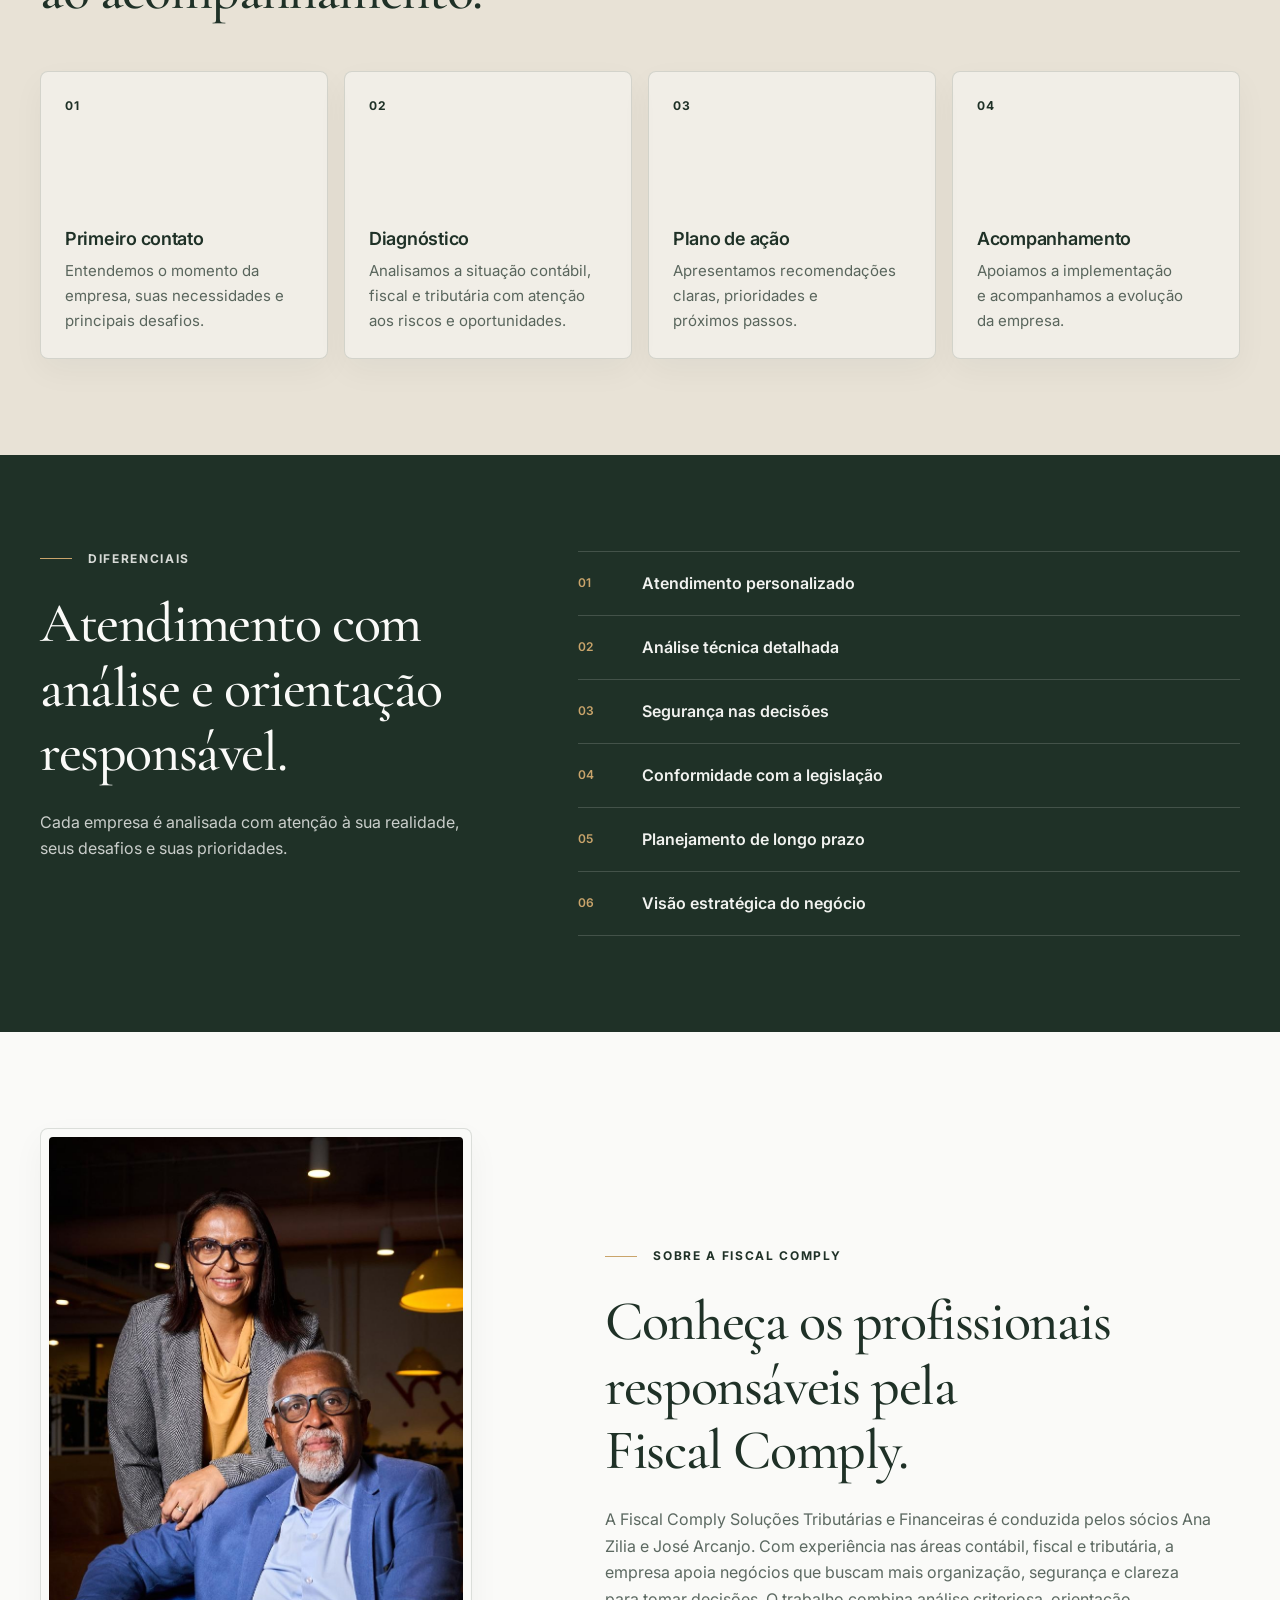
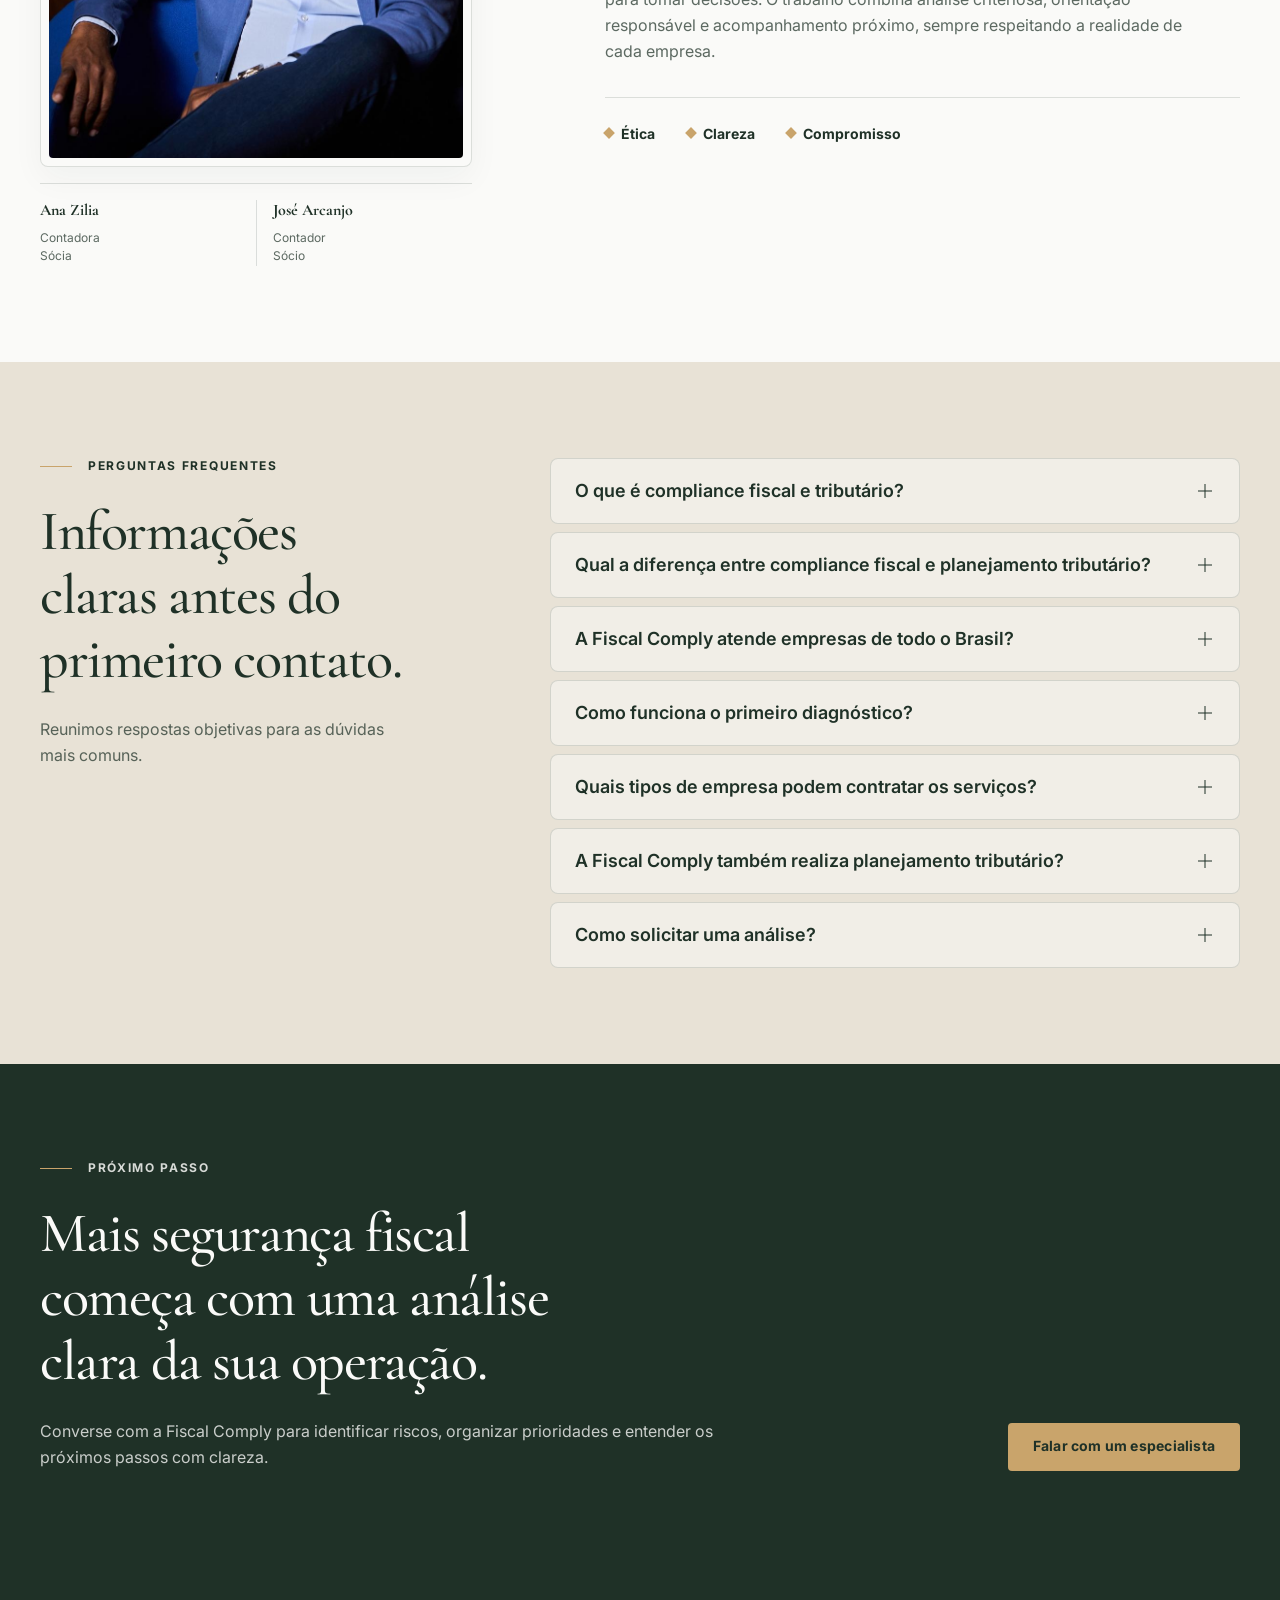
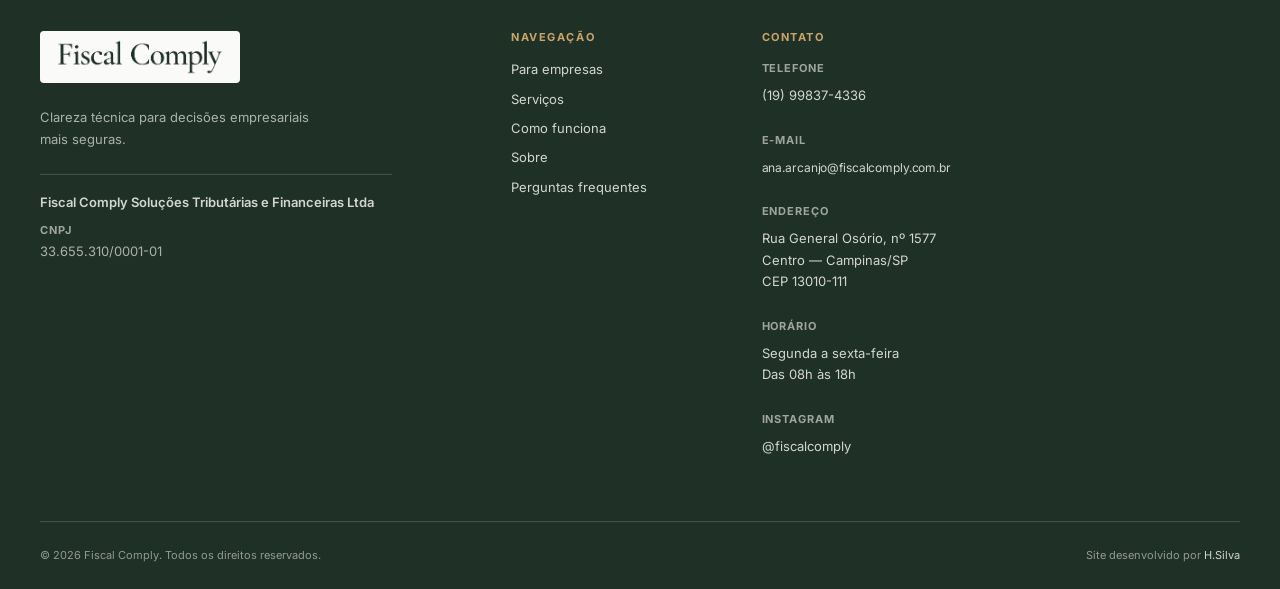
==== commit f587dc58: "Apply audited on-page SEO and markup corrections" ====
--- a/index.html
+++ b/index.html
@@ -9,20 +9,15 @@
       name="description"
       content="Consultoria contábil e tributária em Campinas para empresas que buscam organizar obrigações, avaliar riscos fiscais e planejar decisões."
     >
-    <meta
-      name="keywords"
-      content="consultoria tributária, planejamento tributário, contabilidade empresarial, consultoria fiscal, recuperação de créditos tributários, consultoria contábil"
-    >
-    <meta name="author" content="Fiscal Comply">
+<meta name="author" content="Fiscal Comply">
     <meta name="robots" content="index, follow">
     <link rel="canonical" href="https://fiscalcomply.com.br/">
 
     <meta name="theme-color" content="#1F3127">
-    <link rel="icon" href="assets/icons/favicon.ico" sizes="any">
-    <link rel="icon" type="image/png" sizes="32x32" href="assets/icons/favicon-32x32.png">
-    <!-- <link rel="icon" href="/assets/icons/favicon.png"> -->
-    <link rel="apple-touch-icon" sizes="180x180" href="assets/icons/apple-touch-icon.png">
-    <link rel="manifest" href="site.webmanifest">
+    <link rel="icon" href="/assets/icons/favicon.ico" sizes="any">
+    <link rel="icon" type="image/png" sizes="32x32" href="/assets/icons/favicon-32x32.png">
+    <link rel="apple-touch-icon" sizes="180x180" href="/assets/icons/apple-touch-icon.png">
+    <link rel="manifest" href="/site.webmanifest">
 
     <!-- Open Graph -->
     <meta property="og:type" content="website">
@@ -31,7 +26,7 @@
       property="og:description"
       content="Estratégia contábil e tributária para empresas que precisam crescer com segurança."
     >
-    <meta property="og:url" content="https://fiscalcomply.com.br">
+    <meta property="og:url" content="https://fiscalcomply.com.br/">
     <meta property="og:image" content="https://fiscalcomply.com.br/assets/images/og-image.jpg">
     <meta property="og:image:width" content="1200">
     <meta property="og:image:height" content="630">
@@ -50,7 +45,11 @@
     <script type="application/ld+json">
       {
         "@context": "https://schema.org",
-        "@type": "ProfessionalService",
+        "@type": "AccountingService",
+        "@id": "https://fiscalcomply.com.br/#organization",
+        "url": "https://fiscalcomply.com.br/",
+        "areaServed": { "@type": "City", "name": "Campinas" },
+        "knowsAbout": ["Contabilidade empresarial", "Consultoria fiscal", "Planejamento tributário", "Simples Nacional", "Revisão de tributos federais", "Créditos previdenciários", "NFS-e Nacional"],
         "name": "Fiscal Comply",
         "legalName": "Fiscal Comply Soluções Tributárias e Financeiras Ltda",
         "logo": "https://fiscalcomply.com.br/assets/logo/fiscal-comply-wordmark.png",
@@ -91,7 +90,7 @@
       href="https://fonts.googleapis.com/css2?family=Cormorant+Garamond:wght@400;500;600;700&amp;family=Inter:wght@400;500;600;700&amp;display=swap"
       rel="stylesheet"
     >
-    <link rel="stylesheet" href="style.css">
+    <link rel="stylesheet" href="/style.css">
   <script async src="https://www.googletagmanager.com/gtag/js?id=G-9L14ZY31L9"></script>
     <script>
       window.dataLayer = window.dataLayer || [];
@@ -108,7 +107,7 @@
         <a class="brand" href="#inicio" aria-label="Fiscal Comply — início">
           <img
             class="brand-wordmark"
-            src="assets/logo/fiscal-comply-wordmark.png"
+            src="/assets/logo/fiscal-comply-wordmark.png"
             alt="Fiscal Comply"
             width="742"
             height="163"
@@ -303,7 +302,7 @@
             </article>
             <article class="service-card"><span class="service-number">06</span><div><h3><a href="/consultoria-fiscal-campinas/">Consultoria Fiscal em Campinas</a></h3><p>Orientação sobre obrigações fiscais, riscos tributários e revisão de procedimentos para empresas.</p></div></article>
           </div>
-          <p style="margin-top:24px;max-width:760px;">Atualização para prestadores de serviços: <a href="/nfse-nacional-campinas/">entenda as novas regras da NFS-e Nacional em Campinas</a>, vigentes desde novembro de 2026 para empresas do Simples Nacional.</p>
+          <p class="update-note"><strong>Atualização para prestadores de serviços:</strong> desde 1º de novembro de 2026, micro e pequenas empresas optantes pelo Simples Nacional em Campinas devem usar o Emissor Nacional da NFS-e para serviços com competência a partir dessa data. As informações de IBS e CBS nos documentos fiscais passam a ser exigidas para essas empresas a partir de 1º de janeiro de 2027, conforme as regras aplicáveis. <a href="/nfse-nacional-campinas/">Entenda as mudanças</a> (revisado em <time datetime="2026-11-16">16/11/2026</time>).</p>
         </div>
       </section>
 
@@ -373,7 +372,7 @@
           <div class="about-visual">
             <figure class="about-photo">
               <img
-                src="assets/images/equipe-fiscal-comply.jpg"
+                src="/assets/images/equipe-fiscal-comply.jpg"
                 alt="Sócios Ana Zilia e José Arcanjo, da Fiscal Comply"
                 width="853"
                 height="1280"
@@ -570,7 +569,7 @@
           </div>
           <a
             class="button button-accent cta-button"
-            data-track-contact="whatsapp" href="https://wa.me/5519998374336?text=Olá,%20gostaria%20de%20solicitar%20uma%20análise%20para%20minha%20empresa."
+            data-track-contact="whatsapp" href="https://wa.me/5519998374336?text=Ol%C3%A1%2C%20gostaria%20de%20solicitar%20uma%20an%C3%A1lise%20para%20minha%20empresa."
             aria-label="Falar com um especialista pelo WhatsApp"
             target="_blank"
             rel="noopener noreferrer"
@@ -587,7 +586,7 @@
           <a class="brand brand-footer" href="#inicio" aria-label="Fiscal Comply — voltar ao início">
             <img
               class="brand-wordmark"
-              src="assets/logo/fiscal-comply-wordmark.png"
+              src="/assets/logo/fiscal-comply-wordmark.png"
               alt="Fiscal Comply"
               width="742"
               height="163"
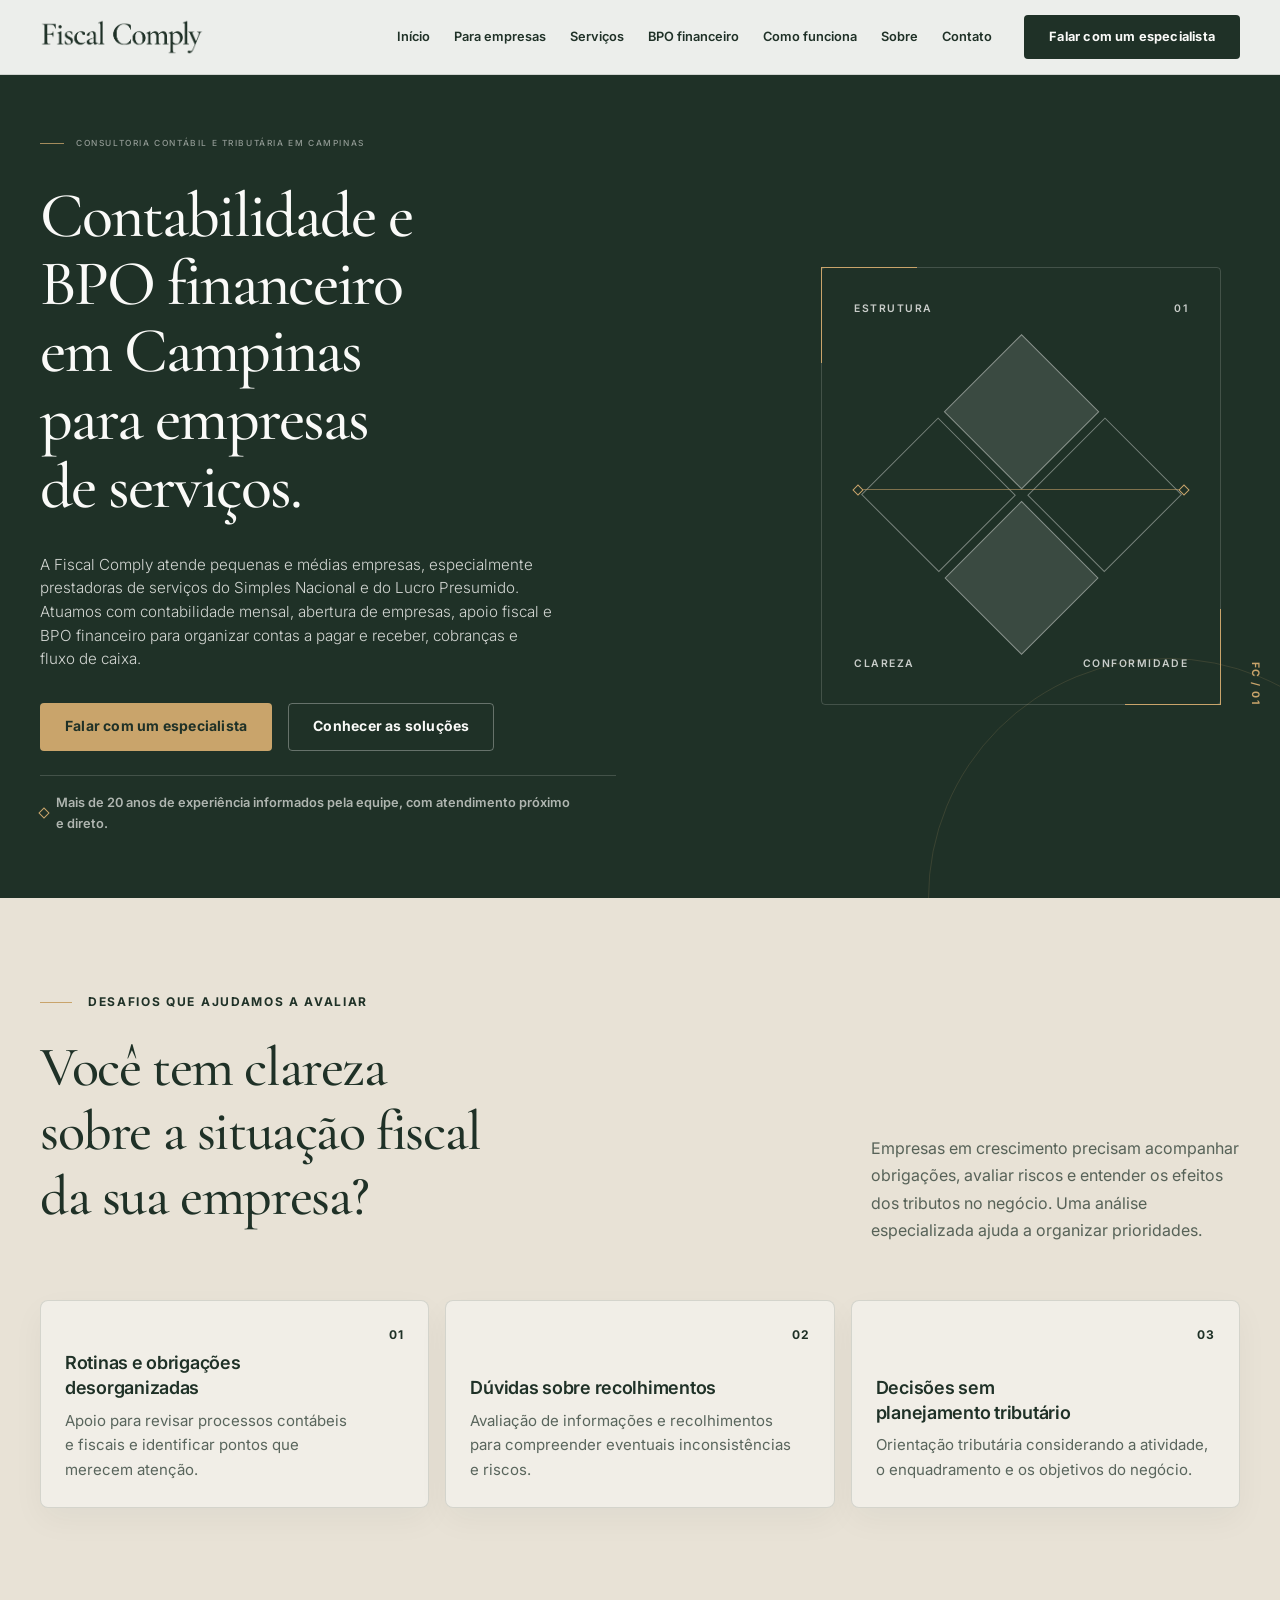
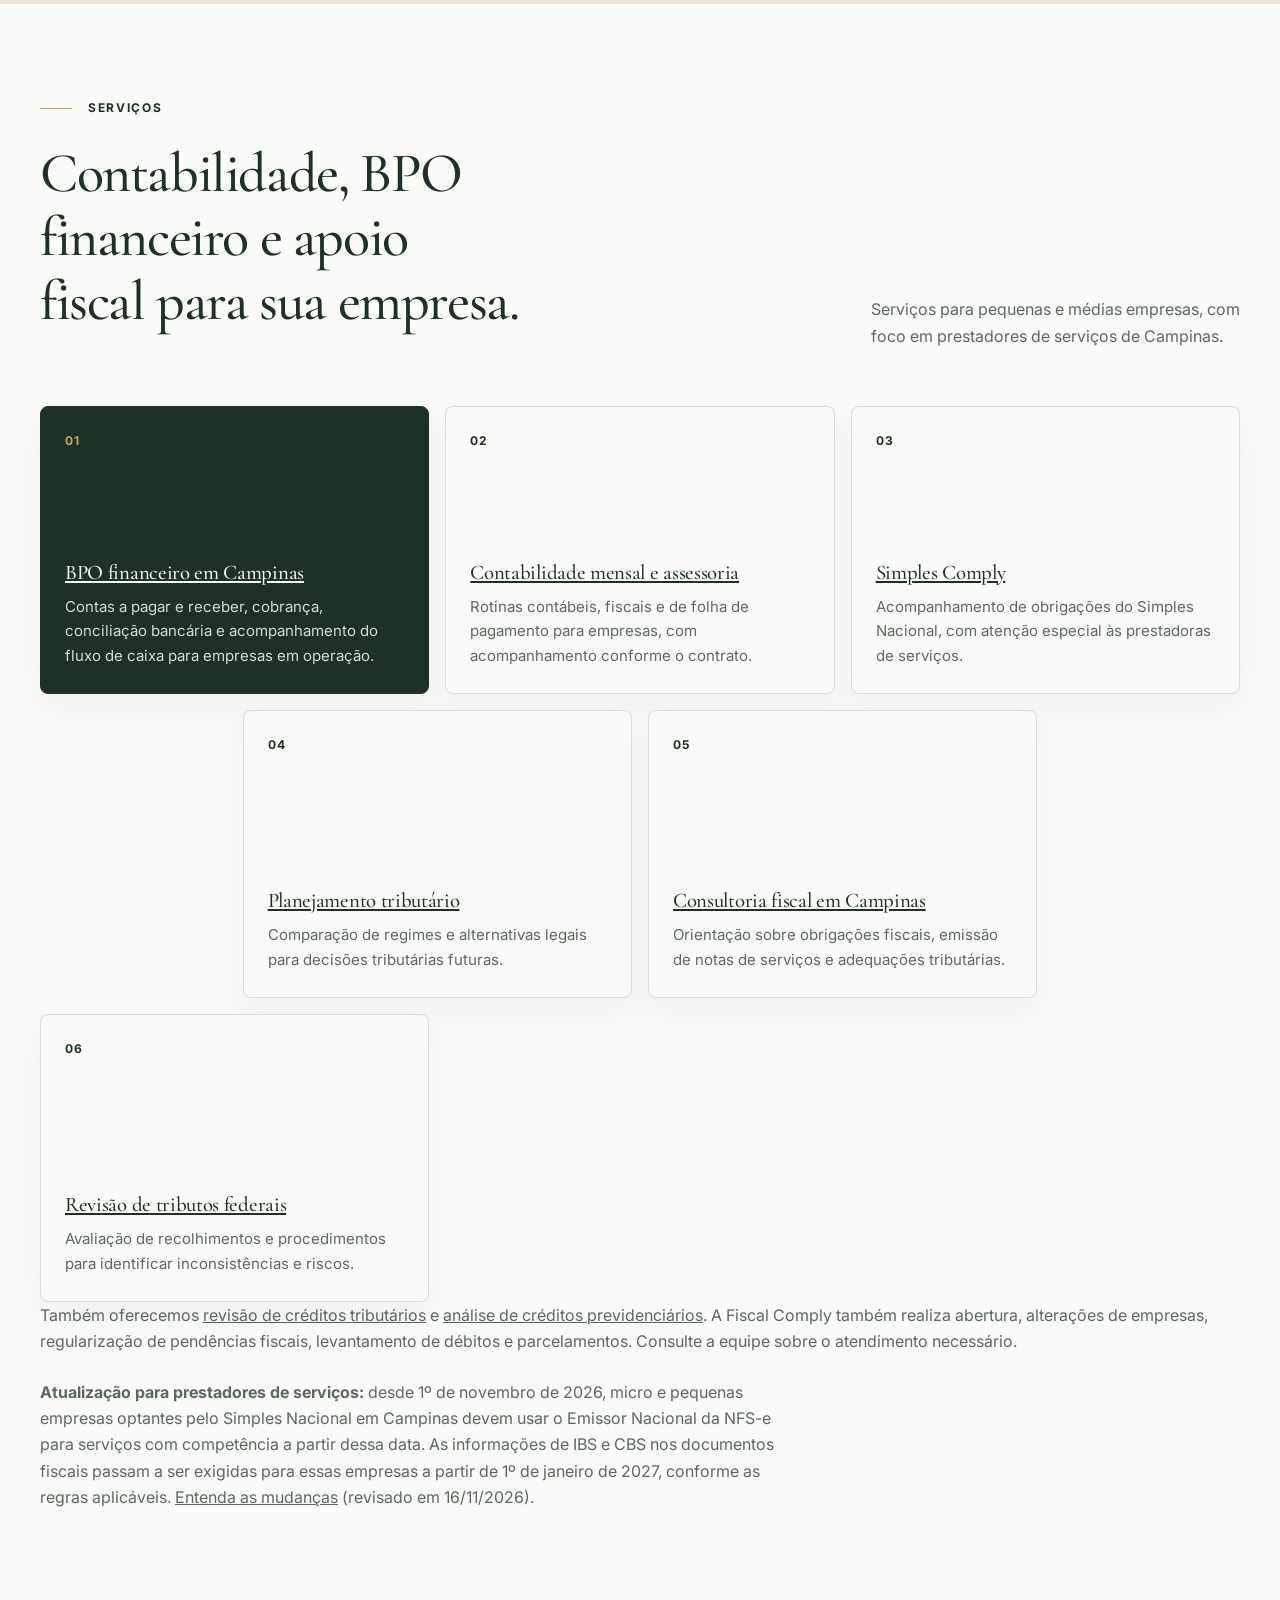
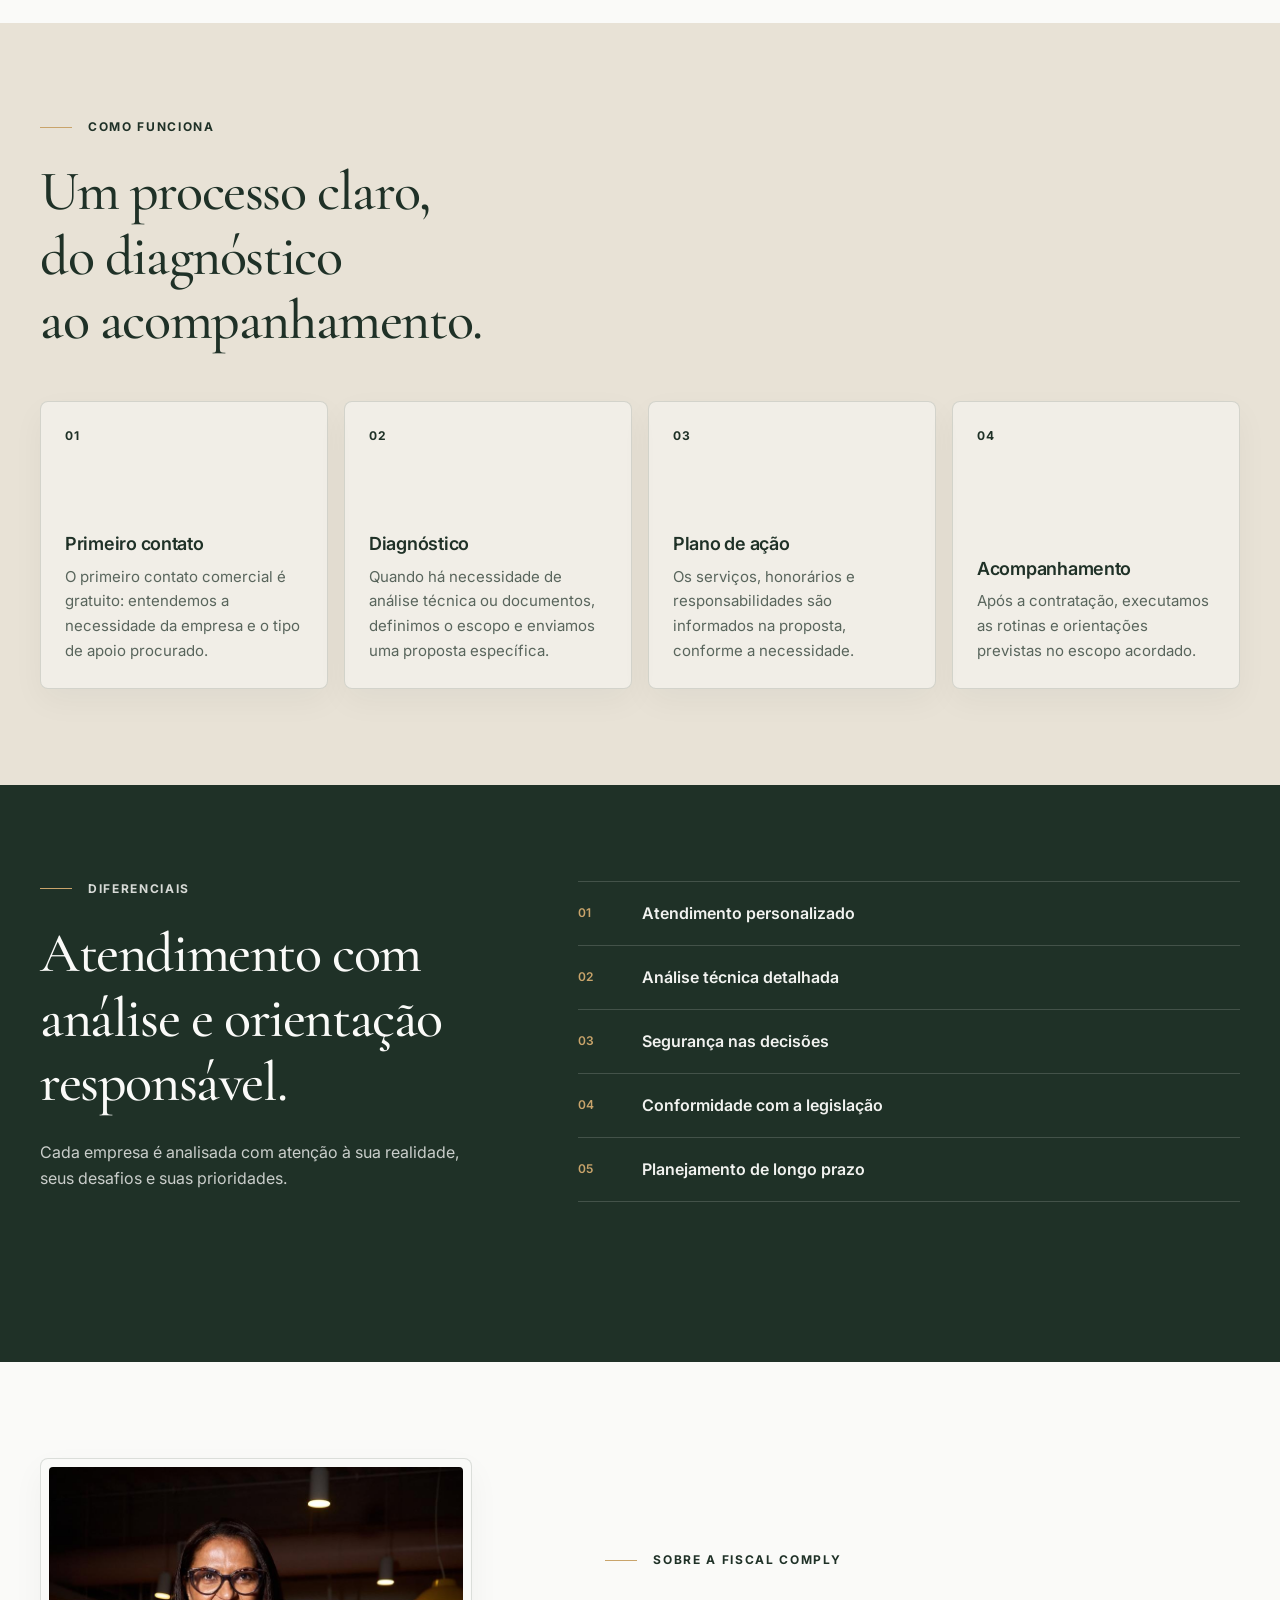
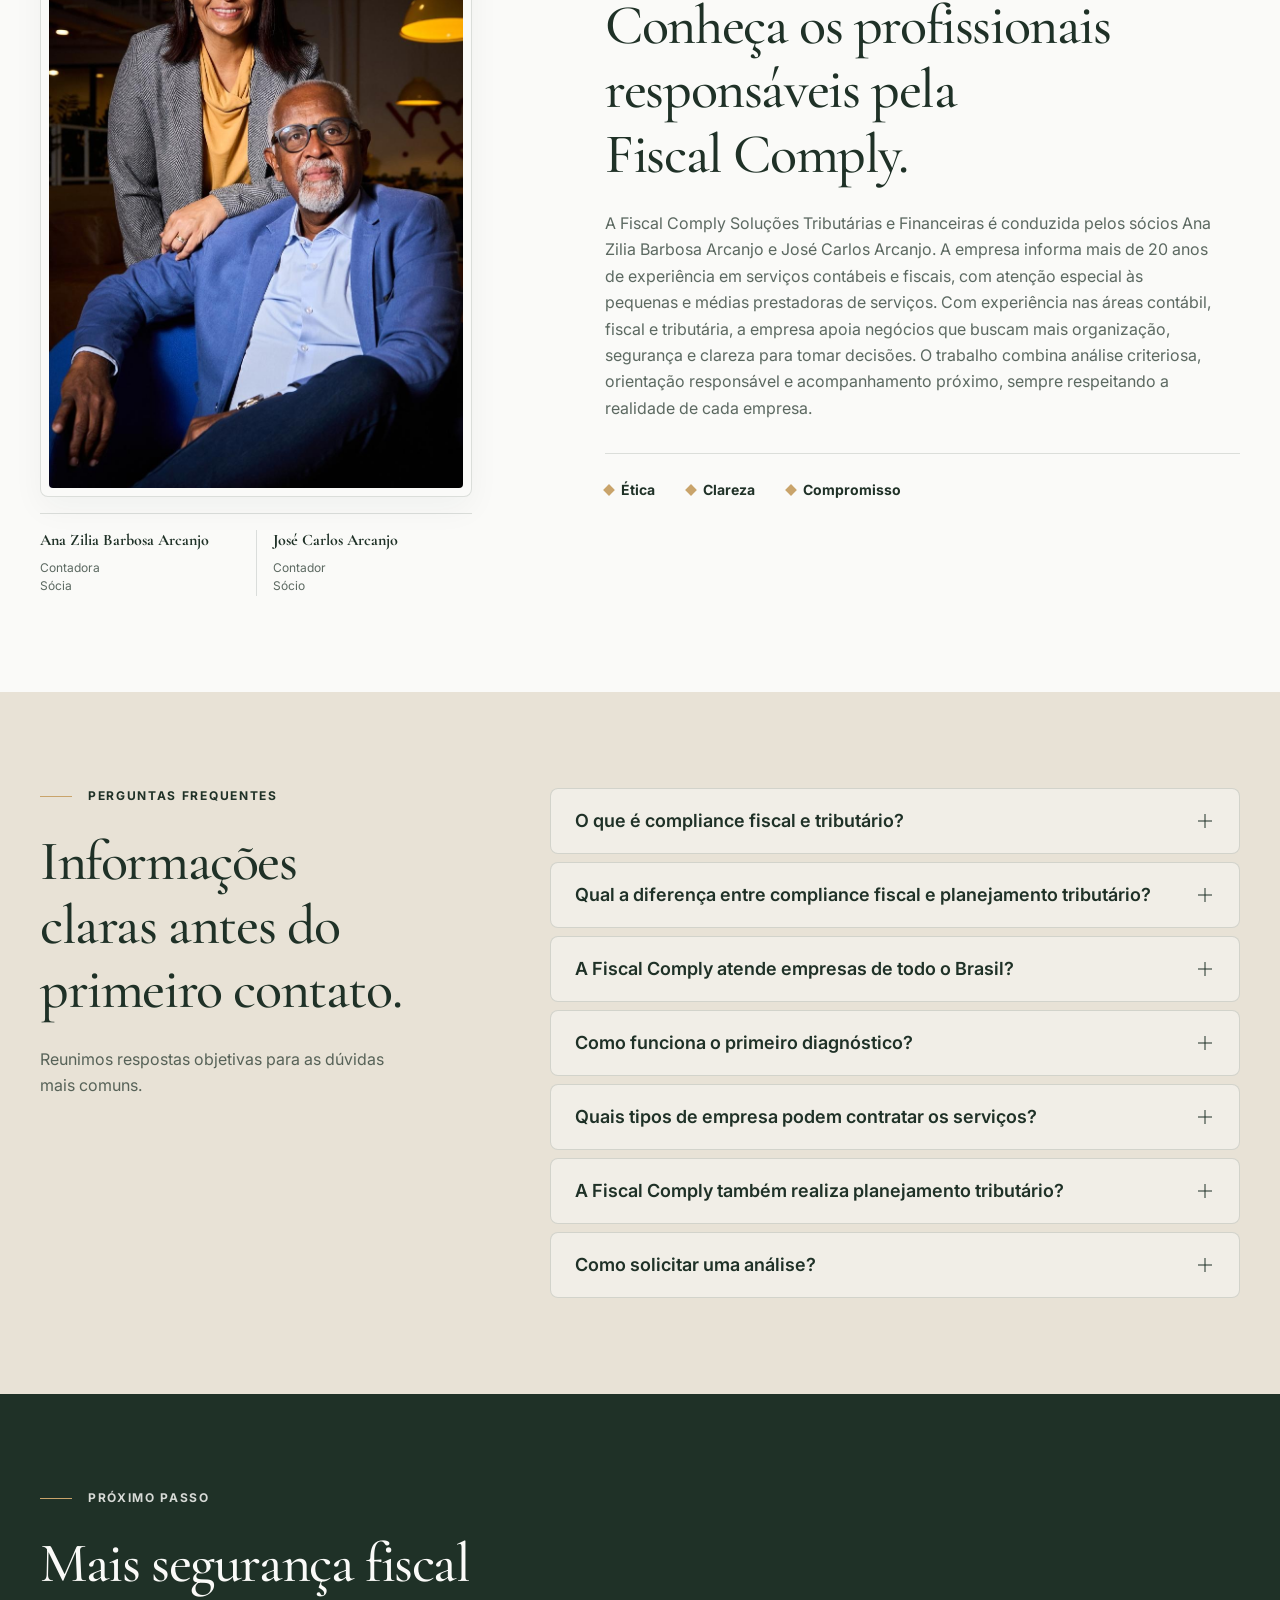
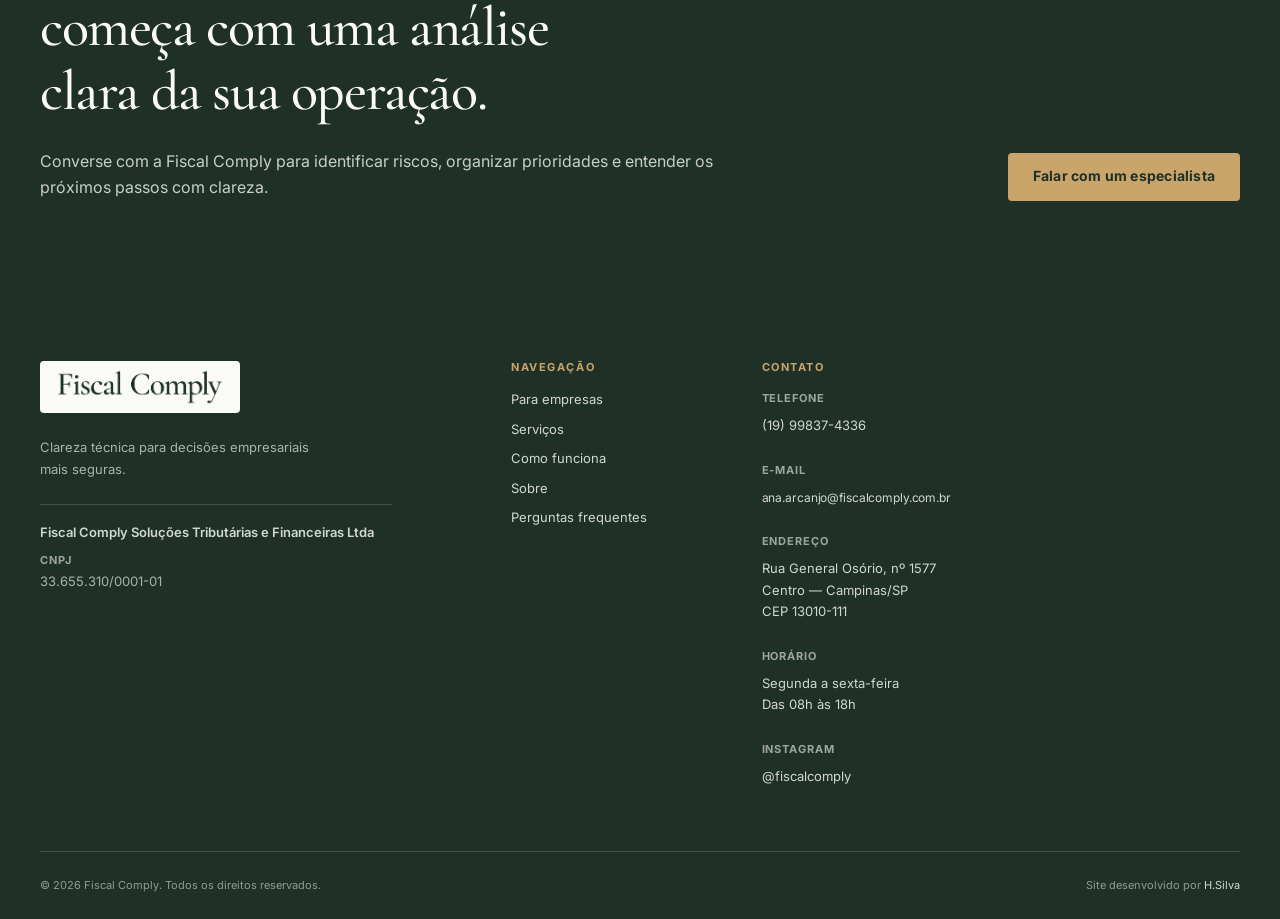
==== commit 66a21572: "Align site with Dona Ana confirmed commercial focus" ====
--- a/index.html
+++ b/index.html
@@ -7,7 +7,7 @@
     <title>Fiscal Comply | Consultoria Contábil e Tributária em Campinas</title>
     <meta
       name="description"
-      content="Consultoria contábil e tributária em Campinas para empresas que buscam organizar obrigações, avaliar riscos fiscais e planejar decisões."
+      content="Contabilidade mensal e BPO financeiro em Campinas para prestadoras de serviços. Abertura de empresas, rotinas fiscais, folha, contas a receber e fluxo de caixa."
     >
 <meta name="author" content="Fiscal Comply">
     <meta name="robots" content="index, follow">
@@ -49,13 +49,13 @@
         "@id": "https://fiscalcomply.com.br/#organization",
         "url": "https://fiscalcomply.com.br/",
         "areaServed": { "@type": "City", "name": "Campinas" },
-        "knowsAbout": ["Contabilidade empresarial", "Consultoria fiscal", "Planejamento tributário", "Simples Nacional", "Revisão de tributos federais", "Créditos previdenciários", "NFS-e Nacional"],
+        "knowsAbout": ["Contabilidade mensal", "BPO financeiro", "Abertura de empresas", "Simples Nacional", "Lucro Presumido", "Conciliação bancária", "Consultoria fiscal", "Planejamento tributário", "NFS-e Nacional"],
         "name": "Fiscal Comply",
         "legalName": "Fiscal Comply Soluções Tributárias e Financeiras Ltda",
         "logo": "https://fiscalcomply.com.br/assets/logo/fiscal-comply-wordmark.png",
         "image": "https://fiscalcomply.com.br/assets/images/og-image.jpg",
         "taxID": "33.655.310/0001-01",
-        "description": "Consultoria contábil, consultoria tributária e planejamento tributário em Campinas/SP.",
+        "description": "Contabilidade mensal, BPO financeiro, abertura de empresas e orientação tributária para pequenas e médias empresas em Campinas.",
         "telephone": "+55 19 99837-4336",
         "email": "ana.arcanjo@fiscalcomply.com.br",
         "sameAs": [
@@ -132,6 +132,7 @@
             <li><a href="#inicio">Início</a></li>
             <li><a href="#empresas">Para empresas</a></li>
             <li><a href="#servicos">Serviços</a></li>
+            <li><a href="/bpo-financeiro-campinas/">BPO financeiro</a></li>
             <li><a href="#como-funciona">Como funciona</a></li>
             <li><a href="#sobre">Sobre</a></li>
             <li><a href="#contato">Contato</a></li>
@@ -154,9 +155,9 @@
         <div class="container hero-grid">
           <div class="hero-content">
             <p class="eyebrow eyebrow-light">Consultoria contábil e tributária em Campinas</p>
-            <h1>Mais clareza sobre os tributos e as decisões da sua empresa.</h1>
+            <h1>Contabilidade e BPO financeiro em Campinas para empresas de serviços.</h1>
             <p class="hero-description">
-              A Fiscal Comply apoia empresários na organização contábil, na avaliação de riscos fiscais e no planejamento tributário, com atendimento próximo e análise responsável.
+              A Fiscal Comply atende pequenas e médias empresas, especialmente prestadoras de serviços do Simples Nacional e do Lucro Presumido. Atuamos com contabilidade mensal, abertura de empresas, apoio fiscal e BPO financeiro para organizar contas a pagar e receber, cobranças e fluxo de caixa.
             </p>
             <div class="hero-actions">
               <a
@@ -172,7 +173,7 @@
             </div>
             <p class="trust-line">
               <span aria-hidden="true"></span>
-              Análise técnica, atendimento próximo e orientação para cada decisão.
+              Mais de 20 anos de experiência informados pela equipe, com atendimento próximo e direto.
             </p>
           </div>
 
@@ -240,68 +241,22 @@
           <div class="section-heading services-heading">
             <div>
               <p class="eyebrow">Serviços</p>
-              <h2>Conheça os serviços contábeis e tributários.</h2>
+              <h2>Contabilidade, BPO financeiro e apoio fiscal para sua empresa.</h2>
             </div>
             <p>
-              Soluções contábeis e tributárias conduzidas com rigor técnico, clareza e proximidade.
+              Serviços para pequenas e médias empresas, com foco em prestadores de serviços de Campinas.
             </p>
           </div>
 
           <div class="services-grid">
-            
-            <article class="service-card service-card-featured">
-              <span class="service-number">01</span>
-              <div>
-                <h3><a href="/consultoria-e-assessoria-contabil/">Consultoria e Assessoria Contábil</a></h3>
-                <p>
-                  Acompanhamento contábil próximo, com informações claras para apoiar decisões e manter a empresa
-                  organizada.
-                </p>
-              </div>
-            </article>
-            <article class="service-card">
-              <span class="service-number">02</span>
-              <div>
-                <h3><a href="/planejamento-tributario/">Planejamento Tributário</a></h3>
-                <p>
-                  Análise da operação para identificar estratégias tributárias adequadas à realidade e aos objetivos
-                  da empresa.
-                </p>
-              </div>
-            </article>
-            <article class="service-card">
-              <span class="service-number">03</span>
-              <div>
-                <h3><a href="/revisao-de-tributos-federais/">Revisão de Tributos Federais</a></h3>
-                <p>
-                  Revisão técnica para identificar inconsistências, riscos e oportunidades relacionadas aos tributos
-                  federais.
-                </p>
-                <p><a href="/revisao-de-creditos-tributarios/">Conheça também a revisão de créditos tributários</a></p>
-              </div>
-            </article>
-            <article class="service-card">
-              <span class="service-number">04</span>
-              <div>
-                <h3><a href="/creditos-previdenciarios/">Créditos Previdenciários</a></h3>
-                <p>
-                  Análise de recolhimentos previdenciários para verificar possíveis créditos e oportunidades de
-                  recuperação dentro da legislação.
-                </p>
-              </div>
-            </article>
-            <article class="service-card">
-              <span class="service-number">05</span>
-              <div>
-                <h3><a href="/simples-comply/">Simples Comply</a></h3>
-                <p>
-                  Acompanhamento especializado para empresas optantes pelo Simples Nacional que precisam de mais
-                  controle, conformidade e clareza.
-                </p>
-              </div>
-            </article>
-            <article class="service-card"><span class="service-number">06</span><div><h3><a href="/consultoria-fiscal-campinas/">Consultoria Fiscal em Campinas</a></h3><p>Orientação sobre obrigações fiscais, riscos tributários e revisão de procedimentos para empresas.</p></div></article>
-          </div>
+            <article class="service-card service-card-featured"><span class="service-number">01</span><div><h3><a href="/bpo-financeiro-campinas/">BPO financeiro em Campinas</a></h3><p>Contas a pagar e receber, cobrança, conciliação bancária e acompanhamento do fluxo de caixa para empresas em operação.</p></div></article>
+            <article class="service-card"><span class="service-number">02</span><div><h3><a href="/consultoria-e-assessoria-contabil/">Contabilidade mensal e assessoria</a></h3><p>Rotinas contábeis, fiscais e de folha de pagamento para empresas, com acompanhamento conforme o contrato.</p></div></article>
+            <article class="service-card"><span class="service-number">03</span><div><h3><a href="/simples-comply/">Simples Comply</a></h3><p>Acompanhamento de obrigações do Simples Nacional, com atenção especial às prestadoras de serviços.</p></div></article>
+            <article class="service-card"><span class="service-number">04</span><div><h3><a href="/planejamento-tributario/">Planejamento tributário</a></h3><p>Comparação de regimes e alternativas legais para decisões tributárias futuras.</p></div></article>
+            <article class="service-card"><span class="service-number">05</span><div><h3><a href="/consultoria-fiscal-campinas/">Consultoria fiscal em Campinas</a></h3><p>Orientação sobre obrigações fiscais, emissão de notas de serviços e adequações tributárias.</p></div></article>
+            <article class="service-card"><span class="service-number">06</span><div><h3><a href="/revisao-de-tributos-federais/">Revisão de tributos federais</a></h3><p>Avaliação de recolhimentos e procedimentos para identificar inconsistências e riscos.</p></div></article>
+          </div>
+          <p class="additional-services">Também oferecemos <a href="/revisao-de-creditos-tributarios/">revisão de créditos tributários</a> e <a href="/creditos-previdenciarios/">análise de créditos previdenciários</a>. A Fiscal Comply também realiza abertura, alterações de empresas, regularização de pendências fiscais, levantamento de débitos e parcelamentos. Consulte a equipe sobre o atendimento necessário.</p>
           <p class="update-note"><strong>Atualização para prestadores de serviços:</strong> desde 1º de novembro de 2026, micro e pequenas empresas optantes pelo Simples Nacional em Campinas devem usar o Emissor Nacional da NFS-e para serviços com competência a partir dessa data. As informações de IBS e CBS nos documentos fiscais passam a ser exigidas para essas empresas a partir de 1º de janeiro de 2027, conforme as regras aplicáveis. <a href="/nfse-nacional-campinas/">Entenda as mudanças</a> (revisado em <time datetime="2026-11-16">16/11/2026</time>).</p>
         </div>
       </section>
@@ -318,28 +273,28 @@
               <span class="step-number">01</span>
               <div>
                 <h3>Primeiro contato</h3>
-                <p>Entendemos o momento da empresa, suas necessidades e principais desafios.</p>
+                <p>O primeiro contato comercial é gratuito: entendemos a necessidade da empresa e o tipo de apoio procurado.</p>
               </div>
             </li>
             <li class="process-step">
               <span class="step-number">02</span>
               <div>
                 <h3>Diagnóstico</h3>
-                <p>Analisamos a situação contábil, fiscal e tributária com atenção aos riscos e oportunidades.</p>
+                <p>Quando há necessidade de análise técnica ou documentos, definimos o escopo e enviamos uma proposta específica.</p>
               </div>
             </li>
             <li class="process-step">
               <span class="step-number">03</span>
               <div>
                 <h3>Plano de ação</h3>
-                <p>Apresentamos recomendações claras, prioridades e próximos passos.</p>
+                <p>Os serviços, honorários e responsabilidades são informados na proposta, conforme a necessidade.</p>
               </div>
             </li>
             <li class="process-step">
               <span class="step-number">04</span>
               <div>
                 <h3>Acompanhamento</h3>
-                <p>Apoiamos a implementação e acompanhamos a evolução da empresa.</p>
+                <p>Após a contratação, executamos as rotinas e orientações previstas no escopo acordado.</p>
               </div>
             </li>
           </ol>
@@ -373,7 +328,7 @@
             <figure class="about-photo">
               <img
                 src="/assets/images/equipe-fiscal-comply.jpg"
-                alt="Sócios Ana Zilia e José Arcanjo, da Fiscal Comply"
+                alt="Sócios Ana Zilia Barbosa Arcanjo e José Carlos Arcanjo, da Fiscal Comply"
                 width="853"
                 height="1280"
                 loading="lazy"
@@ -382,12 +337,12 @@
             </figure>
             <div class="partners" aria-label="Sócios da Fiscal Comply">
               <div class="partner">
-                <strong>Ana Zilia</strong>
+                <strong>Ana Zilia Barbosa Arcanjo</strong>
                 <span>Contadora</span>
                 <span>Sócia</span>
               </div>
               <div class="partner">
-                <strong>José Arcanjo</strong>
+                <strong>José Carlos Arcanjo</strong>
                 <span>Contador</span>
                 <span>Sócio</span>
               </div>
@@ -398,7 +353,7 @@
             <p class="eyebrow">Sobre a Fiscal Comply</p>
             <h2>Conheça os profissionais responsáveis pela Fiscal Comply.</h2>
             <p>
-              A Fiscal Comply Soluções Tributárias e Financeiras é conduzida pelos sócios Ana Zilia e José Arcanjo.
+              A Fiscal Comply Soluções Tributárias e Financeiras é conduzida pelos sócios Ana Zilia Barbosa Arcanjo e José Carlos Arcanjo. A empresa informa mais de 20 anos de experiência em serviços contábeis e fiscais, com atenção especial às pequenas e médias prestadoras de serviços.
               Com experiência nas áreas contábil, fiscal e tributária, a empresa apoia negócios que buscam mais
               organização, segurança e clareza para tomar decisões. O trabalho combina análise criteriosa, orientação
               responsável e acompanhamento próximo, sempre respeitando a realidade de cada empresa.
--- a/style.css
+++ b/style.css
@@ -1609,3 +1609,6 @@
     transform: none;
   }
 }
+
+/* Atualização editorial com data de revisão e fontes verificáveis */
+.update-note{margin-top:24px;max-width:760px;line-height:1.65}.update-note strong{font-weight:700}.update-note time{white-space:nowrap}
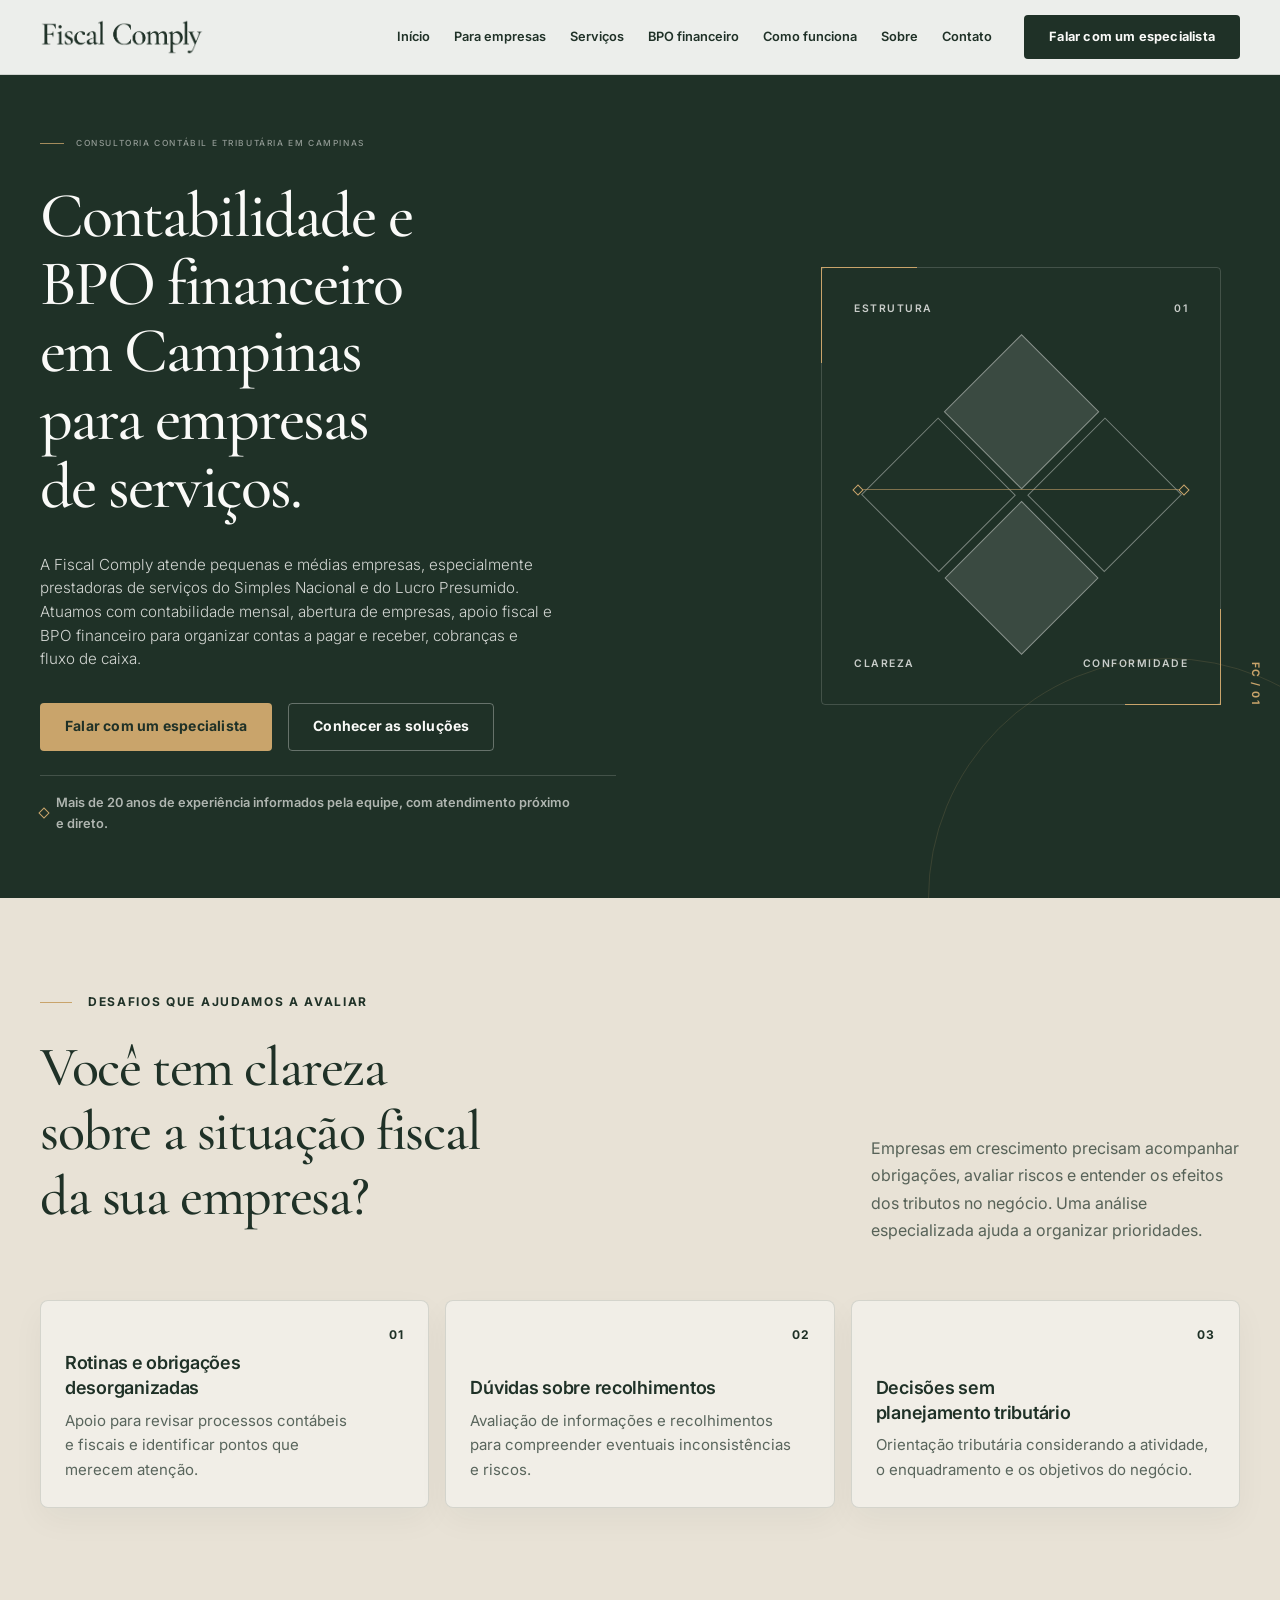
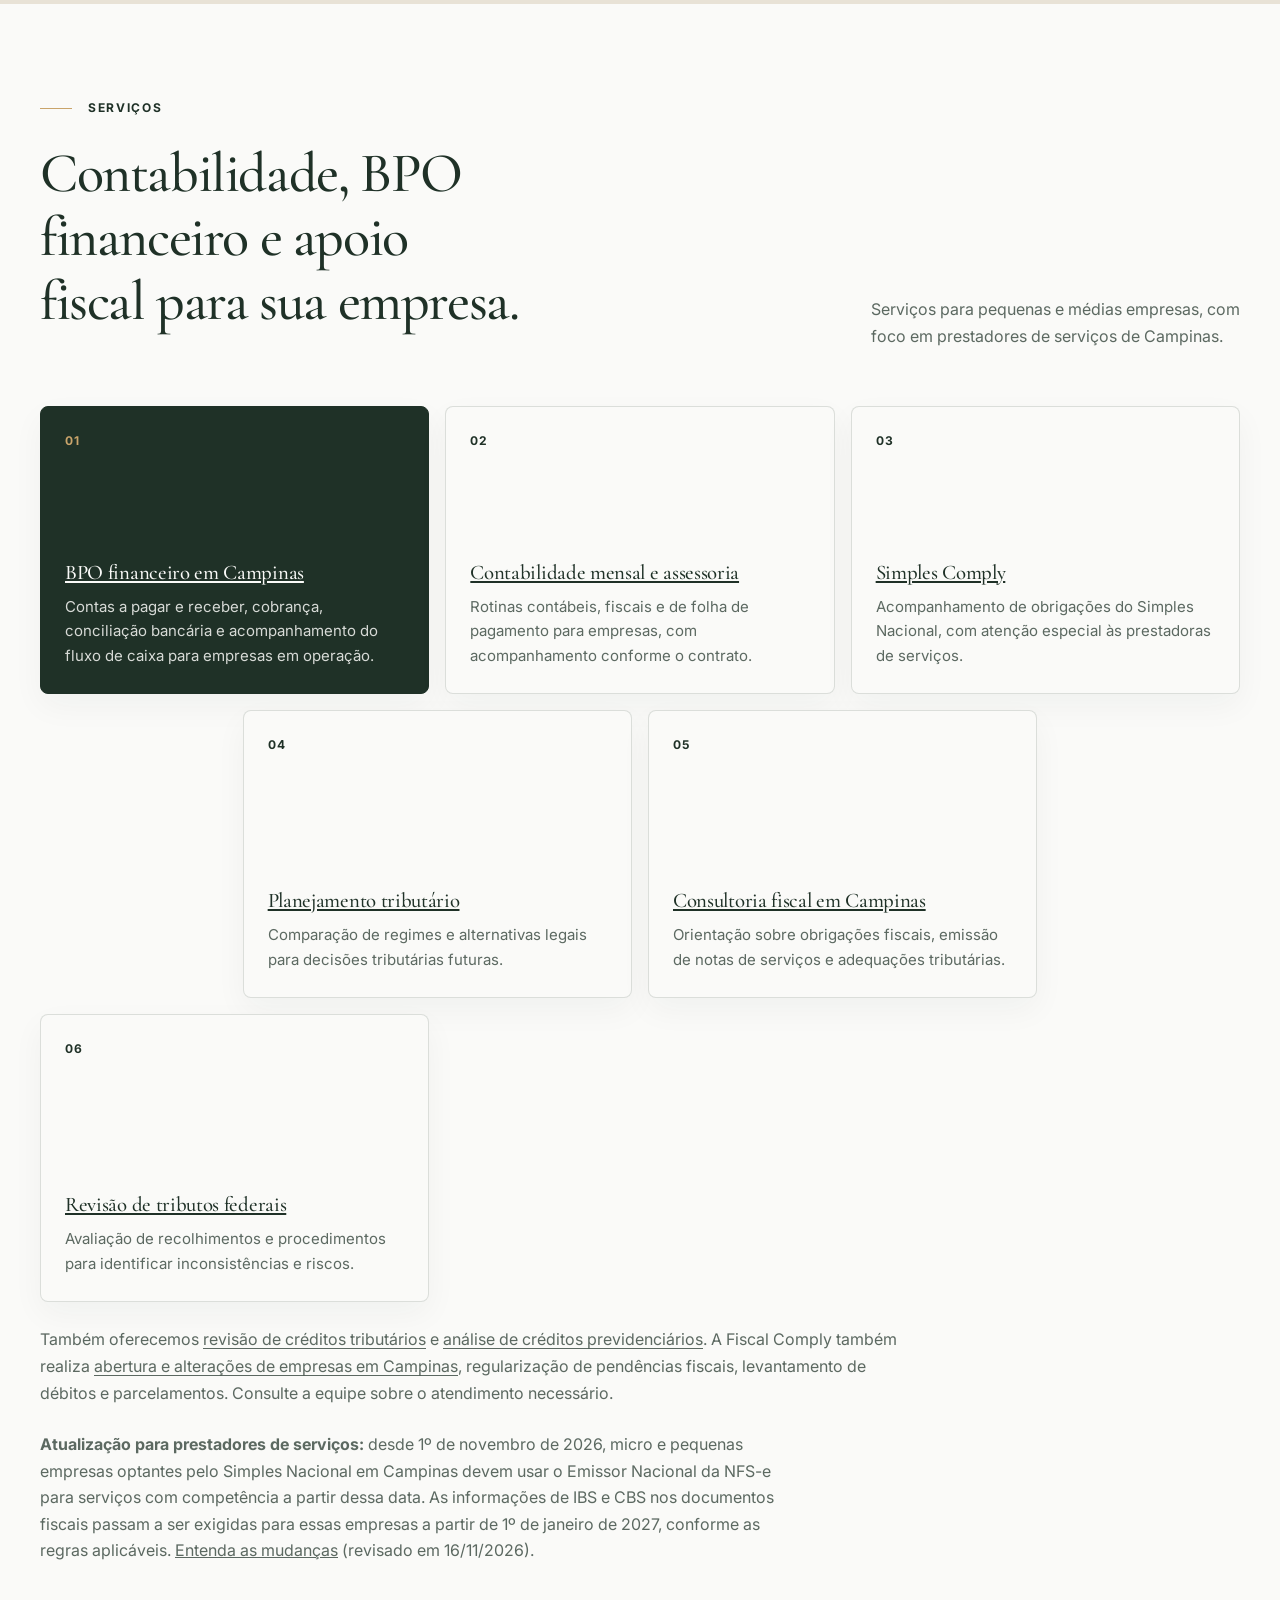
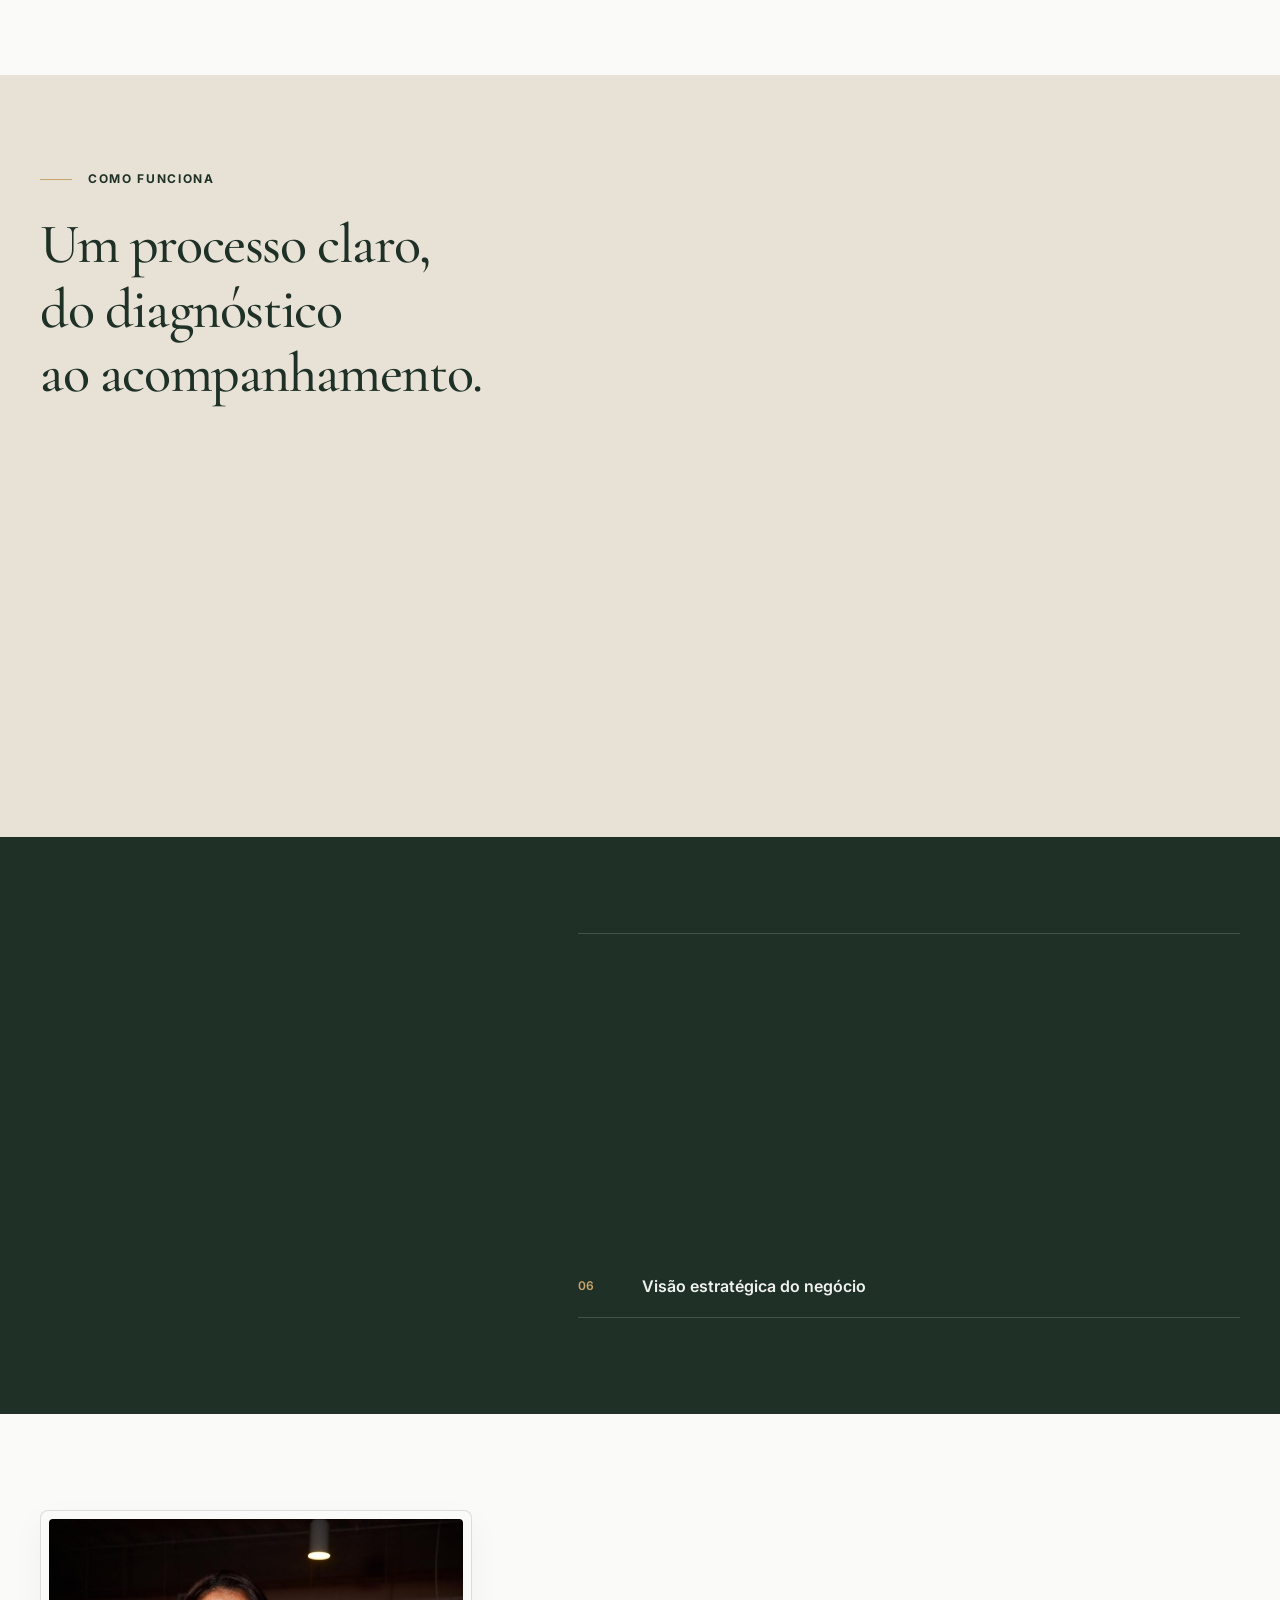
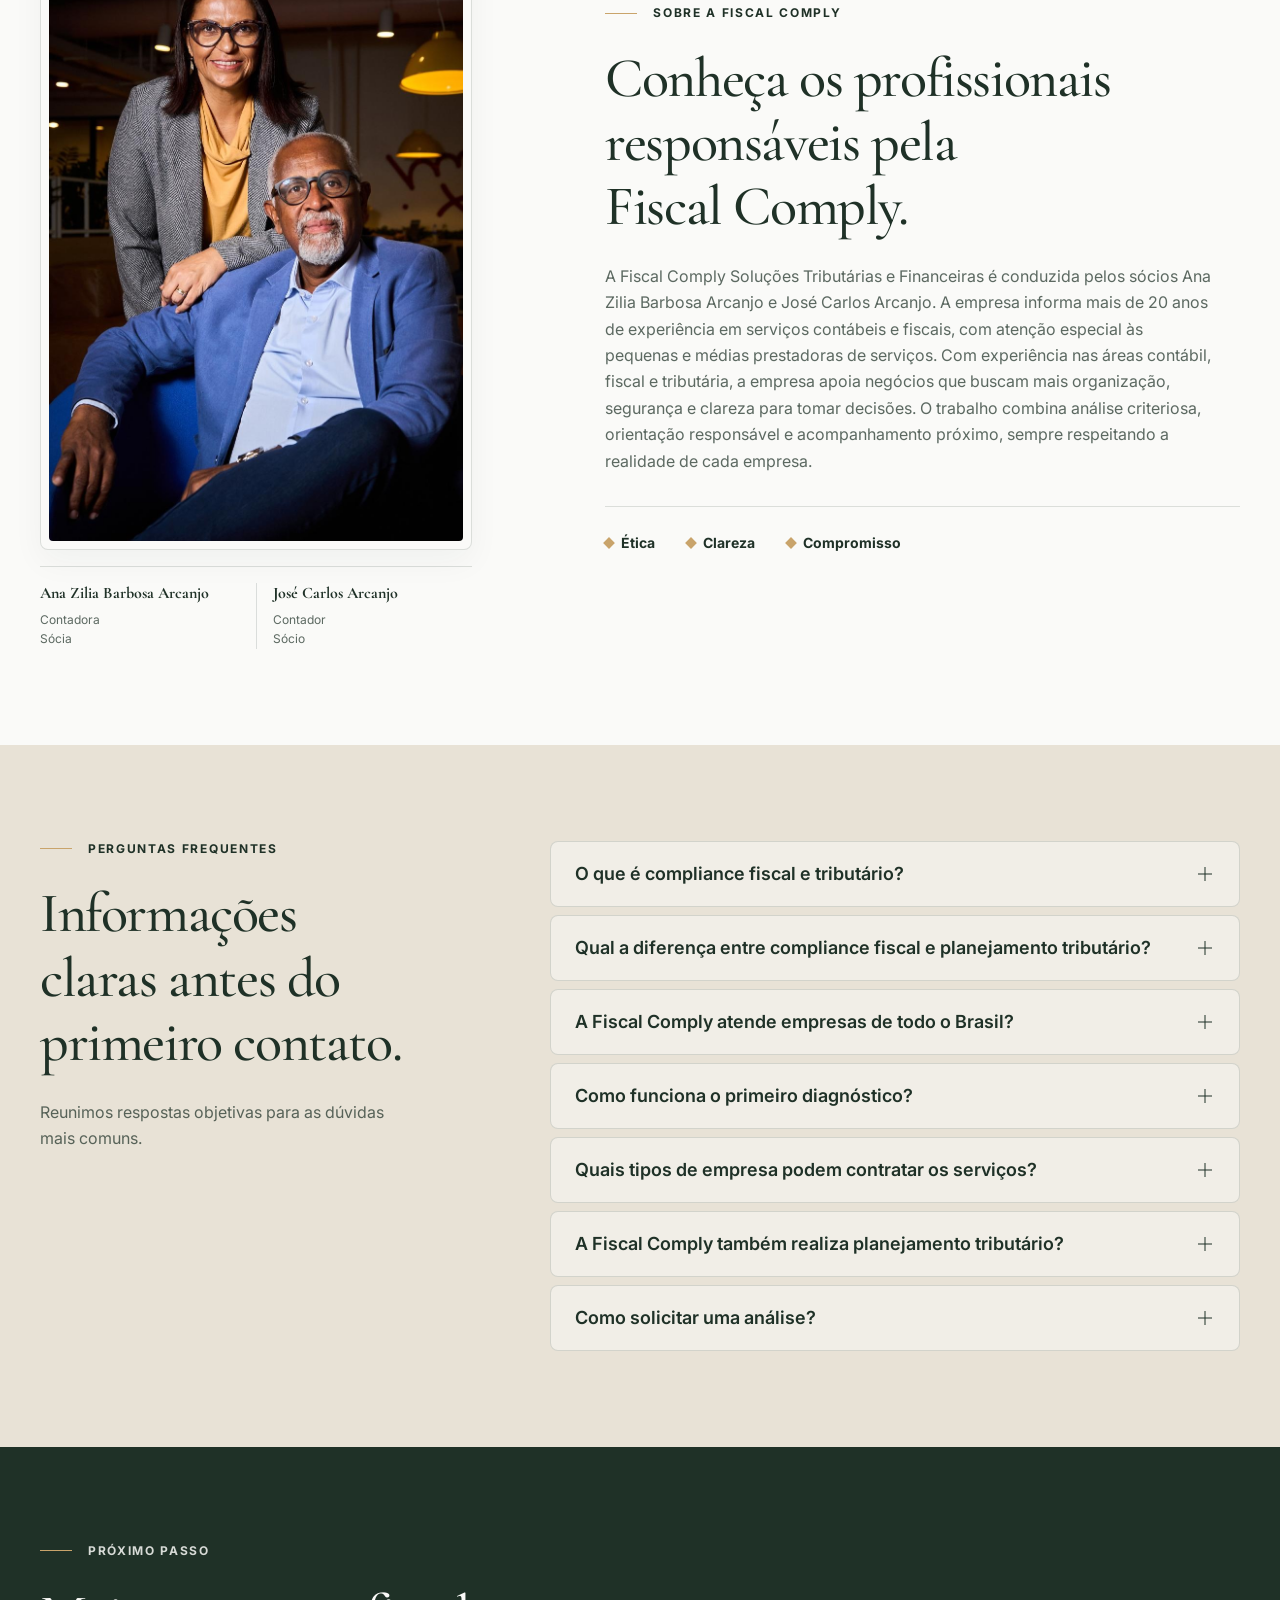
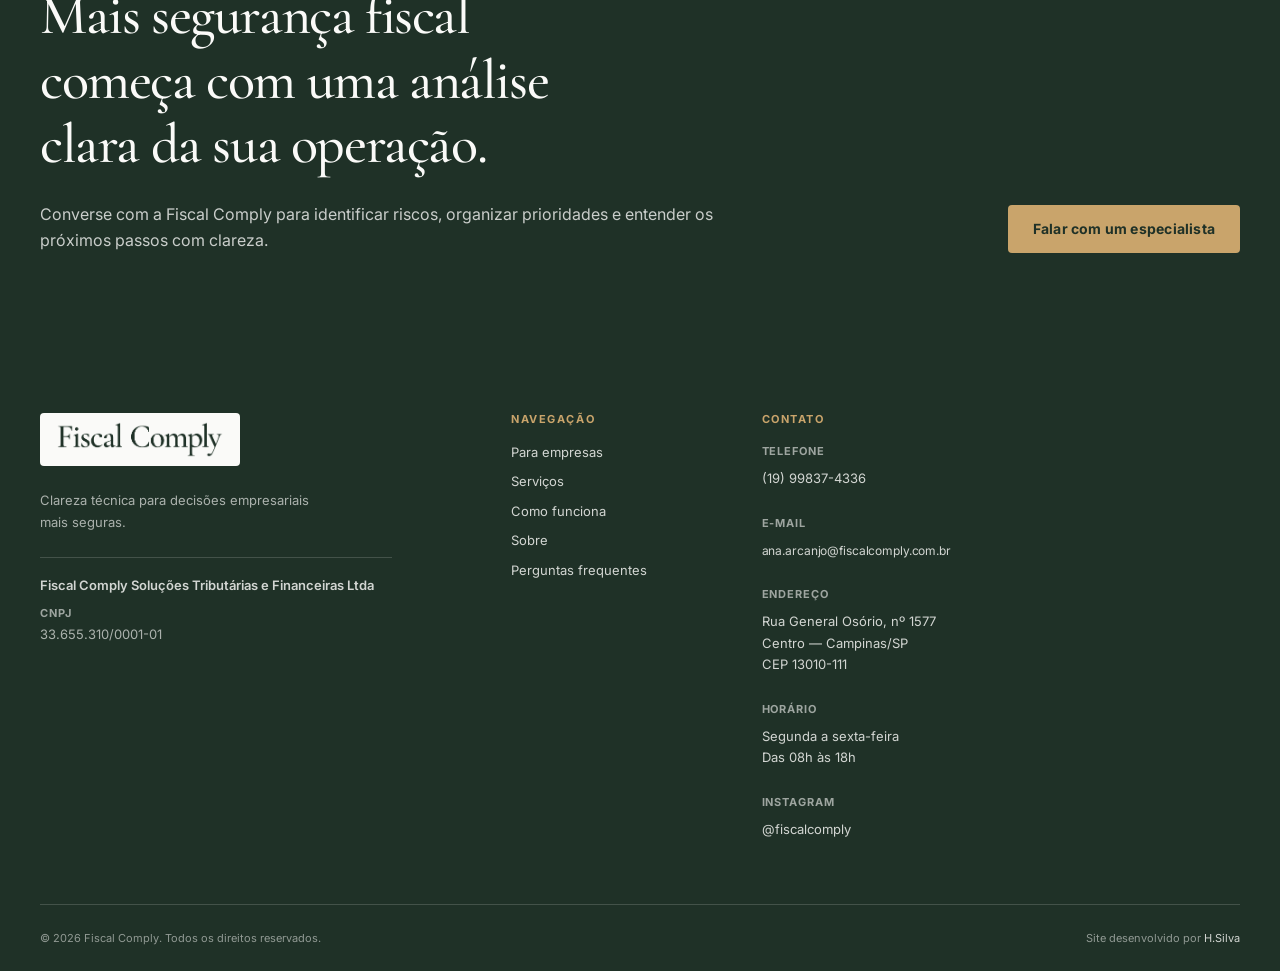
==== commit f6a771fe: "Link company formation from homepage" ====
--- a/index.html
+++ b/index.html
@@ -256,7 +256,7 @@
             <article class="service-card"><span class="service-number">05</span><div><h3><a href="/consultoria-fiscal-campinas/">Consultoria fiscal em Campinas</a></h3><p>Orientação sobre obrigações fiscais, emissão de notas de serviços e adequações tributárias.</p></div></article>
             <article class="service-card"><span class="service-number">06</span><div><h3><a href="/revisao-de-tributos-federais/">Revisão de tributos federais</a></h3><p>Avaliação de recolhimentos e procedimentos para identificar inconsistências e riscos.</p></div></article>
           </div>
-          <p class="additional-services">Também oferecemos <a href="/revisao-de-creditos-tributarios/">revisão de créditos tributários</a> e <a href="/creditos-previdenciarios/">análise de créditos previdenciários</a>. A Fiscal Comply também realiza abertura, alterações de empresas, regularização de pendências fiscais, levantamento de débitos e parcelamentos. Consulte a equipe sobre o atendimento necessário.</p>
+          <p class="additional-services">Também oferecemos <a href="/revisao-de-creditos-tributarios/">revisão de créditos tributários</a> e <a href="/creditos-previdenciarios/">análise de créditos previdenciários</a>. A Fiscal Comply também realiza <a href="/abertura-de-empresas-campinas/">abertura e alterações de empresas em Campinas</a>, regularização de pendências fiscais, levantamento de débitos e parcelamentos. Consulte a equipe sobre o atendimento necessário.</p>
           <p class="update-note"><strong>Atualização para prestadores de serviços:</strong> desde 1º de novembro de 2026, micro e pequenas empresas optantes pelo Simples Nacional em Campinas devem usar o Emissor Nacional da NFS-e para serviços com competência a partir dessa data. As informações de IBS e CBS nos documentos fiscais passam a ser exigidas para essas empresas a partir de 1º de janeiro de 2027, conforme as regras aplicáveis. <a href="/nfse-nacional-campinas/">Entenda as mudanças</a> (revisado em <time datetime="2026-11-16">16/11/2026</time>).</p>
         </div>
       </section>
--- a/style.css
+++ b/style.css
@@ -1612,3 +1612,6 @@
 
 /* Atualização editorial com data de revisão e fontes verificáveis */
 .update-note{margin-top:24px;max-width:760px;line-height:1.65}.update-note strong{font-weight:700}.update-note time{white-space:nowrap}
+
+/* Destaque discreto para a relação entre serviços principais e complementares */
+.additional-services{max-width:880px;margin-top:24px;line-height:1.7}.additional-services a{text-underline-offset:3px}
